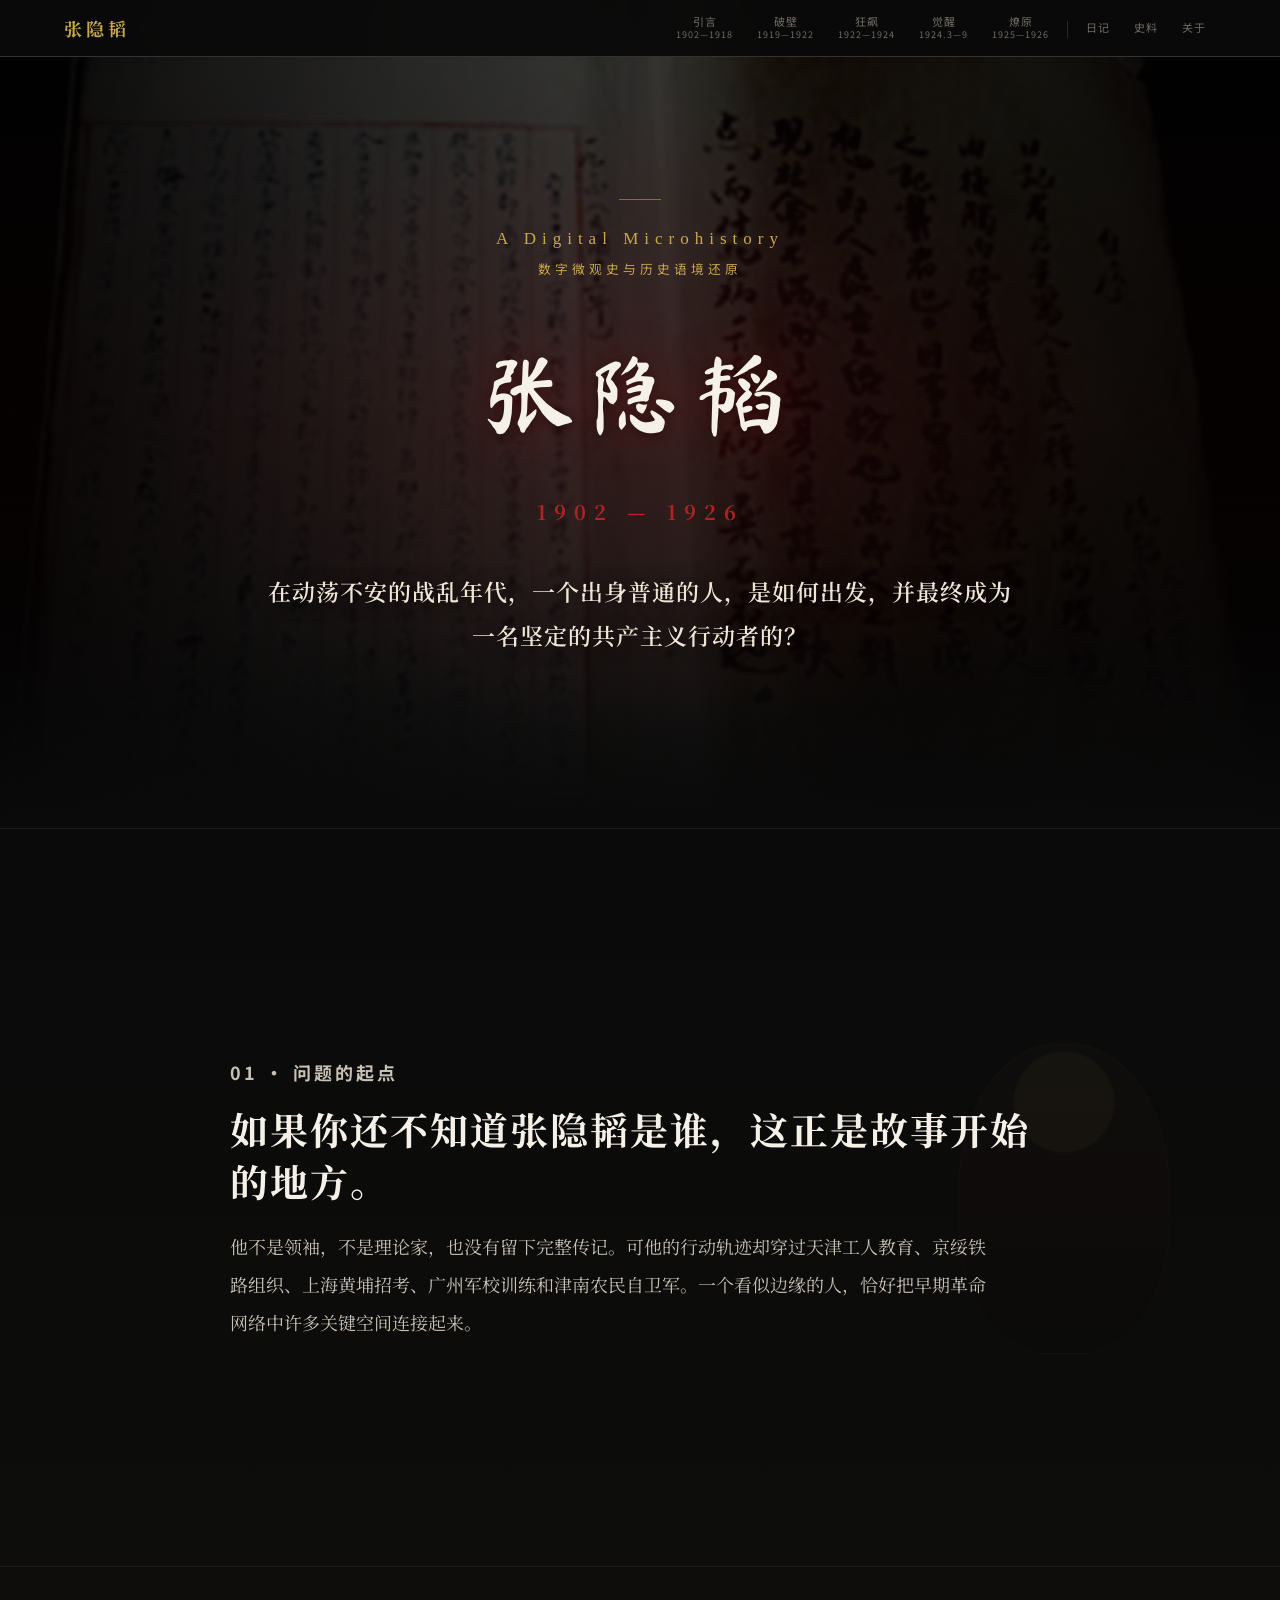
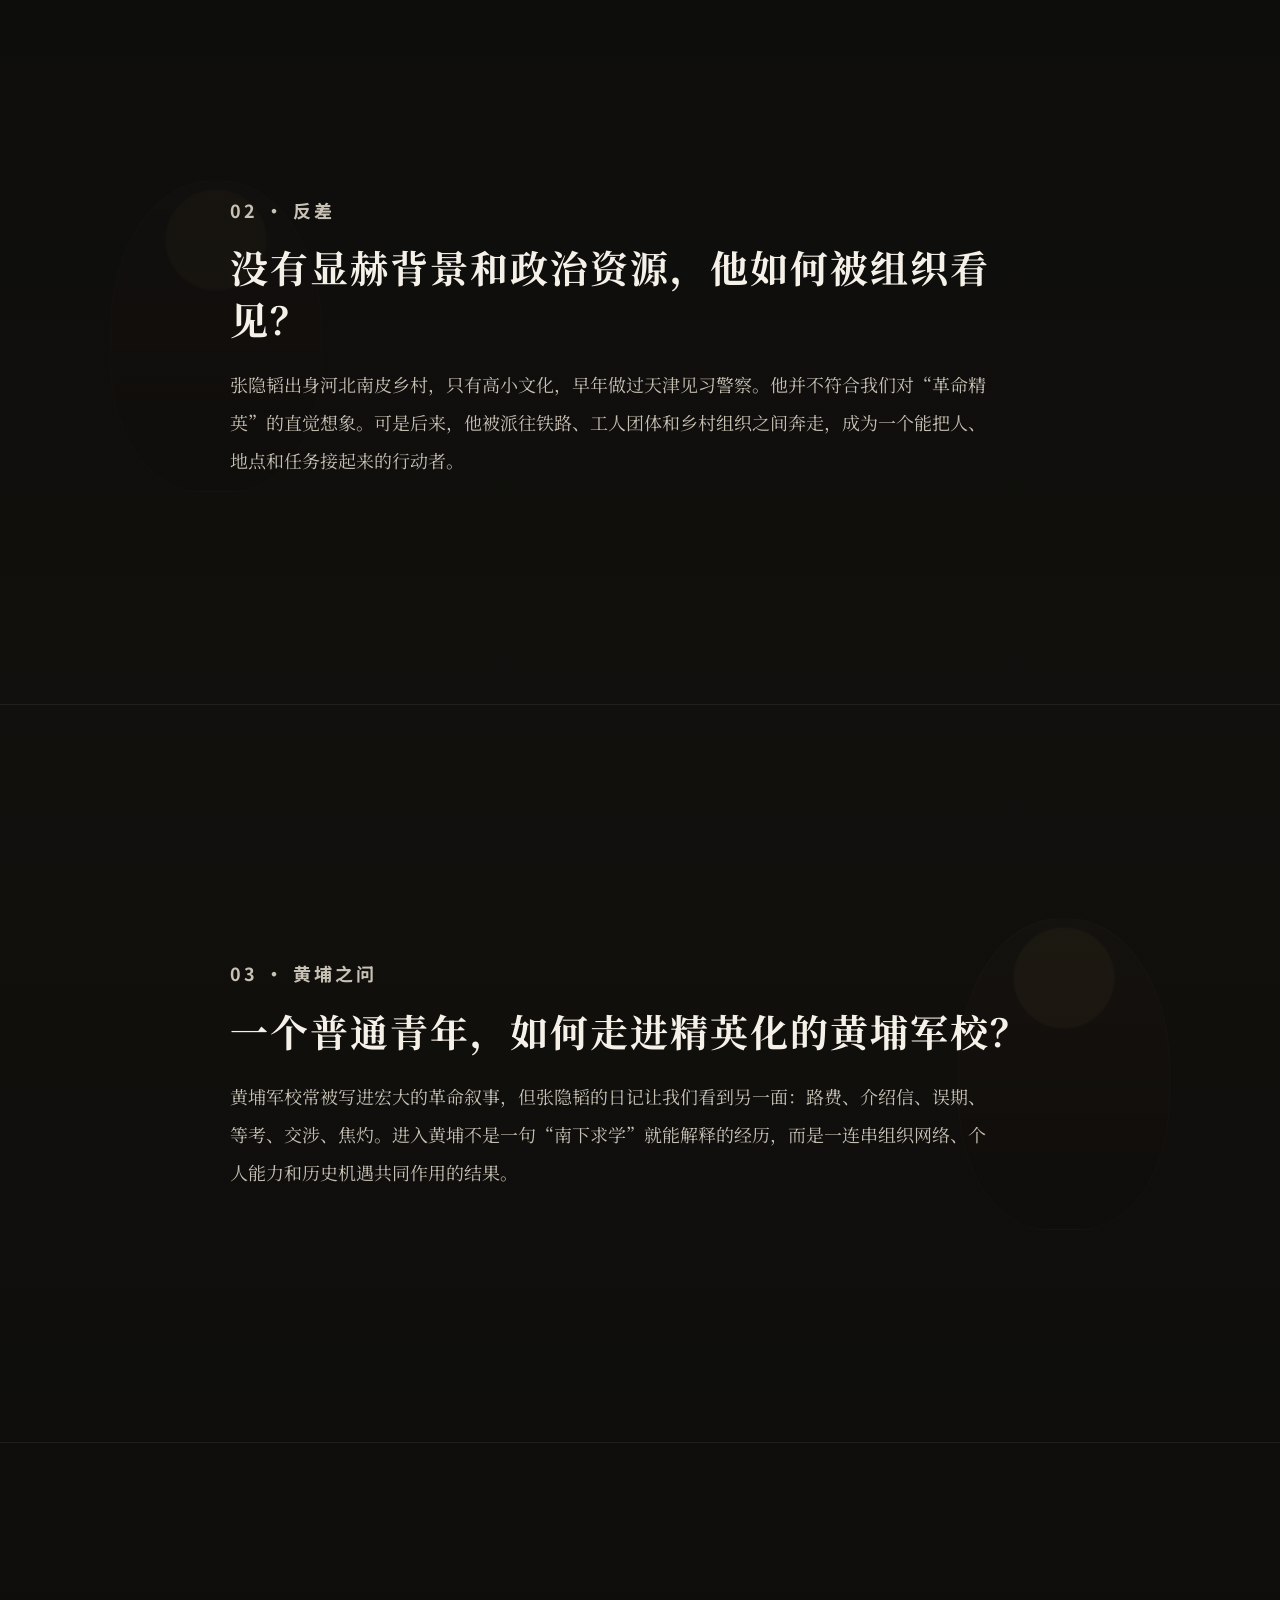
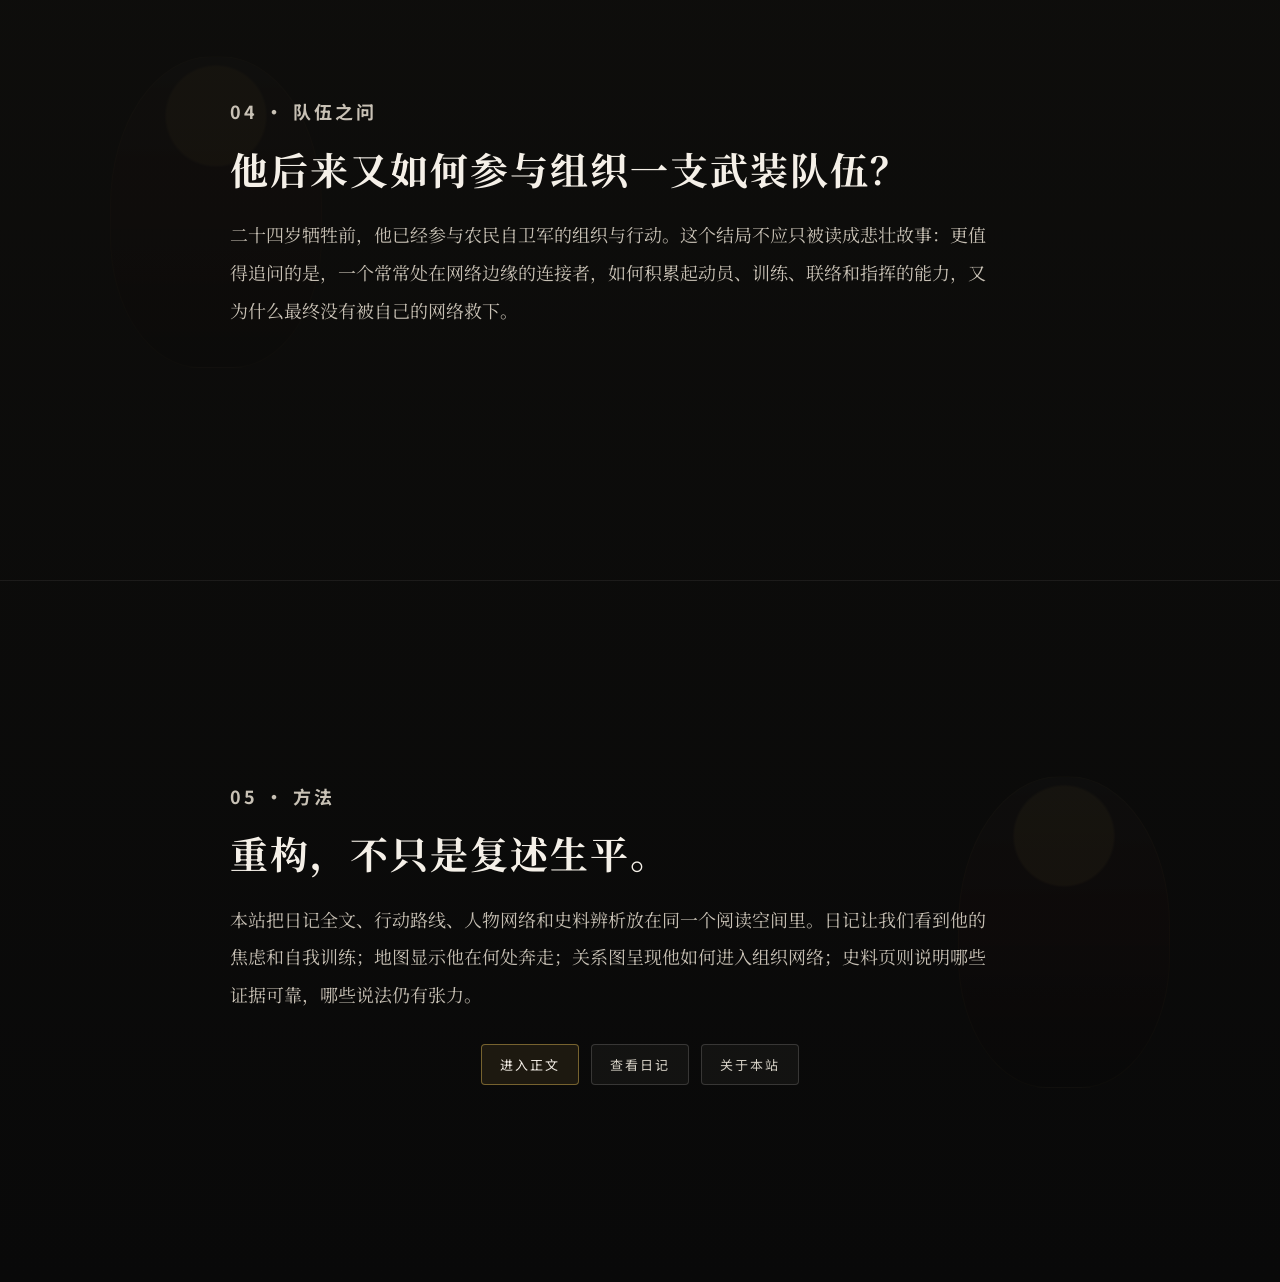
==== index.html @ e2d4584e "Unify letter paper styling" ====
<!DOCTYPE html>
<html lang="zh-CN">
<head>
<meta charset="UTF-8">
<meta name="viewport" content="width=device-width, initial-scale=1.0">
<title>张隐韬数字历史</title>
<link rel="preload" href="assets/fonts/MaShanZheng-Subset.ttf" as="font" type="font/ttf" crossorigin>
<link rel="stylesheet" href="css/style.css?v=20260520b">
</head>
<body class="home-page">

<nav>
  <div class="inner">
    <a href="index.html" class="logo">张隐韬</a>
    <div class="links">
      <a href="introduction.html">引言<br><small style="font-size:9px;color:var(--text-light);">1902—1918</small></a>
      <a href="chapter1.html">破壁<br><small style="font-size:9px;color:var(--text-light);">1919—1922</small></a>
      <a href="chapter2.html">狂飙<br><small style="font-size:9px;color:var(--text-light);">1922—1924</small></a>
      <a href="chapter3.html">觉醒<br><small style="font-size:9px;color:var(--text-light);">1924.3—9</small></a>
      <a href="chapter4.html">燎原<br><small style="font-size:9px;color:var(--text-light);">1925—1926</small></a>
      <span class="sep">|</span>
      <a href="appendix-diary.html">日记</a>
      <a href="appendix-sources.html">史料</a>
      <a href="about.html">关于</a>
    </div>
  </div>
</nav>

<section class="hero">
  <div class="hero-content">
    <div class="subtitle">A Digital Microhistory<br><span>数字微观史与历史语境还原</span></div>
    <h1>张隐韬</h1>
    <div class="years">1902 — 1926</div>
    <p class="hero-question">在动荡不安的战乱年代，一个出身普通的人，是如何出发，并最终成为一名坚定的共产主义行动者的？</p>
  </div>
</section>

<main class="home-intro" id="home-intro">
  <section class="home-panel home-panel-question" id="home-question">
    <div class="home-panel-inner">
      <p class="home-kicker">01 · 问题的起点</p>
      <h2>如果你还不知道张隐韬是谁，这正是故事开始的地方。</h2>
      <p>
        他不是领袖，不是理论家，也没有留下完整传记。可他的行动轨迹却穿过天津工人教育、京绥铁路组织、上海黄埔招考、广州军校训练和津南农民自卫军。一个看似边缘的人，恰好把早期革命网络中许多关键空间连接起来。
      </p>
    </div>
  </section>

  <section class="home-panel">
    <div class="home-panel-inner">
      <p class="home-kicker">02 · 反差</p>
      <h2>没有显赫背景和政治资源，他如何被组织看见？</h2>
      <p>
        张隐韬出身河北南皮乡村，只有高小文化，早年做过天津见习警察。他并不符合我们对“革命精英”的直觉想象。可是后来，他被派往铁路、工人团体和乡村组织之间奔走，成为一个能把人、地点和任务接起来的行动者。
      </p>
    </div>
  </section>

  <section class="home-panel">
    <div class="home-panel-inner">
      <p class="home-kicker">03 · 黄埔之问</p>
      <h2>一个普通青年，如何走进精英化的黄埔军校？</h2>
      <p>
        黄埔军校常被写进宏大的革命叙事，但张隐韬的日记让我们看到另一面：路费、介绍信、误期、等考、交涉、焦灼。进入黄埔不是一句“南下求学”就能解释的经历，而是一连串组织网络、个人能力和历史机遇共同作用的结果。
      </p>
    </div>
  </section>

  <section class="home-panel">
    <div class="home-panel-inner">
      <p class="home-kicker">04 · 队伍之问</p>
      <h2>他后来又如何参与组织一支武装队伍？</h2>
      <p>
        二十四岁牺牲前，他已经参与农民自卫军的组织与行动。这个结局不应只被读成悲壮故事：更值得追问的是，一个常常处在网络边缘的连接者，如何积累起动员、训练、联络和指挥的能力，又为什么最终没有被自己的网络救下。
      </p>
    </div>
  </section>

  <section class="home-panel home-panel-method">
    <div class="home-panel-inner">
      <p class="home-kicker">05 · 方法</p>
      <h2>重构，不只是复述生平。</h2>
      <p>
        本站把日记全文、行动路线、人物网络和史料辨析放在同一个阅读空间里。日记让我们看到他的焦虑和自我训练；地图显示他在何处奔走；关系图呈现他如何进入组织网络；史料页则说明哪些证据可靠，哪些说法仍有张力。
      </p>
      <div class="home-action-row">
        <a class="home-action" href="introduction.html">进入正文</a>
        <a class="home-action secondary" href="appendix-diary.html">查看日记</a>
        <a class="home-action secondary" href="about.html">关于本站</a>
      </div>
    </div>
  </section>
</main>

<script src="js/main.js?v=20260520b"></script>
</body>
</html>
---- css/style.css ----
@import url('https://fonts.googleapis.com/css2?family=Noto+Serif+SC:wght@400;600;700&family=Noto+Sans+SC:wght@400;500;700&display=swap');

@font-face {
  font-family: 'LetterXingkai';
  src: url('../assets/fonts/MaShanZheng-Subset.ttf') format('truetype');
  font-weight: 400;
  font-style: normal;
  font-display: swap;
}

:root {
  --red: #b22222;
  --dark-red: #8b0000;
  --gold: #c9a84c;
  --cream: #f5f0e8;
  --dark: #1a1a1a;
  --darker: #111;
  --text: #d4cfc4;
  --text-light: #a09a8c;
  --border: #333;
  --bg-body: #0a0a0a;
  --bg-card: #1e1e1e;
  --bg-card-alt: #222;
  --serif: 'Noto Serif SC', 'Source Han Serif CN', 'Songti SC', 'SimSun', serif;
  --sans: 'Noto Sans SC', 'Source Han Sans CN', 'PingFang SC', 'Microsoft YaHei', sans-serif;
  --letter: 'LetterXingkai', 'STXingkai', '华文行楷', 'Xingkai SC', 'Kaiti SC', 'KaiTi', cursive;
}

* { margin: 0; padding: 0; box-sizing: border-box; }
html { scroll-behavior: smooth; }
body {
  font-family: var(--serif);
  background: var(--bg-body);
  color: var(--text);
  line-height: 1.8;
  animation: page-enter .18s ease-out both;
  transition: opacity .16s ease, filter .16s ease;
}
body.is-page-leaving {
  opacity: .68;
  filter: blur(.7px);
}
@keyframes page-enter {
  from { opacity: .88; }
  to { opacity: 1; }
}
@media (prefers-reduced-motion: reduce) {
  html { scroll-behavior: auto; }
  body {
    animation: none;
    transition: none;
  }
  body.is-page-leaving {
    opacity: 1;
    filter: none;
  }
  body.home-page .hero,
  body.home-page nav {
    transition: none;
  }
  .scroll-cue {
    animation: none;
  }
}
body::before {
  content: '';
  position: fixed;
  inset: 0;
  z-index: -1;
  pointer-events: none;
  background:
    repeating-linear-gradient(90deg, rgba(245,240,232,.018) 0 1px, transparent 1px 72px),
    repeating-linear-gradient(0deg, rgba(201,168,76,.018) 0 1px, transparent 1px 96px),
    linear-gradient(180deg, rgba(201,168,76,.025), transparent 34%, rgba(178,34,34,.025));
  opacity: .72;
}
a { color: var(--gold); text-decoration: none; transition: color .3s; }
a:hover { color: var(--red); }

/* NAV */
nav {
  position: fixed; top: 0; left: 0; right: 0; z-index: 1000;
  background: rgba(10,10,10,.95); backdrop-filter: blur(10px);
  border-bottom: 1px solid var(--border);
}
nav .inner {
  max-width: 1200px; margin: 0 auto;
  display: flex; align-items: center; justify-content: space-between;
  padding: 0 24px; height: 56px;
}
nav .logo { font-size: 18px; font-weight: 700; color: var(--gold); letter-spacing: 4px; }
nav .links { display: flex; gap: 4px; flex-wrap: wrap; align-items: center; }
nav .links a {
  font-size: 11px; color: var(--text-light); letter-spacing: 1px;
  padding: 4px 10px; border-radius: 3px; transition: all .3s;
  font-family: var(--sans); text-align: center; line-height: 1.4;
  opacity: .68;
}
nav .links a:hover, nav .links a.active {
  color: var(--gold); background: rgba(178,34,34,.15);
  opacity: 1;
}
nav .links a small { display: block; }
nav .links a:hover, nav .links a.active {
  color: var(--gold); background: rgba(178,34,34,.15);
}
nav .links a .nav-years {
  display: block; font-size: 9px; color: var(--text-light);
  letter-spacing: 0; opacity: .5; margin-top: 1px;
}
nav .links a:hover .nav-years, nav .links a.active .nav-years {
  opacity: 1; color: var(--gold);
}
nav .links .sep { color: var(--border); padding: 0 2px; user-select: none; }

.side-rail {
  display: none;
}
@media (min-width: 1220px) {
  .side-rail {
    position: fixed;
    left: 20px;
    top: calc(56px + (100vh - 56px) / 2);
    transform: translateY(-50%);
    z-index: 900;
    display: flex;
    flex-direction: column;
    gap: 5px;
    width: 136px;
    max-height: calc(100vh - 88px);
    overflow: visible;
    padding: 8px;
    border: 1px solid rgba(245,240,232,.08);
    border-radius: 6px;
    background: rgba(10,10,10,.72);
    backdrop-filter: blur(10px);
  }
  .side-rail-item {
    position: relative;
  }
  .side-rail-main {
    display: block;
    width: 100%;
    padding: 7px 8px;
    border-radius: 4px;
    color: var(--text-light);
    font-family: var(--sans);
    text-align: center;
    border: 1px solid transparent;
  }
  .side-rail-main:hover,
  .side-rail-main.active {
    color: var(--cream);
    border-color: rgba(201,168,76,.32);
    background: rgba(201,168,76,.075);
  }
  .side-rail-main.active {
    border-color: rgba(201,168,76,.62);
    background:
      linear-gradient(90deg, rgba(178,34,34,.18), rgba(201,168,76,.095)),
      rgba(201,168,76,.07);
    box-shadow: inset 3px 0 0 rgba(201,168,76,.72);
  }
  .side-rail-title {
    display: block;
    font-size: 14px;
    font-weight: 700;
    line-height: 1.2;
    letter-spacing: 2px;
  }
  .side-rail-meta {
    display: block;
    margin-top: 3px;
    font-size: 10px;
    font-weight: 500;
    line-height: 1.2;
    letter-spacing: 0;
    opacity: .7;
  }
  .side-rail-meta:empty {
    display: none;
  }
  .side-rail-main.active .side-rail-meta {
    color: var(--gold);
    opacity: 1;
  }
  .side-rail-appendix {
    margin-top: 8px;
    padding-top: 8px;
    border-top: 1px solid rgba(245,240,232,.12);
  }
  .side-rail-appendix + .side-rail-appendix {
    margin-top: 0;
    padding-top: 0;
    border-top: 0;
  }
  .side-rail-submenu {
    position: absolute;
    left: calc(100% + 4px);
    top: 50%;
    transform: translateY(-50%);
    display: none;
    min-width: 138px;
    padding: 6px;
    border: 1px solid rgba(201,168,76,.28);
    border-radius: 6px;
    background: rgba(10,10,10,.92);
    backdrop-filter: blur(10px);
    box-shadow: 0 12px 28px rgba(0,0,0,.32);
  }
  .side-rail-submenu::before {
    content: '';
    position: absolute;
    left: -8px;
    top: 0;
    width: 8px;
    height: 100%;
  }
  .side-rail-item:hover .side-rail-submenu,
  .side-rail-item:focus-within .side-rail-submenu {
    display: block;
  }
  .side-rail-submenu a {
    display: block;
    padding: 6px 7px;
    border-radius: 4px;
    color: var(--text-light);
    font-family: var(--sans);
    font-size: 11px;
    font-weight: 500;
    line-height: 1.35;
    letter-spacing: 0;
    text-align: left;
    text-decoration: none;
  }
  .side-rail-submenu a:hover {
    color: var(--gold);
    background: rgba(201,168,76,.08);
  }
}

/* HERO */
.hero {
  min-height: 100vh; display: flex; align-items: center; justify-content: center;
  text-align: center; position: relative; overflow: hidden;
  background: #070707;
}
body.home-page .hero {
  min-height: 92vh;
  align-items: center;
  padding: 92px 16px 52px;
  transition: opacity .42s ease, transform .42s ease;
}
.hero::before {
  content: ''; position: absolute; inset: 0;
  background:
    linear-gradient(180deg, rgba(5,5,5,.68), rgba(12,4,4,.82) 52%, rgba(5,5,5,.92)),
    linear-gradient(90deg, rgba(0,0,0,.92), rgba(0,0,0,.28) 45%, rgba(0,0,0,.9)),
    url('../assets/images/zhang-diary-facsimile.png') center 47% / cover no-repeat;
  filter: sepia(.22) saturate(.82) contrast(1.02);
  transform: scale(1.03);
}
.hero::after {
  content: '';
  position: absolute;
  inset: 0;
  background:
    radial-gradient(ellipse at center, rgba(178,34,34,.12) 0%, transparent 55%),
    linear-gradient(180deg, transparent 74%, var(--bg-body) 100%);
}
.hero-content { position: relative; z-index: 1; padding: 24px; max-width: 800px; }
body.home-page .hero-content {
  padding-bottom: 0;
}
.hero-content::before {
  content: '';
  display: block;
  width: 42px;
  height: 1px;
  margin: 0 auto 24px;
  background: var(--gold);
  opacity: .55;
}
.hero h1 {
  font-size: 48px; font-weight: 700; color: var(--cream);
  letter-spacing: 10px; margin-bottom: 16px;
  text-shadow: 0 0 40px rgba(178,34,34,.42), 0 2px 16px rgba(0,0,0,.7);
}
body.home-page .hero h1 {
  font-family: var(--letter);
  font-size: 94px;
  font-weight: 400;
  letter-spacing: 11px;
}
.hero .subtitle {
  font-size: 16px; color: var(--gold); letter-spacing: 6px; margin-bottom: 24px;
  font-family: var(--sans);
}
body.home-page .hero .subtitle {
  font-family: "Times New Roman", Times, serif;
  font-size: 17px;
  font-weight: 400;
}
.hero .subtitle span {
  font-size: .75em;
  letter-spacing: 4px;
  font-family: var(--sans);
}
.hero .years {
  font-size: 20px; color: var(--red); font-weight: 700; letter-spacing: 8px; margin-bottom: 40px;
}
.hero-summary {
  font-size: 15px;
  color: var(--text-light);
  line-height: 2.2;
  max-width: 600px;
  margin: 0 auto 40px;
  text-align: center;
}
body.home-page .hero-summary {
  margin-bottom: 26px;
}
.hero-question {
  max-width: 760px;
  margin: 0 auto 36px;
  color: #eee5d7;
  font-size: 23px;
  font-weight: 600;
  line-height: 1.9;
  letter-spacing: 1px;
  text-shadow: 0 2px 18px rgba(0,0,0,.72);
}
.scroll-cue {
  appearance: none;
  border: 0;
  background: transparent;
  display: inline-flex;
  flex-direction: column;
  align-items: center;
  gap: 4px;
  margin-top: 4px;
  padding: 0;
  font-size: 12px;
  color: var(--text-light);
  letter-spacing: 2px;
  font-family: var(--sans);
  cursor: pointer;
  animation: scroll-cue-float 2.1s ease-in-out infinite;
}
.scroll-cue-arrow {
  font-size: 18px;
  line-height: 1;
  color: var(--gold);
}
.scroll-cue-text {
  line-height: 1.7;
  text-align: center;
}
.scroll-cue:hover,
.scroll-cue:focus-visible {
  color: var(--cream);
}
body.home-page nav {
  transition: opacity .42s ease, transform .42s ease;
}
body.home-page.is-home-leaving nav {
  opacity: .32;
  transform: translateY(-8px);
}
body.home-page.is-home-leaving .hero {
  opacity: .18;
  transform: translateY(-12px);
}
@keyframes scroll-cue-float {
  0%, 100% { transform: translateY(0); opacity: .84; }
  50% { transform: translateY(5px); opacity: 1; }
}

.home-intro {
  background:
    linear-gradient(180deg, var(--bg-body), #11100d 42%, #090909);
}
.home-panel {
  min-height: 82vh;
  display: flex;
  align-items: center;
  padding: 82px 24px;
  border-top: 1px solid rgba(245,240,232,.07);
  position: relative;
  overflow: hidden;
}
.home-panel::before {
  content: '';
  position: absolute;
  top: 50%;
  right: max(24px, calc((100vw - 1060px) / 2));
  width: 210px;
  height: 310px;
  border-radius: 48% 48% 42% 42%;
  background:
    radial-gradient(circle at 50% 19%, rgba(201,168,76,.26) 0 18%, transparent 19%),
    linear-gradient(180deg, rgba(245,240,232,.08), rgba(178,34,34,.12) 44%, rgba(0,0,0,.38));
  border: 1px solid rgba(201,168,76,.12);
  opacity: .18;
  transform: translateY(-50%);
  pointer-events: none;
}
.home-panel:nth-child(even)::before {
  right: auto;
  left: max(24px, calc((100vw - 1060px) / 2));
  opacity: .13;
}
.home-panel-question {
  scroll-margin-top: 56px;
}
.home-panel-inner {
  position: relative;
  z-index: 1;
  width: min(820px, 100%);
  margin: 0 auto;
}
.home-kicker {
  margin-bottom: 12px;
  color: var(--gold);
  font-family: var(--sans);
  font-size: 13px;
  font-weight: 700;
  letter-spacing: 3px;
}
.home-panel h2 {
  margin-bottom: 22px;
  color: var(--cream);
  font-size: 38px;
  line-height: 1.35;
  letter-spacing: 2px;
}
.home-panel p {
  max-width: 760px;
  color: #c8c1b5;
  font-size: 18px;
  line-height: 2.1;
}
.home-panel-method {
  min-height: 78vh;
}
.home-action-row {
  display: flex;
  flex-wrap: wrap;
  justify-content: center;
  gap: 12px;
  margin-top: 30px;
}
.home-action {
  display: inline-flex;
  align-items: center;
  justify-content: center;
  min-height: 40px;
  padding: 8px 18px;
  border: 1px solid rgba(201,168,76,.52);
  border-radius: 4px;
  background: rgba(201,168,76,.1);
  color: var(--cream);
  font-family: var(--sans);
  font-size: 13px;
  letter-spacing: 2px;
}
.home-action.secondary {
  border-color: rgba(245,240,232,.16);
  background: rgba(245,240,232,.04);
  color: var(--text);
}
.home-action:hover,
.home-action:focus-visible {
  border-color: rgba(201,168,76,.8);
  color: var(--gold);
}

.about-page-main {
  max-width: 980px;
  margin: 0 auto;
  padding: 70px 20px 48px;
}
.about-hero {
  max-width: 800px;
  margin: 0 auto 36px;
  text-align: center;
}
.about-eyebrow {
  margin-bottom: 10px;
  color: var(--gold);
  font-family: "Times New Roman", Times, serif;
  font-size: 14px;
  letter-spacing: 4px;
}
.about-hero h1 {
  margin-bottom: 18px;
  color: var(--cream);
  font-size: 34px;
  letter-spacing: 6px;
}
.about-hero p {
  max-width: 820px;
  margin: 0 auto;
  color: #d0c8bc;
  font-size: 17px;
  line-height: 2.08;
  text-align: center;
}
.about-overview {
  display: grid;
  gap: 0;
  margin-bottom: 54px;
  border-top: 1px solid rgba(201,168,76,.32);
}
.about-credit,
.about-citation {
  display: grid;
  grid-template-columns: 250px minmax(0, 1fr);
  column-gap: 42px;
  padding: 24px 0;
  border-bottom: 1px solid rgba(245,240,232,.1);
  align-items: start;
}
.about-credit span,
.about-citation span {
  display: block;
  color: #e0c46a;
  font-family: var(--sans);
  font-size: 17px;
  font-weight: 700;
  letter-spacing: 2px;
  line-height: 1.7;
}
.about-item-body {
  grid-column: 2;
}
.about-credit strong {
  display: block;
  margin-bottom: 10px;
  color: var(--cream);
  font-size: 22px;
  letter-spacing: 2px;
}
.about-credit p,
.about-citation p {
  color: #c7c0b4;
  font-size: 14px;
  line-height: 1.95;
  text-indent: 2em;
}
.about-credit p.advisor-credit,
.about-credit p.project-credit {
  margin-bottom: 8px;
  padding-left: 0;
  text-indent: 0 !important;
}
.advisor-line {
  color: var(--cream);
  font-size: 20px;
  font-weight: 700;
  font-family: var(--serif);
  letter-spacing: 0;
}
.advisor-line a {
  color: inherit;
}
.about-credit a,
.about-citation a,
.about-essay a {
  border-bottom: 1px solid rgba(201,168,76,.5);
  padding: 0 2px 1px;
  border-radius: 2px;
  letter-spacing: 0;
  transition: color .18s ease, background .18s ease, border-color .18s ease;
}
.about-credit a:hover,
.about-credit a:focus-visible,
.about-citation a:hover,
.about-citation a:focus-visible,
.about-essay a:hover,
.about-essay a:focus-visible {
  color: #fff3bf;
  background: rgba(201,168,76,.14);
  border-bottom-color: #fff3bf;
  outline: none;
}
.about-essay {
  display: grid;
  gap: 0;
  border-top: 1px solid rgba(245,240,232,.1);
}
.about-essay article {
  display: grid;
  grid-template-columns: 250px minmax(0, 1fr);
  column-gap: 42px;
  padding: 32px 0;
  border-bottom: 1px solid rgba(245,240,232,.1);
}
.about-essay h2 {
  color: #e0c46a;
  font-family: var(--sans);
  font-size: 17px;
  letter-spacing: 2px;
  line-height: 1.7;
}
.about-essay p {
  grid-column: 2;
  margin-bottom: 12px;
  color: #c7c0b4;
  font-size: 15px;
  line-height: 2.06;
  text-indent: 2em;
}
.about-essay p:last-child {
  margin-bottom: 0;
}
.about-download {
  display: inline-flex;
  margin-top: 14px;
  padding: 7px 13px;
  border: 1px solid rgba(201,168,76,.42);
  border-radius: 4px;
  background: rgba(201,168,76,.08);
  font-family: var(--sans);
  font-size: 13px;
  letter-spacing: 1px;
  text-indent: 0;
}

body.sources-page .section > div {
  max-width: 880px !important;
}
body.sources-page .section h2 {
  font-size: 22px !important;
  color: var(--gold) !important;
}
body.sources-page .section h3 {
  font-size: 17px !important;
  color: #e0c46a !important;
}
body.sources-page .section p {
  font-size: 15px !important;
  color: #c8c1b5 !important;
  line-height: 2 !important;
}
body.sources-page .project-brief p {
  color: #d3ccc0 !important;
}
/* CHAPTER NAV TIMELINE (for index.html) */
.chapter-timeline {
  display: flex; justify-content: center; gap: 0; max-width: 900px; margin: 0 auto 60px;
  flex-wrap: wrap;
}
.chapter-timeline.home-timeline {
  flex-wrap: nowrap;
  gap: 8px;
  max-width: 960px;
  position: relative;
  padding-top: 20px;
}
.chapter-timeline.home-timeline::before {
  content: '';
  position: absolute;
  left: 18px;
  right: 18px;
  top: 0;
  height: 1px;
  background: linear-gradient(90deg, transparent, rgba(201,168,76,.45), transparent);
}
.chapter-node {
  flex: 1; min-width: 180px; padding: 24px 16px;
  text-align: center; cursor: pointer; transition: all .3s;
  border: 1px solid var(--border); border-radius: 6px;
  background:
    linear-gradient(180deg, rgba(245,240,232,.025), transparent 38%),
    var(--bg-card);
  margin: 4px;
  font-family: var(--sans);
  text-decoration: none;
  min-width: 0;
  position: relative;
  overflow: hidden;
}
.chapter-node::before {
  content: '';
  position: absolute;
  left: 14px;
  right: 14px;
  top: 0;
  height: 2px;
  background: linear-gradient(90deg, transparent, rgba(201,168,76,.7), transparent);
  opacity: .42;
}
.chapter-node:hover {
  border-color: rgba(201,168,76,.5); transform: translateY(-2px);
  box-shadow: 0 10px 26px rgba(0,0,0,.28);
  background:
    linear-gradient(180deg, rgba(201,168,76,.05), transparent 42%),
    var(--bg-card);
}
.chapter-node .ch-years {
  font-size: 13px; color: var(--red); font-weight: 700; letter-spacing: 2px; margin-bottom: 8px;
}
.chapter-node .ch-title {
  font-size: 15px; color: var(--cream); letter-spacing: 2px; margin-bottom: 6px;
}
.chapter-node .ch-question {
  font-size: 11px; color: var(--text-light); line-height: 1.6;
}

.project-brief {
  max-width: 740px;
  margin: 40px auto;
  padding: 30px 34px;
  background:
    linear-gradient(90deg, rgba(201,168,76,.055), transparent 28%),
    var(--bg-card);
  border: 1px solid var(--border);
  border-left: 3px solid rgba(201,168,76,.58);
  border-radius: 6px;
}
.project-brief h3 {
  font-size: 16px;
  color: var(--gold);
  letter-spacing: 3px;
  margin-bottom: 16px;
  font-family: var(--sans);
}
.project-brief p {
  font-size: 14px;
  line-height: 2;
  color: var(--text-light);
  margin-bottom: 12px;
  text-indent: 2em;
}
.project-brief p:last-child { margin-bottom: 0; }

/* CHAPTER PAGE */
.chapter-hero {
  padding: 80px 24px 40px; text-align: center;
  background: linear-gradient(180deg, #1a0a0a, var(--bg-body));
}
.chapter-hero .ch-number {
  font-size: 14px; color: var(--red); letter-spacing: 4px;
  font-family: var(--sans); margin-bottom: 8px;
}
.chapter-hero h1 {
  font-size: 32px; color: var(--cream); letter-spacing: 6px; margin-bottom: 8px;
}
.chapter-hero .ch-years {
  font-size: 18px; color: var(--gold); letter-spacing: 4px; margin-bottom: 20px;
}
.chapter-hero .core-question {
  font-size: 16px; color: var(--red); font-weight: 600;
  max-width: 600px; margin: 0 auto;
  padding: 12px 24px; border-bottom: 2px solid var(--red);
  font-family: var(--sans);
}

/* SECTIONS */
.section {
  max-width: 1100px; margin: 0 auto; padding: 56px 16px 40px;
}
body.home-page .section {
  padding-top: 26px;
}
.subsection {
  margin-bottom: 60px;
  scroll-margin-top: 88px;
}
.subsection-title {
  font-size: 22px; color: var(--cream); letter-spacing: 4px;
  max-width: 760px; margin: 0 auto 20px; padding-bottom: 8px;
  border-bottom: 1px solid rgba(178,34,34,.3);
  font-family: var(--sans);
  scroll-margin-top: 88px;
}
.subsection-title .sec-num {
  color: var(--red); font-weight: 700;
}

/* NARRATIVE TEXT */
.narrative {
  max-width: 760px;
  margin: 0 auto;
}
.narrative p {
  font-size: 16px; line-height: 2.22; color: var(--text);
  margin-bottom: 16px; text-indent: 2em;
}
.narrative p.no-indent { text-indent: 0; }
.note-anchor {
  --anchor-accent: var(--gold);
  --anchor-soft: rgba(201,168,76,.08);
  color: var(--text);
  font-weight: 600;
  background: var(--anchor-soft);
  border-bottom: 1px solid color-mix(in srgb, var(--anchor-accent) 34%, transparent);
  padding: 1px 3px;
  border-radius: 2px;
  -webkit-box-decoration-break: clone;
  box-decoration-break: clone;
  transition: background .18s ease, border-color .18s ease, color .18s ease;
}
.note-anchor[data-note-type="background"] {
  --anchor-accent: #8fb8c1;
  --anchor-soft: rgba(143,184,193,.11);
}
.note-anchor[data-note-type="source"] {
  --anchor-accent: #d08a63;
  --anchor-soft: rgba(208,138,99,.12);
}
.note-anchor[data-note-type="space"] {
  --anchor-accent: #8fbf8a;
  --anchor-soft: rgba(143,191,138,.12);
}
.note-anchor[data-note-type="deep"] {
  --anchor-accent: var(--gold);
  --anchor-soft: rgba(201,168,76,.13);
}
.note-anchor.is-linked-active {
  color: var(--cream);
  background: color-mix(in srgb, var(--anchor-accent) 25%, transparent);
  border-bottom-color: color-mix(in srgb, var(--anchor-accent) 72%, transparent);
  box-shadow: 0 0 0 2px color-mix(in srgb, var(--anchor-accent) 12%, transparent);
}

/* MICRO HISTORY NOTES */
.micro-note {
  margin: 28px 0;
  padding: 18px 20px;
  background: #151510;
  border: 1px solid rgba(201,168,76,.38);
  border-left: 4px solid var(--gold);
  border-radius: 6px;
  overflow: visible;
}
.micro-note.marginal-note {
  width: 230px;
  margin: 4px 0 20px;
  padding: 14px 16px;
  background: #141414;
  border-color: rgba(201,168,76,.28);
  border-left-width: 3px;
}
.micro-note.context-card {
  width: 240px;
  margin: 6px 0 22px;
  padding: 15px 16px;
  background:
    linear-gradient(135deg, rgba(50,76,89,.22), rgba(10,10,10,.08)),
    #141716;
  border-color: rgba(114,154,164,.36);
  border-left-color: #729aa4;
}
.micro-note.context-card .micro-label {
  color: #9dc0c8;
}
.micro-note.context-card h3 {
  font-size: 16px;
}
.micro-note.inline-note {
  position: relative;
  width: auto;
  max-width: 680px;
  margin: 18px auto 22px;
}
.micro-note.deep-dive {
  position: relative;
  width: 250px;
  margin: 8px 0 24px;
  padding: 20px 20px 22px;
  background:
    linear-gradient(135deg, rgba(201,168,76,.14), rgba(178,34,34,.06) 42%, rgba(10,10,10,.16)),
    #151510;
  border-color: rgba(201,168,76,.55);
  box-shadow: 0 10px 30px rgba(0,0,0,.32), inset 0 0 0 1px rgba(245,240,232,.03);
}
.micro-note.deep-dive::before {
  content: '微观史 · DEEP DIVE';
  display: inline-block;
  margin-bottom: 10px;
  padding: 3px 9px;
  background: rgba(201,168,76,.12);
  border: 1px solid rgba(201,168,76,.45);
  border-radius: 3px;
  color: var(--gold);
  font-family: var(--sans);
  font-size: 10px;
  line-height: 1.4;
  letter-spacing: 1.5px;
}
.micro-note.deep-dive .micro-label {
  display: none;
}
.micro-note .micro-label {
  font-size: 12px;
  color: var(--gold);
  font-family: var(--sans);
  letter-spacing: 2px;
  margin-bottom: 6px;
}
.micro-note h3 {
  font-size: 17px;
  color: var(--cream);
  font-family: var(--sans);
  letter-spacing: 1px;
  margin-bottom: 8px;
}
.micro-note p {
  font-size: 13px;
  line-height: 2;
  color: var(--text-light);
  margin-bottom: 8px;
  text-indent: 0;
}
.micro-note p:last-child { margin-bottom: 0; }
.micro-note.is-collapsible {
  --note-accent: var(--gold);
  --note-accent-soft: rgba(201,168,76,.12);
  --note-border: rgba(201,168,76,.38);
  padding: 0;
  border-left-color: var(--note-accent);
  border-color: var(--note-border);
  background:
    linear-gradient(135deg, var(--note-accent-soft), rgba(10,10,10,.08)),
    #141414;
  overflow: hidden;
}
.micro-note.is-collapsible.is-collapsed {
  background: rgba(13,13,13,.72);
  border-color: rgba(245,240,232,.09);
  border-left-color: var(--note-accent);
  box-shadow: none;
}
.micro-note.is-collapsible {
  width: auto;
  max-width: 680px;
  margin: 16px auto 20px;
}
.micro-note.is-collapsible.is-collapsed {
  display: block;
}
.micro-note.is-collapsible.is-expanded {
  display: block;
  width: auto;
  max-width: 680px;
  margin: 18px auto 24px;
}
.micro-note.is-collapsible.deep-dive::before {
  display: none;
}
.micro-note-toggle {
  width: 100%;
  appearance: none;
  border: 0;
  background: transparent;
  color: inherit;
  text-align: left;
  cursor: pointer;
  padding: 14px 16px;
  display: grid;
  grid-template-columns: 1fr auto;
  gap: 8px 10px;
  align-items: center;
  font-family: var(--sans);
}
.micro-note.is-collapsed .micro-note-toggle {
  padding: 10px 12px;
}
.micro-note-toggle:hover {
  background: rgba(245,240,232,.035);
}
.micro-note.is-collapsed .micro-note-toggle:hover {
  background: var(--note-accent-soft);
}
.micro-note-type {
  display: inline-flex;
  width: fit-content;
  padding: 2px 8px;
  border: 1px solid var(--note-border);
  border-radius: 3px;
  color: var(--note-accent);
  background: var(--note-accent-soft);
  font-size: 10px;
  line-height: 1.45;
  letter-spacing: 1.5px;
  margin-bottom: 6px;
}
.micro-note.is-collapsed .micro-note-type {
  padding: 1px 6px;
  font-size: 9px;
  opacity: .86;
  margin-bottom: 4px;
}
.micro-note-title {
  display: block;
  color: var(--cream);
  font-size: 15px;
  line-height: 1.45;
  letter-spacing: 1px;
}
.micro-note.is-collapsed .micro-note-title {
  color: var(--text);
  font-size: 13px;
  line-height: 1.35;
  letter-spacing: .5px;
}
.micro-note-chevron {
  grid-row: 1 / span 2;
  grid-column: 2;
  align-self: center;
  color: var(--note-accent);
  font-size: 15px;
  line-height: 1;
  transform: rotate(0deg);
  transition: transform .18s ease;
}
.micro-note.is-collapsed .micro-note-chevron {
  opacity: .75;
  font-size: 13px;
}
.micro-note.is-expanded .micro-note-chevron {
  transform: rotate(90deg);
}
.micro-note.is-expanded {
  box-shadow: 0 10px 30px rgba(0,0,0,.24), inset 0 0 0 1px rgba(245,240,232,.025);
}
.micro-note-content {
  padding: 0 16px 16px;
  border-top: 1px solid rgba(245,240,232,.055);
}
.micro-note.is-expanded .micro-note-content {
  overflow: auto;
}
.micro-note-content[hidden] {
  display: none;
}
.micro-note[data-note-type="background"] {
  --note-accent: #8fb8c1;
  --note-accent-soft: rgba(114,154,164,.14);
  --note-border: rgba(114,154,164,.38);
}
.micro-note[data-note-type="source"] {
  --note-accent: #d08a63;
  --note-accent-soft: rgba(208,138,99,.13);
  --note-border: rgba(208,138,99,.36);
}
.micro-note[data-note-type="space"] {
  --note-accent: #8fbf8a;
  --note-accent-soft: rgba(143,191,138,.13);
  --note-border: rgba(143,191,138,.36);
}
.micro-note[data-note-type="deep"] {
  --note-accent: var(--gold);
  --note-accent-soft: rgba(201,168,76,.14);
  --note-border: rgba(201,168,76,.48);
}
.micro-note[data-note-type="analysis"] {
  --note-accent: #c79bd5;
  --note-accent-soft: rgba(199,155,213,.12);
  --note-border: rgba(199,155,213,.34);
}
.cost-list {
  margin: 10px 0 10px;
  padding-left: 18px;
  color: var(--text-light);
  font-family: var(--sans);
}
.cost-list li {
  font-size: 12px;
  line-height: 1.8;
  margin-bottom: 6px;
}
.cost-list b {
  color: var(--cream);
  font-weight: 700;
}
.narrative::after {
  content: '';
  display: block;
  clear: both;
}

@media (min-width: 769px) and (max-width: 1399px) {
  .micro-note.marginal-note,
  .micro-note.context-card,
  .micro-note.deep-dive {
    width: auto;
    max-width: 760px;
    margin: 24px auto;
  }
}

@media (min-width: 1400px) {
  .narrative {
    position: relative;
  }

  .micro-note.note-left,
  .micro-note.note-right {
    position: absolute;
    z-index: 2;
    float: none;
    clear: none;
    margin-top: 0;
    margin-bottom: 0;
  }

  .micro-note.note-left {
    left: -326px;
    margin-left: 0;
    margin-right: 0;
  }

  .micro-note.note-right {
    right: -326px;
    margin-left: 0;
    margin-right: 0;
  }
}

@media (min-width: 1000px) {
  .narrative {
    position: relative;
    max-width: 700px;
  }

  .subsection-title {
    max-width: 700px;
  }

  .component-container,
  .footnotes {
    max-width: 700px;
  }

  .micro-note.is-collapsible,
  .micro-note.is-collapsible.note-left,
  .micro-note.is-collapsible.note-right,
  .micro-note.is-collapsible.inline-note {
    position: absolute !important;
    left: auto !important;
    right: -296px !important;
    top: 0;
    z-index: 2;
    width: 260px;
    max-width: 260px;
    margin: 0;
    float: none;
    clear: none;
  }

  .micro-note.is-collapsible.is-expanded {
    width: 280px;
    max-width: 280px;
    overflow: hidden;
    margin: 0;
  }

  .micro-note.is-collapsible.is-expanded .micro-note-content {
    overflow-y: auto;
  }
}

.gloss-term {
  color: var(--cream);
  border-bottom: 1px dotted var(--gold);
  cursor: help;
  position: relative;
}
.gloss-term:hover::after,
.gloss-term:focus::after {
  content: attr(data-tip);
  position: absolute;
  left: 50%;
  bottom: calc(100% + 8px);
  transform: translateX(-50%);
  z-index: 120;
  width: max-content;
  max-width: 280px;
  padding: 10px 12px;
  background: #151510;
  border: 1px solid var(--gold);
  border-radius: 4px;
  color: var(--text);
  font-family: var(--sans);
  font-size: 12px;
  line-height: 1.7;
  box-shadow: 0 8px 18px rgba(0,0,0,.45);
  text-indent: 0;
}

/* DIARY QUOTE */
blockquote.diary-quote {
  margin: 24px 0; padding: 16px 20px;
  background:
    linear-gradient(90deg, rgba(178,34,34,.08), rgba(178,34,34,.025) 44%, transparent),
    #111;
  border-left: 3px solid var(--red);
  border-top: 1px solid rgba(201,168,76,.12);
  border-bottom: 1px solid rgba(201,168,76,.08);
  font-size: 14px; line-height: 2; color: var(--text);
  font-style: normal;
}
blockquote.diary-quote p {
  text-indent: 0;
}
blockquote.diary-quote cite {
  display: block; margin-top: 8px; font-size: 12px;
  color: var(--text-light); text-align: right; font-style: normal;
  letter-spacing: 1px;
}

/* COMPONENT CONTAINERS */
.component-container {
  max-width: 860px; margin: 40px auto; padding: 24px;
  background:
    linear-gradient(180deg, rgba(245,240,232,.025), transparent 30%),
    var(--bg-card);
  border: 1px solid var(--border);
  border-top-color: rgba(201,168,76,.38);
  border-radius: 6px;
}
.component-title {
  font-size: 14px; color: var(--gold); letter-spacing: 2px;
  margin-bottom: 16px; font-family: var(--sans);
}
.component-title::before {
  content: ''; display: inline-block; width: 8px; height: 8px;
  background: var(--red); border-radius: 50%; margin-right: 8px;
  vertical-align: middle;
}
.component-note {
  font-size: 12px; color: var(--text-light); line-height: 1.8;
  margin: -4px 0 14px; font-family: var(--sans);
}
.component-note-centered {
  text-align: center;
}

/* ARCHIVAL IMAGES */
.archive-figure {
  max-width: 860px;
  margin: 0 auto 32px;
  padding: 16px;
  background: var(--bg-card);
  border: 1px solid var(--border);
  border-radius: 8px;
  overflow: hidden;
}
.archive-figure img {
  display: block;
  width: 100%;
  height: auto;
  border-radius: 4px;
}
.archive-figure.diary-facsimile img {
  width: calc(100% + 8px);
  max-width: none;
  transform: translateY(-5px);
  transform-origin: top right;
}
.archive-figure figcaption {
  margin-top: 12px;
  color: var(--text-light);
  font-family: var(--serif);
  font-size: 13px;
  line-height: 1.9;
  text-align: left;
}

/* MAP */
#map,
#map-2,
#map-3,
#map-gz {
  height: 400px;
  border-radius: 6px;
  z-index: 1;
}
.route-map-expanded {
  height: 460px !important;
  min-height: 460px !important;
}
.leaflet-popup-content { font-family: var(--sans); font-size: 13px; }
.origin-map-pin {
  position: relative;
  width: 22px;
  height: 22px;
  border-radius: 999px;
  border: 2px solid rgba(245,240,232,.94);
  background: var(--red);
  box-shadow:
    0 0 0 7px rgba(178,34,34,.18),
    0 0 0 1px rgba(0,0,0,.5),
    0 10px 24px rgba(0,0,0,.4);
}
.origin-map-pin.start {
  background: var(--gold);
  box-shadow:
    0 0 0 7px rgba(201,168,76,.2),
    0 0 0 1px rgba(0,0,0,.5),
    0 10px 24px rgba(0,0,0,.4);
}
.origin-map-label {
  margin-top: -4px;
  padding: 8px 11px 9px;
  border-radius: 5px;
  border: 1px solid rgba(245,240,232,.18);
  background: rgba(10,10,10,.92);
  color: #fffaf2;
  font-family: var(--sans);
  font-size: 14px;
  font-weight: 700;
  line-height: 1.25;
  letter-spacing: 1px;
  box-shadow: 0 12px 28px rgba(0,0,0,.34);
  white-space: nowrap;
}
.origin-map-label span {
  color: #111 !important;
  font-size: 14px;
  font-weight: 700;
  line-height: 1.2;
}
.leaflet-tooltip.origin-map-label {
  background: rgba(255,255,255,.96);
  color: #111 !important;
  border-color: rgba(17,17,17,.24);
}
.route-map-pin {
  position: relative;
  width: 20px;
  height: 20px;
  border-radius: 999px;
  border: 2px solid rgba(255,250,242,.98);
  background: var(--red);
  box-shadow:
    0 0 0 7px rgba(178,34,34,.2),
    0 0 0 1px rgba(0,0,0,.5),
    0 10px 24px rgba(0,0,0,.4);
}
.route-map-pin.hub {
  background: var(--gold);
  box-shadow:
    0 0 0 7px rgba(201,168,76,.22),
    0 0 0 1px rgba(0,0,0,.5),
    0 10px 24px rgba(0,0,0,.4);
}
.route-map-label {
  padding: 7px 10px 8px;
  border-radius: 5px;
  border: 1px solid rgba(178,34,34,.68);
  background: rgba(10,10,10,.94);
  color: #fffdf8;
  font-family: var(--sans);
  font-size: 13px;
  font-weight: 700;
  line-height: 1.2;
  letter-spacing: 1px;
  box-shadow: 0 12px 28px rgba(0,0,0,.34);
}
.route-map-label.hub {
  border-color: rgba(201,168,76,.72);
}
.origin-map-label.start {
  border-color: rgba(201,168,76,.62);
}
.origin-map-label.end {
  border-color: rgba(178,34,34,.62);
}

/* NETWORK */
#network-graph {
  height: 580px;
  border-radius: 6px;
  background: #0d0d0d;
  border: 1px solid rgba(201,168,76,.16);
  transition: border-color .18s ease, box-shadow .18s ease;
}
#network-graph.is-network-hovering {
  border-color: rgba(201,168,76,.48);
  box-shadow: 0 0 0 1px rgba(201,168,76,.14), 0 16px 36px rgba(0,0,0,.34);
}
.vis-tooltip {
  position: absolute;
  visibility: hidden;
  padding: 8px 11px !important;
  max-width: 260px;
  white-space: normal !important;
  font-family: var(--sans) !important;
  font-size: 12px !important;
  line-height: 1.7 !important;
  color: var(--cream) !important;
  background: rgba(18,17,15,.96) !important;
  border: 1px solid rgba(201,168,76,.58) !important;
  border-radius: 6px !important;
  box-shadow: 0 12px 28px rgba(0,0,0,.45) !important;
  z-index: 1000 !important;
  pointer-events: none !important;
}

/* LETTERS */
.chat-container {
  max-width: 500px; margin: 0 auto;
  padding: 20px; background: #12100b; border: 1px solid #403624;
  border-radius: 4px; box-shadow: inset 0 0 0 1px rgba(201,168,76,.08);
}
.chat-bubble {
  margin-bottom: 14px; max-width: 100%; padding: 16px 18px;
  border-radius: 2px; font-size: 14px; line-height: 2;
  position: relative;
  color: #2c2116;
  background:
    linear-gradient(90deg, rgba(112,79,35,.08) 1px, transparent 1px) 0 0 / 2.15em 100%,
    linear-gradient(0deg, rgba(255,255,255,.1), rgba(112,79,35,.04)),
    #e7d6b5;
  border: 1px solid #b99658;
  box-shadow: 0 3px 10px rgba(0,0,0,.25);
}
.chat-bubble.from-other {
  margin-right: 24px;
}
.chat-bubble.from-self {
  margin-left: 24px;
}
.chat-bubble .chat-name {
  font-size: 12px; color: #6a1f16; margin-bottom: 6px;
  font-family: var(--sans); letter-spacing: 1px; font-weight: 700;
}
.chat-bubble .letter-text {
  font-family: var(--letter);
  font-size: 21px;
  line-height: 2;
  letter-spacing: 1px;
  font-weight: 400;
  text-align: left;
}
.chat-bubble.letter-vertical {
  min-height: 290px;
}
.chat-bubble.letter-vertical .letter-text {
  writing-mode: vertical-rl;
  text-orientation: mixed;
  width: 100%;
  height: min(360px, 52vh);
  overflow-x: auto;
  overflow-y: hidden;
  padding: 6px 2px;
  line-height: 2.15;
  letter-spacing: .12em;
  text-align: start;
}
.chat-bubble .chat-date {
  font-size: 11px; color: #6f624f; text-align: right; margin-top: 8px;
  font-family: var(--sans);
}
.secondary-component {
  max-width: 680px;
  margin: 18px auto 24px;
  border: 1px solid rgba(245,240,232,.12);
  border-left: 3px solid rgba(201,168,76,.55);
  border-radius: 6px;
  background: rgba(16,16,16,.84);
  overflow: hidden;
}
.secondary-component summary {
  list-style: none;
  cursor: pointer;
  display: flex;
  flex-wrap: wrap;
  align-items: baseline;
  gap: 8px 12px;
  padding: 14px 16px;
  font-family: var(--sans);
}
.secondary-component summary::-webkit-details-marker {
  display: none;
}
.secondary-component summary::after {
  content: '›';
  margin-left: auto;
  color: var(--gold);
  font-size: 18px;
  transition: transform .18s ease;
}
.secondary-component[open] summary::after {
  transform: rotate(90deg);
}
.secondary-kicker {
  display: inline-flex;
  width: fit-content;
  padding: 2px 8px;
  border: 1px solid rgba(201,168,76,.34);
  border-radius: 3px;
  color: var(--gold);
  background: rgba(201,168,76,.1);
  font-size: 10px;
  line-height: 1.45;
  letter-spacing: 1.5px;
}
.secondary-title {
  color: var(--text);
  font-size: 14px;
  line-height: 1.45;
  letter-spacing: .5px;
}
.secondary-body {
  padding: 0 16px 16px;
  border-top: 1px solid rgba(245,240,232,.055);
}
.letter-secondary .chat-container {
  margin-top: 16px;
}
.secondary-note {
  margin-top: 12px;
  color: var(--text-light);
  font-size: 12px;
  line-height: 1.8;
}
.route-map-secondary {
  max-width: 760px;
}
.route-map-compact {
  opacity: .94;
}

/* TIMELINE (for 商团事变) */
.event-timeline {
  position: relative; padding-left: 20px;
  border-left: 1px solid var(--border);
}
.event-item {
  position: relative; margin-bottom: 32px; padding-left: 20px;
}
.event-item.highlight {
  border-left: 2px solid var(--red); padding-left: 18px; margin-left: -1px;
}
.event-item.secondary {
  margin-bottom: 20px;
  opacity: .78;
}
.event-item.secondary .event-date {
  color: rgba(201,168,76,.78);
  font-size: 12px;
}
.event-item.secondary .event-desc {
  font-size: 13px;
  color: var(--text-light);
}
.event-collapsible {
  cursor: pointer;
}
.event-collapsible summary {
  list-style: none;
  display: flex;
  align-items: center;
  gap: 8px;
}
.event-collapsible summary::-webkit-details-marker {
  display: none;
}
.event-collapsible summary::after {
  content: '›';
  color: rgba(201,168,76,.72);
  font-size: 15px;
  line-height: 1;
  transition: transform .18s ease;
}
.event-collapsible[open] summary::after {
  transform: rotate(90deg);
}
.event-collapsible .event-desc {
  margin-top: 8px;
}
.event-item .event-date {
  font-size: 13px; color: var(--gold); font-weight: 700;
  letter-spacing: 2px; font-family: var(--sans);
}
.event-item .event-desc {
  font-size: 14px; color: var(--text); margin-top: 4px; line-height: 1.8;
}
.event-item blockquote {
  margin: 8px 0 0; padding: 8px 12px;
  background: rgba(178,34,34,.06); border-left: 2px solid var(--gold);
  font-size: 12px; color: var(--text-light); line-height: 1.8;
}

/* KEYWORD SEARCH */
.search-box {
  display: flex; gap: 8px; margin-bottom: 14px;
}
.search-input-wrap {
  position: relative;
  flex: 1;
}
.keyword-presets {
  display: flex; flex-wrap: wrap; align-items: center; gap: 10px 12px;
  margin: 0 0 18px; padding: 14px;
  background: #0d0d0d; border: 1px solid var(--border); border-radius: 6px;
}
.keyword-presets:empty {
  display: none;
}
.keyword-chip {
  padding: 7px 10px; border: 1px solid rgba(201,166,74,.18); border-radius: 4px;
  background: rgba(255,255,255,.025); color: var(--text-light); cursor: pointer;
  font-family: var(--sans); transition: all .2s;
  font-size: 14px;
  letter-spacing: 1px;
}
.keyword-chip:hover, .keyword-chip.active {
  color: var(--cream); background: rgba(201,168,76,.12);
  border-color: rgba(201,166,74,.65);
  box-shadow: inset 0 -1px 0 var(--gold);
}
.search-box input {
  width: 100%; padding: 8px 38px 8px 12px; border: 1px solid var(--border);
  background: #0d0d0d; color: var(--text); border-radius: 4px;
  font-family: var(--sans); font-size: 14px;
}
.search-box input::placeholder { color: var(--text-light); }
.search-box #search-clear {
  position: absolute;
  top: 50%;
  right: 8px;
  transform: translateY(-50%);
  display: inline-flex;
  align-items: center;
  justify-content: center;
  width: 22px;
  height: 22px;
  padding: 0;
  border: 1px solid rgba(201,166,74,.28);
  border-radius: 50%;
  background: rgba(255,255,255,.04);
  color: var(--text-light);
  font-size: 16px;
  line-height: 1;
  letter-spacing: 0;
  opacity: .58;
  cursor: default;
}
.search-box #search-clear.has-value {
  opacity: 1;
  cursor: pointer;
}
.search-box #search-clear.has-value:hover {
  color: var(--cream);
  border-color: rgba(201,166,74,.6);
}
.search-box button {
  padding: 8px 16px; background: var(--dark-red); color: var(--cream);
  border: none; border-radius: 4px; cursor: pointer;
  font-family: var(--sans); font-size: 13px; letter-spacing: 1px;
  transition: background .3s;
}
.search-box button:hover { background: var(--red); }

.inline-diary-link {
  max-width: 860px;
  margin: 18px auto 30px;
  padding: 12px 16px;
  border-left: 3px solid rgba(201, 166, 74, .65);
  background: rgba(201, 166, 74, .08);
  color: var(--text-light);
  font-size: 14px;
  line-height: 1.9;
}

.inline-diary-link a {
  color: var(--gold);
  margin: 0 4px;
  text-decoration: none;
  border-bottom: 1px solid rgba(201, 166, 74, .45);
}

.diary-search-panel,
.diary-fulltext {
  max-width: 920px;
  margin-left: auto;
  margin-right: auto;
}

.diary-search-panel {
  margin-bottom: 34px;
}

.diary-fulltext {
  color: var(--text);
}

.diary-source-note {
  margin: 0 0 22px;
  color: var(--text-light);
  font-size: 13px;
  line-height: 2;
}

.diary-volume {
  margin-bottom: 44px;
}

.diary-volume-title {
  margin: 0 0 8px;
  padding-bottom: 10px;
  border-bottom: 1px solid var(--border);
  color: var(--gold);
  font-size: 19px;
  letter-spacing: 3px;
}

.diary-volume-fold {
  margin-bottom: 16px;
  border: 1px solid rgba(201,166,74,.28);
  border-radius: 8px;
  background: rgba(255,255,255,.025);
}

.diary-volume-summary,
.diary-month-summary,
.diary-day-summary {
  list-style: none;
  cursor: pointer;
}

.diary-volume-summary::-webkit-details-marker,
.diary-month-summary::-webkit-details-marker,
.diary-day-summary::-webkit-details-marker {
  display: none;
}

.diary-volume-summary {
  display: flex;
  flex-direction: column;
  gap: 6px;
  padding: 16px 18px;
  position: relative;
}

.diary-volume-summary::after,
.diary-month-summary::after,
.diary-day-summary::after {
  content: '›';
  position: absolute;
  right: 18px;
  top: 50%;
  transform: translateY(-50%);
  color: var(--gold);
  transition: transform .18s ease;
}

.diary-volume-fold[open] > .diary-volume-summary::after,
.diary-month-fold[open] > .diary-month-summary::after,
.diary-day-fold[open] > .diary-day-summary::after {
  transform: translateY(-50%) rotate(90deg);
}

.diary-volume-summary-title {
  color: var(--gold);
  font-size: 19px;
  letter-spacing: 3px;
}

.diary-volume-summary-note {
  color: var(--text-light);
  font-size: 13px;
  line-height: 1.8;
}

.diary-volume-body {
  padding: 0 18px 18px;
}

.diary-preface {
  margin-top: 12px;
}

.diary-month-fold {
  margin-top: 12px;
  border: 1px solid var(--border);
  border-radius: 8px;
  background: rgba(0,0,0,.18);
}

.diary-month-summary {
  position: relative;
  padding: 14px 18px;
  color: var(--cream);
  font-size: 15px;
  letter-spacing: 2px;
}

.diary-month-body {
  padding: 0 12px 12px;
}

.diary-day-fold {
  margin-top: 10px;
  border: 1px solid rgba(255,255,255,.08);
  border-radius: 8px;
  background: rgba(255,255,255,.02);
}

.diary-day-summary {
  position: relative;
  display: flex;
  align-items: center;
  gap: 10px;
  flex-wrap: wrap;
  padding: 12px 42px 12px 14px;
  color: var(--gold);
  font-size: 13px;
  line-height: 1.8;
}

.diary-day-label {
  display: inline-block;
}

.diary-day-hint {
  display: inline-block;
  border: 1px solid rgba(201, 166, 74, .24);
  border-radius: 999px;
  padding: 1px 8px;
  background: rgba(201, 166, 74, .06);
  color: var(--text-light);
  font-size: 11px;
  line-height: 1.7;
  letter-spacing: 1px;
}

.diary-day-body {
  padding: 0 12px 12px;
}

.diary-return-row {
  display: flex;
  justify-content: flex-end;
  margin-top: 10px;
}

.diary-return-button {
  border: 1px solid rgba(201, 166, 74, .28);
  border-radius: 999px;
  padding: 5px 11px;
  background: rgba(201, 166, 74, .06);
  color: var(--text-light);
  font-size: 12px;
  line-height: 1.4;
  cursor: pointer;
  transition: border-color .18s ease, color .18s ease, background .18s ease;
}

.diary-return-button:hover,
.diary-return-button:focus-visible {
  border-color: rgba(201, 166, 74, .56);
  background: rgba(201, 166, 74, .12);
  color: var(--cream);
}

.diary-return-volume {
  margin-top: 12px;
  padding-top: 2px;
}

.diary-back-top {
  position: fixed;
  right: 28px;
  bottom: 26px;
  z-index: 40;
  border: 1px solid rgba(201, 166, 74, .42);
  border-radius: 999px;
  padding: 10px 14px;
  background: rgba(10, 10, 10, .88);
  color: var(--cream);
  font-size: 13px;
  letter-spacing: 1px;
  opacity: 0;
  pointer-events: none;
  transform: translateY(8px);
  cursor: pointer;
  box-shadow: 0 12px 28px rgba(0, 0, 0, .26);
  transition: opacity .18s ease, transform .18s ease, border-color .18s ease, background .18s ease;
}

.diary-back-top.is-visible {
  opacity: 1;
  pointer-events: auto;
  transform: translateY(0);
}

.diary-back-top:hover,
.diary-back-top:focus-visible {
  border-color: rgba(201, 166, 74, .72);
  background: rgba(28, 23, 15, .94);
}

.diary-day-fold .diary-entry {
  margin-bottom: 0;
}

.diary-day-fold .diary-entry-date {
  display: block;
}

.diary-entry {
  margin-bottom: 14px;
  padding: 14px 16px;
  background: rgba(255, 255, 255, .035);
  border: 1px solid var(--border);
  border-radius: 8px;
}

.diary-entry-date {
  margin-bottom: 8px;
  color: var(--gold);
  font-size: 13px;
  letter-spacing: 1px;
}

.diary-entry p {
  margin: 0 0 8px;
  color: var(--text);
  font-size: 13px;
  line-height: 2.05;
  text-indent: 2em;
}

.diary-entry p:last-child {
  margin-bottom: 0;
}

.diary-note {
  color: var(--text-light) !important;
  font-size: 12px !important;
}

.diary-align-right {
  text-align: right;
  text-indent: 0 !important;
}

.diary-mark {
  border-bottom: 1px solid rgba(201, 166, 74, .45);
}

.diary-end-note {
  padding: 22px;
  background: rgba(178, 34, 34, .06);
  border: 1px solid rgba(178, 34, 34, .2);
  border-radius: 8px;
  color: var(--cream);
  font-size: 14px;
  line-height: 2;
  text-align: center;
}
.search-results { margin-top: 16px; }
.search-result-item {
  display: block;
  width: 100%;
  text-align: left;
  padding: 12px; margin-bottom: 8px; background: #0d0d0d;
  border: 1px solid var(--border); border-radius: 4px;
  cursor: pointer;
  font-family: inherit;
}
.search-result-item:hover { border-color: rgba(201,166,74,.55); }
.search-result-item .sr-date {
  font-size: 12px; color: var(--gold); font-family: var(--sans);
}
.search-result-item .sr-context {
  font-size: 13px; color: var(--text); margin-top: 4px; line-height: 1.8;
}
.search-result-item .sr-context mark {
  background: rgba(201,166,74,.28);
  color: #fffaf0;
  padding: 1px 4px;
  border-radius: 3px;
  box-shadow: inset 0 -1px 0 rgba(201,166,74,.85);
}
.diary-entry-focus {
  border-color: rgba(201,166,74,.8);
  box-shadow: 0 0 0 2px rgba(201,166,74,.12);
}

/* CHAPTER NAV (bottom prev/next) */
.chapter-nav {
  display: flex; justify-content: space-between; align-items: center;
  max-width: 900px; margin: 40px auto; padding: 0 24px;
}
.chapter-nav a {
  font-size: 14px; color: var(--text-light); letter-spacing: 2px;
  padding: 8px 16px; border: 1px solid var(--border); border-radius: 4px;
  transition: all .3s; font-family: var(--sans);
}
.chapter-nav-label {
  font-size: 16px;
  font-weight: 700;
  color: var(--cream);
}
.chapter-nav-years {
  margin-left: 8px;
  font-size: 12px;
  font-weight: 500;
  letter-spacing: 1px;
}
.chapter-nav a:hover { border-color: var(--red); color: var(--gold); }
.chapter-nav a:hover .chapter-nav-label {
  color: var(--gold);
}

/* FOOTER */
footer {
  background: var(--darker); border-top: 1px solid var(--border);
  text-align: center; padding: 40px 24px;
}

footer .footer-text {
  font-size: 12px; color: var(--text-light); letter-spacing: 2px; line-height: 2;
}
.source-footer {
  max-width: 900px;
  margin: 0 auto;
}
.source-footer .source-heading {
  text-align: left;
  margin-bottom: 8px;
}
.source-footer .source-list {
  text-align: center;
  letter-spacing: 1px;
}
.source-footer .source-list div {
  line-height: 2;
}
.source-footer .project-note {
  margin-top: 12px;
  text-align: center;
}
footer .dedication {
  color: var(--red); font-size: 14px; margin-top: 12px; letter-spacing: 4px;
}

/* EVENT COMPARISON TABLE */
.event-table { width: 100%; border-collapse: collapse; font-family: var(--sans); }
.event-table th {
  font-size: 12px; color: var(--gold); letter-spacing: 1px;
  padding: 8px 10px; text-align: left;
  border-bottom: 1px solid var(--border);
}
.event-table td {
  font-size: 13px; color: var(--text); line-height: 1.8;
  padding: 10px; border-bottom: 1px solid rgba(51,51,51,.4);
  vertical-align: top;
}
.event-table tr:hover td { background: rgba(178,34,34,.04); }
.event-table .td-year { color: var(--gold); font-weight: 600; white-space: nowrap; width: 70px; }
.event-table .td-event { color: var(--text-light); width: 45%; }
.event-table .td-self { color: var(--cream); font-weight: 500; width: 45%; }

/* THOUGHT ANALYSIS */
.thought-analysis { margin: 40px 0; }
.thought-item {
  margin-bottom: 20px; padding: 16px 20px;
  background: var(--bg-card); border-left: 3px solid var(--gold);
  border-radius: 0 6px 6px 0;
}
.thought-item .thought-label {
  font-size: 13px; color: var(--gold); font-weight: 600;
  margin-bottom: 6px; font-family: var(--sans); letter-spacing: 1px;
}
.thought-item .thought-text {
  font-size: 14px; line-height: 2; color: var(--text);
}

/* SECTION DIVIDER */
.section-divider {
  text-align: center; margin: 48px 0 36px; position: relative;
}
.section-divider::before {
  content: ''; position: absolute; top: 50%; left: 0; right: 0;
  height: 1px; background: var(--border);
}
.section-divider span {
  position: relative; background: var(--bg-body); padding: 0 16px;
  font-size: 14px; color: var(--gold); letter-spacing: 3px;
  font-family: var(--sans);
}

/* RESPONSIVE */
@media (max-width: 768px) {
  .hero h1 { font-size: 28px; letter-spacing: 6px; }
  .chapter-hero h1 { font-size: 24px; }
  .chapter-timeline { flex-direction: column; align-items: center; }
  .chapter-node { min-width: 260px; }
  .subsection-title { font-size: 18px; }
  nav .links a { font-size: 11px; padding: 3px 6px; }
  nav .links a small,
  nav .links a .nav-years {
    display: none !important;
  }
  #map,
  #map-2,
  #map-3,
  #map-gz {
    height: 300px;
  }
  #network-graph { height: 350px; }
  .section { padding: 40px 16px 30px; }
  .narrative { max-width: none; }
  .narrative p { font-size: 15px; }
  .chapter-timeline.home-timeline {
    flex-wrap: wrap;
  }
  .project-brief {
    padding: 24px 22px;
  }
  body.home-page .hero {
    min-height: 86vh;
    padding-bottom: 42px;
  }
  body.home-page .hero h1 {
    font-size: 58px;
    letter-spacing: 7px;
  }
  .hero-summary {
    font-size: 14px;
    line-height: 2;
  }
  .hero-question {
    font-size: 18px;
    line-height: 1.85;
    letter-spacing: 0;
  }
  .home-panel {
    min-height: auto;
    padding: 64px 18px;
  }
  .home-panel::before {
    width: 132px;
    height: 190px;
    right: -18px;
    opacity: .1;
  }
  .home-panel:nth-child(even)::before {
    left: -22px;
  }
  .home-panel h2 {
    font-size: 25px;
    letter-spacing: 2px;
  }
  .home-panel p {
    font-size: 15px;
    line-height: 2;
  }
  .about-page-main {
    padding: 54px 18px 36px;
  }
  .about-hero {
    margin-bottom: 34px;
    text-align: center;
  }
  .about-hero h1 {
    font-size: 28px;
    letter-spacing: 4px;
  }
  .about-hero p {
    font-size: 15px;
    line-height: 2;
  }
  .about-overview {
    margin-bottom: 34px;
  }
  .about-credit,
  .about-citation {
    display: block;
    padding: 20px 0;
  }
  .about-item-body {
    margin-top: 10px;
  }
  .about-essay article {
    display: block;
    padding: 26px 0;
  }
  .about-essay h2 {
    margin-bottom: 12px;
  }
  .about-essay p {
    font-size: 14px;
    line-height: 2;
  }
  .micro-note.marginal-note,
  .micro-note.context-card,
  .micro-note.deep-dive {
    float: none;
    width: auto;
    margin: 24px 0;
    padding: 16px 18px;
    background: #151510;
    border-color: rgba(201,168,76,.4);
  }
  .micro-note.deep-dive {
    margin: 30px 0;
    padding: 20px 18px 22px;
  }
  .micro-note.is-collapsible {
    padding: 0;
    border-left-color: var(--note-accent);
    border-color: var(--note-border);
    background:
      linear-gradient(135deg, var(--note-accent-soft), rgba(10,10,10,.08)),
      #141414;
  }
  .micro-note.is-collapsible.is-collapsed {
    background: rgba(13,13,13,.72);
    border-color: rgba(245,240,232,.09);
    border-left-color: var(--note-accent);
  }
  .diary-back-top {
    right: 16px;
    bottom: 16px;
  }
}
@media (max-width: 480px) {
  nav .links a { font-size: 10px; padding: 2px 4px; }
  .hero h1 { font-size: 22px; }
  body.home-page .hero h1 { font-size: 48px; }
  .chat-bubble { max-width: 90%; }
}
.fn { font-size: 0.7em; vertical-align: super; color: var(--gold); text-decoration: none; cursor: pointer; margin: 0 1px; }
.footnotes { max-width: 800px; margin: 48px auto 0; padding: 24px 0 0; border-top: 1px solid var(--border); }
.footnotes h3 { font-size: 14px; color: var(--gold); letter-spacing: 2px; margin-bottom: 16px; font-family: var(--sans); }
.footnotes ol { padding-left: 20px; }
.footnotes li { font-size: 12px; color: var(--text-light); line-height: 1.8; margin-bottom: 6px; }
.footnotes li::marker { color: var(--gold); }
.src-warn { font-size: 0.75em; vertical-align: super; color: var(--red); cursor: help; margin: 0 2px; font-family: var(--sans); font-weight: 600; position: relative; }
.src-warn { font-size: 0.75em; vertical-align: super; color: var(--red); cursor: help; margin: 0 2px; font-family: var(--sans); font-weight: 600; position: relative; }
.src-warn:hover::after, .src-warn:focus::after { content: attr(data-tip); position: absolute; bottom: calc(100% + 6px); left: 50%; transform: translateX(-50%); background: #1a1a1a; color: var(--cream); font-size: 12px; font-weight: 400; line-height: 1.6; padding: 8px 12px; border-radius: 4px; border: 1px solid var(--red); white-space: normal; width: max-content; max-width: 280px; z-index: 100; pointer-events: none; box-shadow: 0 4px 12px rgba(0,0,0,.6); }
.src-warn.show-tip::after { content: attr(data-tip); position: absolute; bottom: calc(100% + 6px); left: 50%; transform: translateX(-50%); background: #1a1a1a; color: var(--cream); font-size: 12px; font-weight: 400; line-height: 1.6; padding: 8px 12px; border-radius: 4px; border: 1px solid var(--red); white-space: normal; width: max-content; max-width: 280px; z-index: 100; box-shadow: 0 4px 12px rgba(0,0,0,.6); }
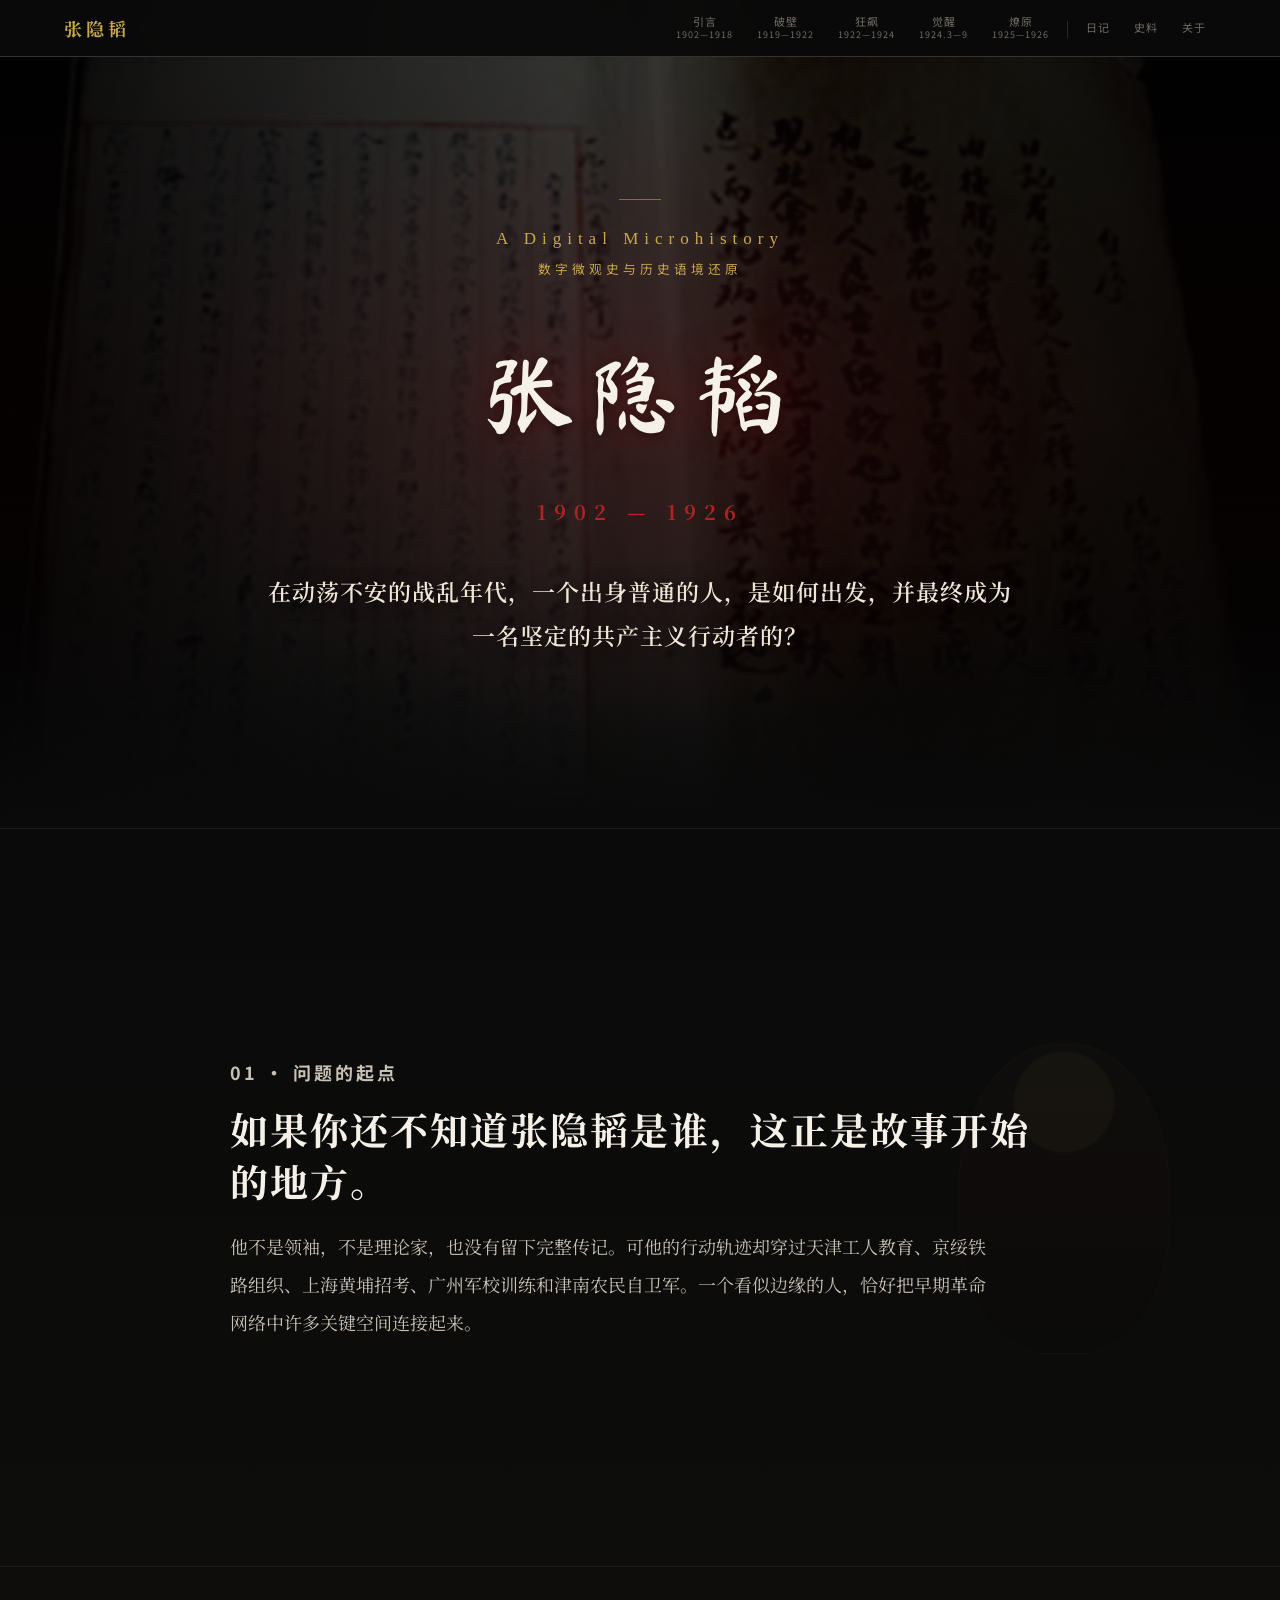
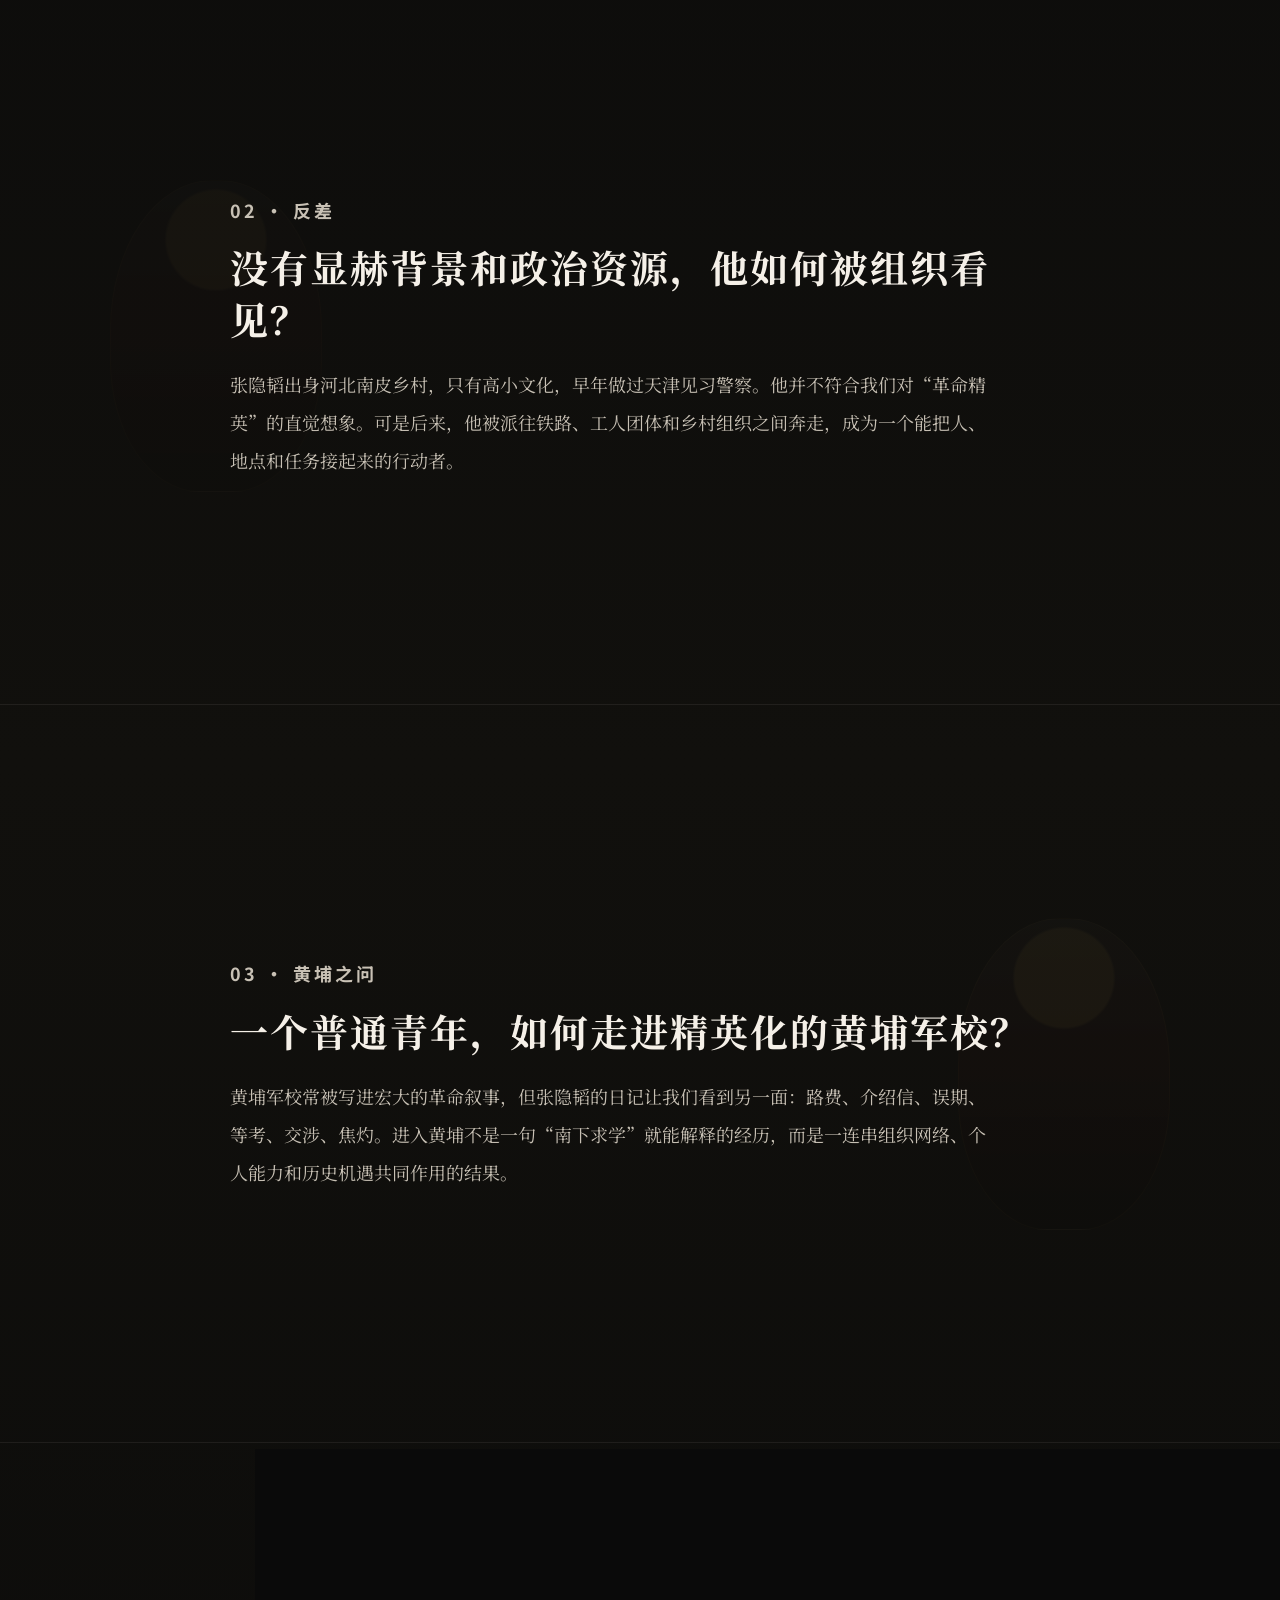
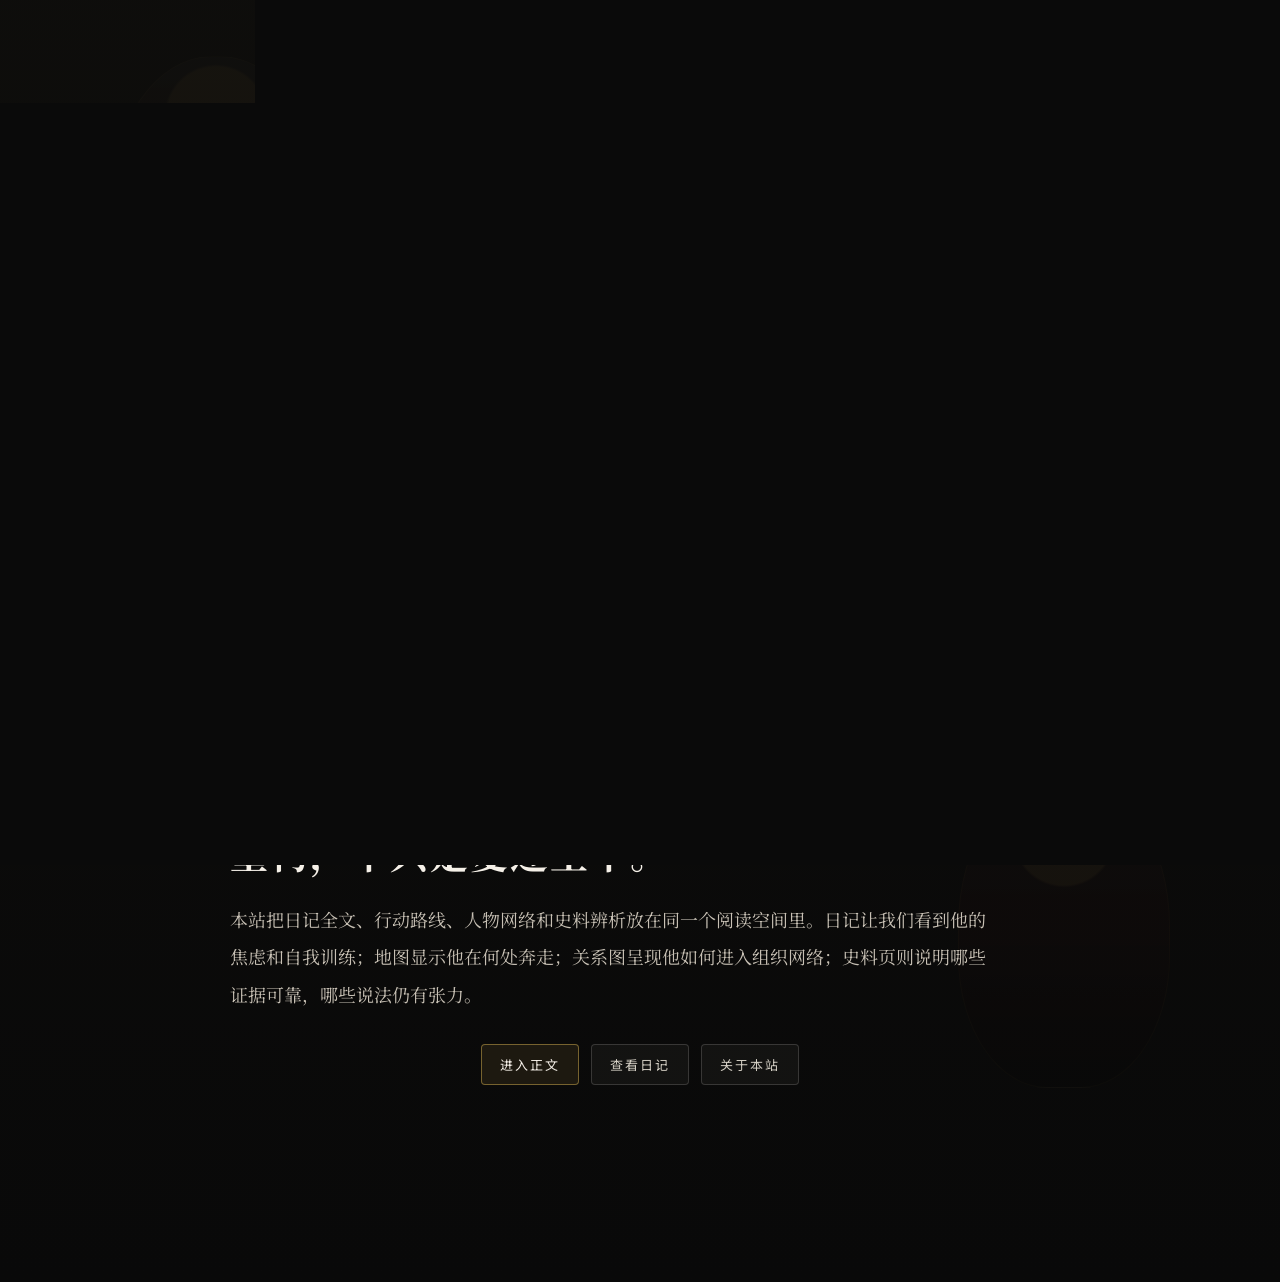
==== commit d72a0792: "Link diary source note" ====
--- a/index.html
+++ b/index.html
@@ -5,7 +5,7 @@
 <meta name="viewport" content="width=device-width, initial-scale=1.0">
 <title>张隐韬数字历史</title>
 <link rel="preload" href="assets/fonts/MaShanZheng-Subset.ttf" as="font" type="font/ttf" crossorigin>
-<link rel="stylesheet" href="css/style.css?v=20260520b">
+<link rel="stylesheet" href="css/style.css?v=20260520d">
 </head>
 <body class="home-page">
 
@@ -92,6 +92,6 @@
   </section>
 </main>
 
-<script src="js/main.js?v=20260520b"></script>
+<script src="js/main.js?v=20260520d"></script>
 </body>
 </html>
--- a/css/style.css
+++ b/css/style.css
@@ -625,6 +625,21 @@
   font-size: 13px;
   letter-spacing: 1px;
   text-indent: 0;
+}
+.source-inline-link {
+  color: var(--gold);
+  border-bottom: 1px solid rgba(201,168,76,.55);
+  padding: 0 2px 1px;
+  border-radius: 2px;
+  text-decoration: none;
+  transition: color .18s ease, background .18s ease, border-color .18s ease;
+}
+.source-inline-link:hover,
+.source-inline-link:focus-visible {
+  color: #fff3bf;
+  background: rgba(201,168,76,.16);
+  border-bottom-color: #fff3bf;
+  outline: none;
 }
 
 body.sources-page .section > div {
@@ -1275,13 +1290,29 @@
 #map-2,
 #map-3,
 #map-gz {
+  width: 100%;
   height: 400px;
+  min-height: 400px;
   border-radius: 6px;
   z-index: 1;
+  background: #151510;
+  overflow: hidden;
+}
+.route-map-compact {
+  height: 280px !important;
+  min-height: 280px !important;
 }
 .route-map-expanded {
   height: 460px !important;
   min-height: 460px !important;
+}
+.leaflet-container,
+.leaflet-pane,
+.leaflet-map-pane {
+  width: 100%;
+}
+.leaflet-tile {
+  max-width: none !important;
 }
 .leaflet-popup-content { font-family: var(--sans); font-size: 13px; }
 .origin-map-pin {
@@ -1427,7 +1458,7 @@
 }
 .chat-bubble .chat-name {
   font-size: 12px; color: #6a1f16; margin-bottom: 6px;
-  font-family: var(--sans); letter-spacing: 1px; font-weight: 700;
+  font-family: var(--letter); letter-spacing: 1px; font-weight: 400;
 }
 .chat-bubble .letter-text {
   font-family: var(--letter);
@@ -1454,7 +1485,8 @@
 }
 .chat-bubble .chat-date {
   font-size: 11px; color: #6f624f; text-align: right; margin-top: 8px;
-  font-family: var(--sans);
+  font-family: var(--letter);
+  letter-spacing: .08em;
 }
 .secondary-component {
   max-width: 680px;
@@ -2106,6 +2138,11 @@
   #map-3,
   #map-gz {
     height: 300px;
+    min-height: 300px;
+  }
+  .route-map-compact {
+    height: 300px !important;
+    min-height: 300px !important;
   }
   #network-graph { height: 350px; }
   .section { padding: 40px 16px 30px; }
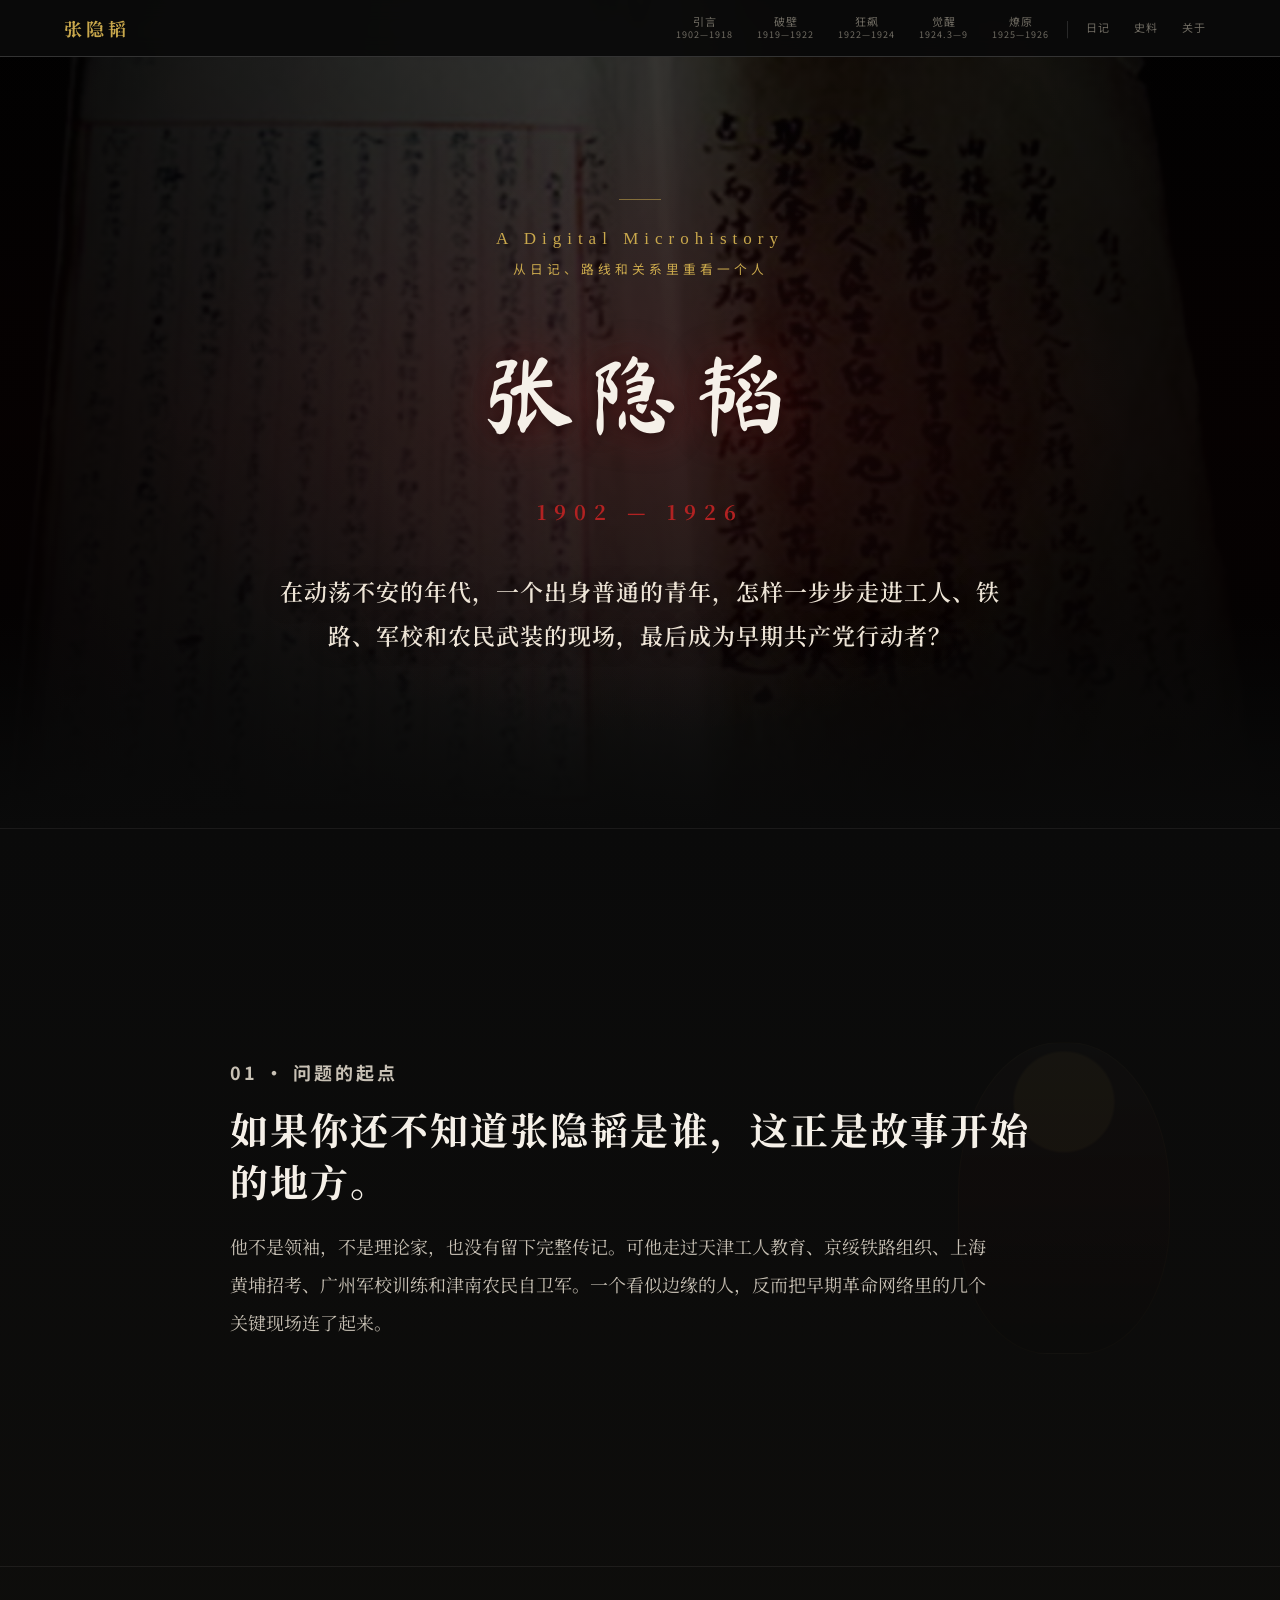
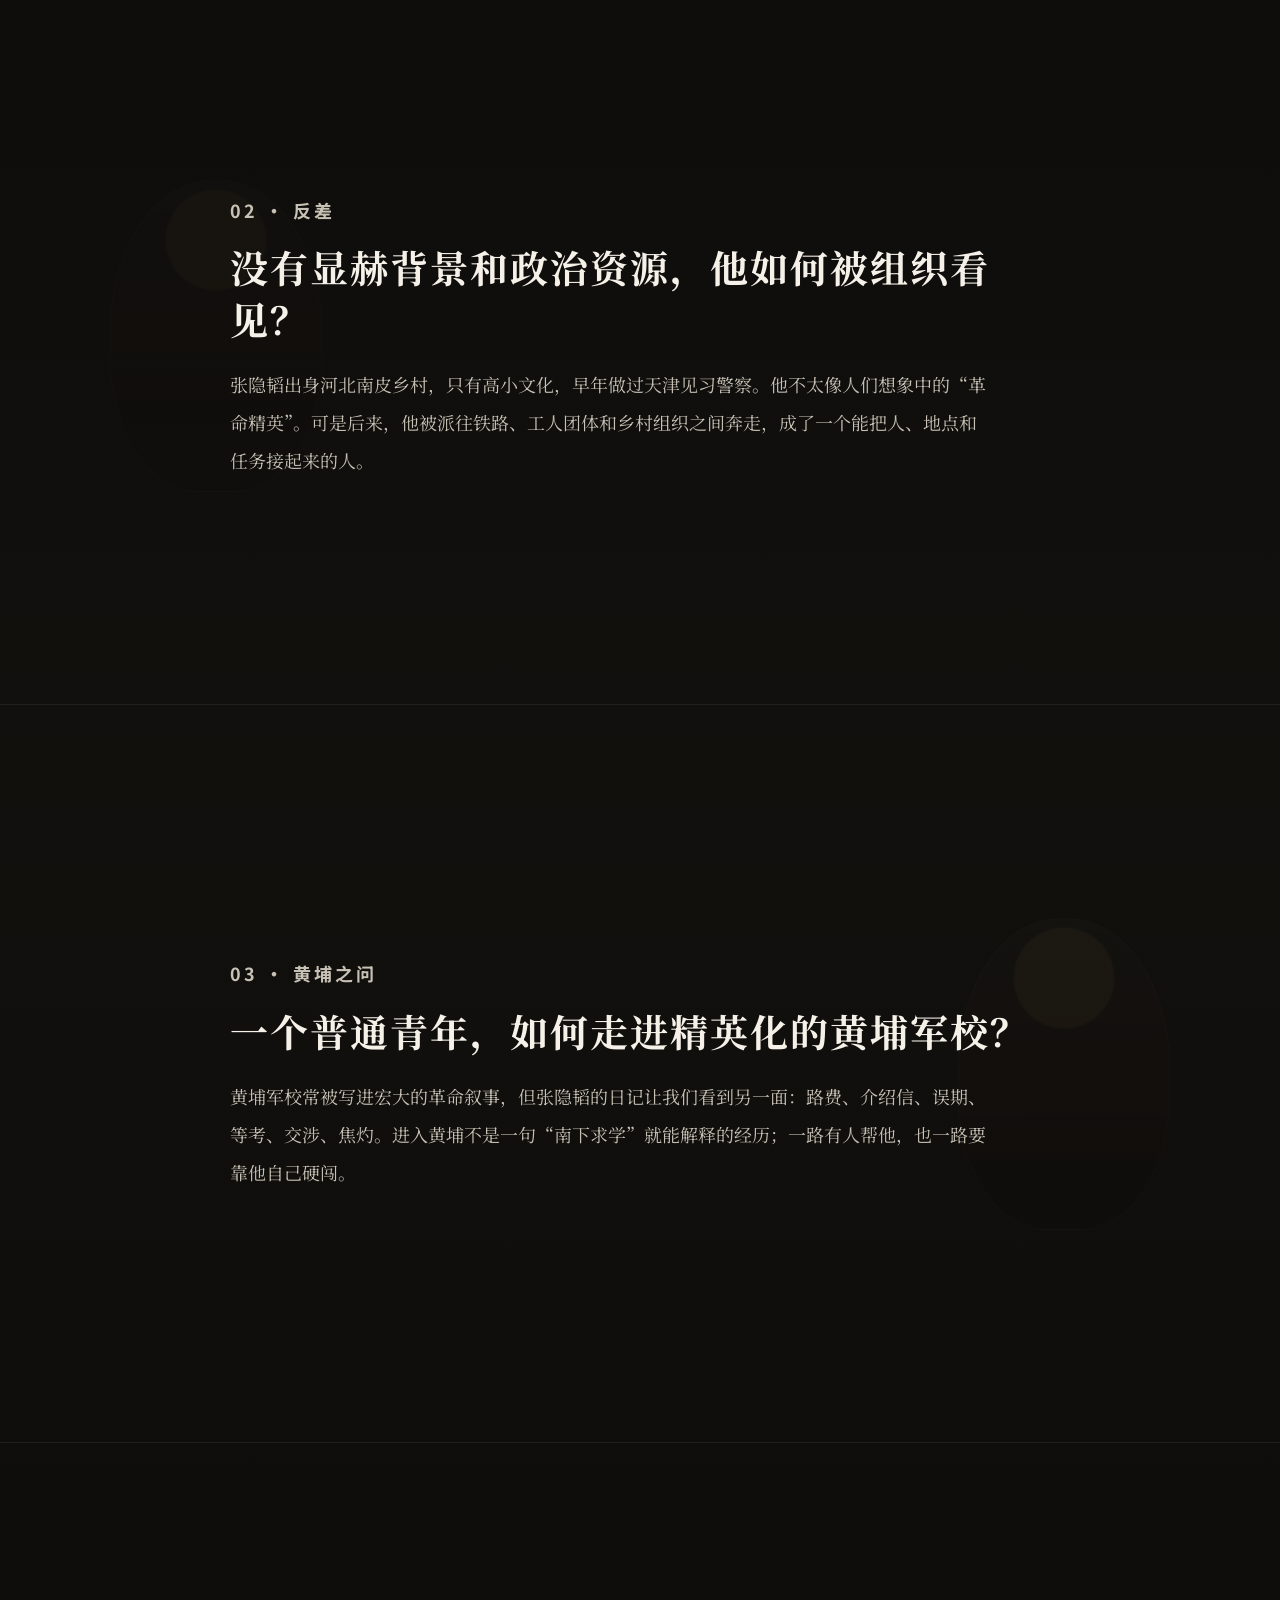
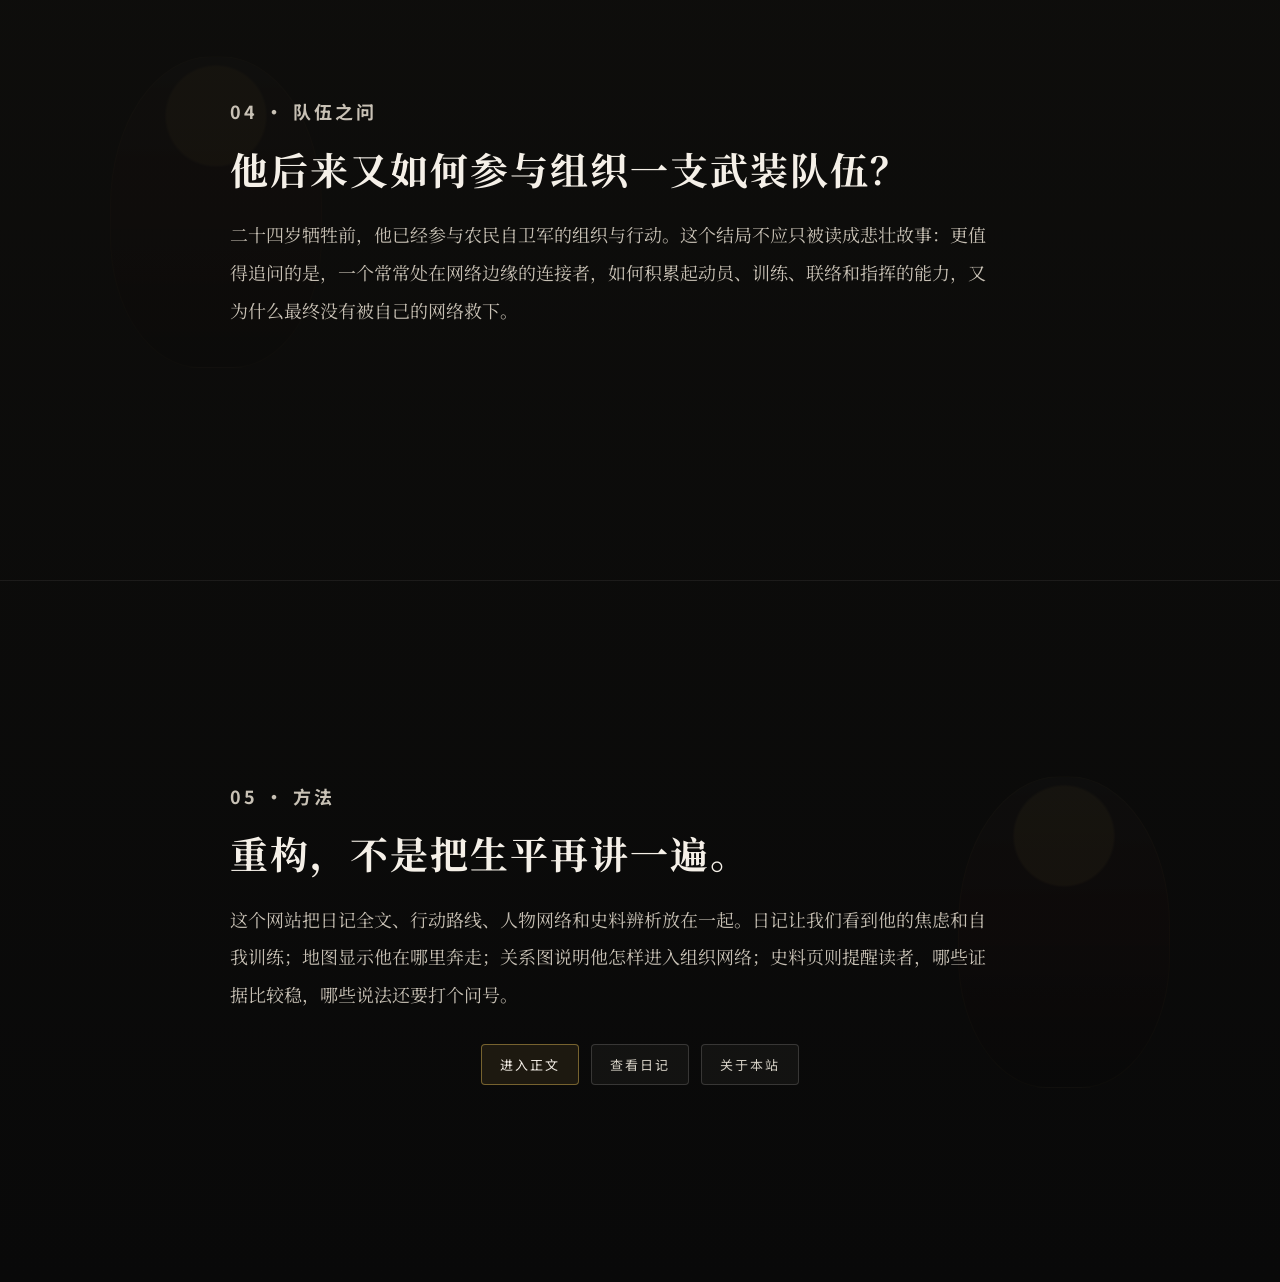
==== commit f21916d1: "Revise submission text" ====
--- a/index.html
+++ b/index.html
@@ -28,10 +28,10 @@
 
 <section class="hero">
   <div class="hero-content">
-    <div class="subtitle">A Digital Microhistory<br><span>数字微观史与历史语境还原</span></div>
+    <div class="subtitle">A Digital Microhistory<br><span>从日记、路线和关系里重看一个人</span></div>
     <h1>张隐韬</h1>
     <div class="years">1902 — 1926</div>
-    <p class="hero-question">在动荡不安的战乱年代，一个出身普通的人，是如何出发，并最终成为一名坚定的共产主义行动者的？</p>
+    <p class="hero-question">在动荡不安的年代，一个出身普通的青年，怎样一步步走进工人、铁路、军校和农民武装的现场，最后成为早期共产党行动者？</p>
   </div>
 </section>
 
@@ -41,7 +41,7 @@
       <p class="home-kicker">01 · 问题的起点</p>
       <h2>如果你还不知道张隐韬是谁，这正是故事开始的地方。</h2>
       <p>
-        他不是领袖，不是理论家，也没有留下完整传记。可他的行动轨迹却穿过天津工人教育、京绥铁路组织、上海黄埔招考、广州军校训练和津南农民自卫军。一个看似边缘的人，恰好把早期革命网络中许多关键空间连接起来。
+        他不是领袖，不是理论家，也没有留下完整传记。可他走过天津工人教育、京绥铁路组织、上海黄埔招考、广州军校训练和津南农民自卫军。一个看似边缘的人，反而把早期革命网络里的几个关键现场连了起来。
       </p>
     </div>
   </section>
@@ -51,7 +51,7 @@
       <p class="home-kicker">02 · 反差</p>
       <h2>没有显赫背景和政治资源，他如何被组织看见？</h2>
       <p>
-        张隐韬出身河北南皮乡村，只有高小文化，早年做过天津见习警察。他并不符合我们对“革命精英”的直觉想象。可是后来，他被派往铁路、工人团体和乡村组织之间奔走，成为一个能把人、地点和任务接起来的行动者。
+        张隐韬出身河北南皮乡村，只有高小文化，早年做过天津见习警察。他不太像人们想象中的“革命精英”。可是后来，他被派往铁路、工人团体和乡村组织之间奔走，成了一个能把人、地点和任务接起来的人。
       </p>
     </div>
   </section>
@@ -61,7 +61,7 @@
       <p class="home-kicker">03 · 黄埔之问</p>
       <h2>一个普通青年，如何走进精英化的黄埔军校？</h2>
       <p>
-        黄埔军校常被写进宏大的革命叙事，但张隐韬的日记让我们看到另一面：路费、介绍信、误期、等考、交涉、焦灼。进入黄埔不是一句“南下求学”就能解释的经历，而是一连串组织网络、个人能力和历史机遇共同作用的结果。
+        黄埔军校常被写进宏大的革命叙事，但张隐韬的日记让我们看到另一面：路费、介绍信、误期、等考、交涉、焦灼。进入黄埔不是一句“南下求学”就能解释的经历；一路有人帮他，也一路要靠他自己硬闯。
       </p>
     </div>
   </section>
@@ -79,9 +79,9 @@
   <section class="home-panel home-panel-method">
     <div class="home-panel-inner">
       <p class="home-kicker">05 · 方法</p>
-      <h2>重构，不只是复述生平。</h2>
+      <h2>重构，不是把生平再讲一遍。</h2>
       <p>
-        本站把日记全文、行动路线、人物网络和史料辨析放在同一个阅读空间里。日记让我们看到他的焦虑和自我训练；地图显示他在何处奔走；关系图呈现他如何进入组织网络；史料页则说明哪些证据可靠，哪些说法仍有张力。
+        这个网站把日记全文、行动路线、人物网络和史料辨析放在一起。日记让我们看到他的焦虑和自我训练；地图显示他在哪里奔走；关系图说明他怎样进入组织网络；史料页则提醒读者，哪些证据比较稳，哪些说法还要打个问号。
       </p>
       <div class="home-action-row">
         <a class="home-action" href="introduction.html">进入正文</a>
--- a/css/style.css
+++ b/css/style.css
@@ -1559,9 +1559,63 @@
 }
 
 /* TIMELINE (for 商团事变) */
+.event-intro {
+  margin-bottom: 26px;
+  padding: 18px 20px;
+  border: 1px solid rgba(201,168,76,.28);
+  border-left: 3px solid var(--gold);
+  border-radius: 6px;
+  background:
+    linear-gradient(180deg, rgba(201,168,76,.07), transparent 70%),
+    rgba(18,17,15,.96);
+}
+.event-intro h3 {
+  margin-bottom: 8px;
+  color: var(--cream);
+  font-size: 17px;
+  letter-spacing: 2px;
+  font-family: var(--sans);
+}
+.event-intro p {
+  color: var(--text);
+  font-size: 14px;
+  line-height: 2;
+  text-indent: 2em;
+}
 .event-timeline {
   position: relative; padding-left: 20px;
   border-left: 1px solid var(--border);
+}
+.event-timeline.event-staged {
+  padding-left: 0;
+  border-left: 0;
+}
+.event-stage {
+  margin-bottom: 30px;
+  padding: 22px 22px 4px;
+  border: 1px solid rgba(245,240,232,.1);
+  border-top-color: rgba(201,168,76,.35);
+  border-radius: 6px;
+  background: rgba(13,13,13,.72);
+}
+.event-stage-label {
+  display: inline-flex;
+  margin-bottom: 8px;
+  padding: 2px 8px;
+  border: 1px solid rgba(201,168,76,.32);
+  border-radius: 3px;
+  color: var(--gold);
+  background: rgba(201,168,76,.08);
+  font-family: var(--sans);
+  font-size: 11px;
+  letter-spacing: 2px;
+}
+.event-stage h3 {
+  margin-bottom: 16px;
+  color: var(--cream);
+  font-family: var(--sans);
+  font-size: 16px;
+  letter-spacing: 1.5px;
 }
 .event-item {
   position: relative; margin-bottom: 32px; padding-left: 20px;
@@ -1617,6 +1671,55 @@
   margin: 8px 0 0; padding: 8px 12px;
   background: rgba(178,34,34,.06); border-left: 2px solid var(--gold);
   font-size: 12px; color: var(--text-light); line-height: 1.8;
+}
+.event-source {
+  margin-top: 10px;
+}
+.event-source summary {
+  display: inline-flex;
+  cursor: pointer;
+  color: var(--gold);
+  font-family: var(--sans);
+  font-size: 12px;
+  letter-spacing: 1px;
+  border-bottom: 1px solid rgba(201,168,76,.38);
+}
+.event-source summary::-webkit-details-marker {
+  display: none;
+}
+.event-source summary::after {
+  content: '›';
+  margin-left: 6px;
+  transition: transform .18s ease;
+}
+.event-source[open] summary::after {
+  transform: rotate(90deg);
+}
+.event-why {
+  padding: 18px 20px;
+  border: 1px solid rgba(178,34,34,.28);
+  border-left: 3px solid var(--red);
+  border-radius: 6px;
+  background: rgba(178,34,34,.06);
+}
+.event-why h3 {
+  margin-bottom: 10px;
+  color: var(--cream);
+  font-family: var(--sans);
+  font-size: 16px;
+  letter-spacing: 2px;
+}
+.event-why p {
+  margin: 0 0 6px;
+  color: var(--text);
+  font-size: 14px;
+  line-height: 1.9;
+  text-indent: 0;
+}
+.event-why p::before {
+  content: '•';
+  margin-right: 8px;
+  color: var(--gold);
 }
 
 /* KEYWORD SEARCH */
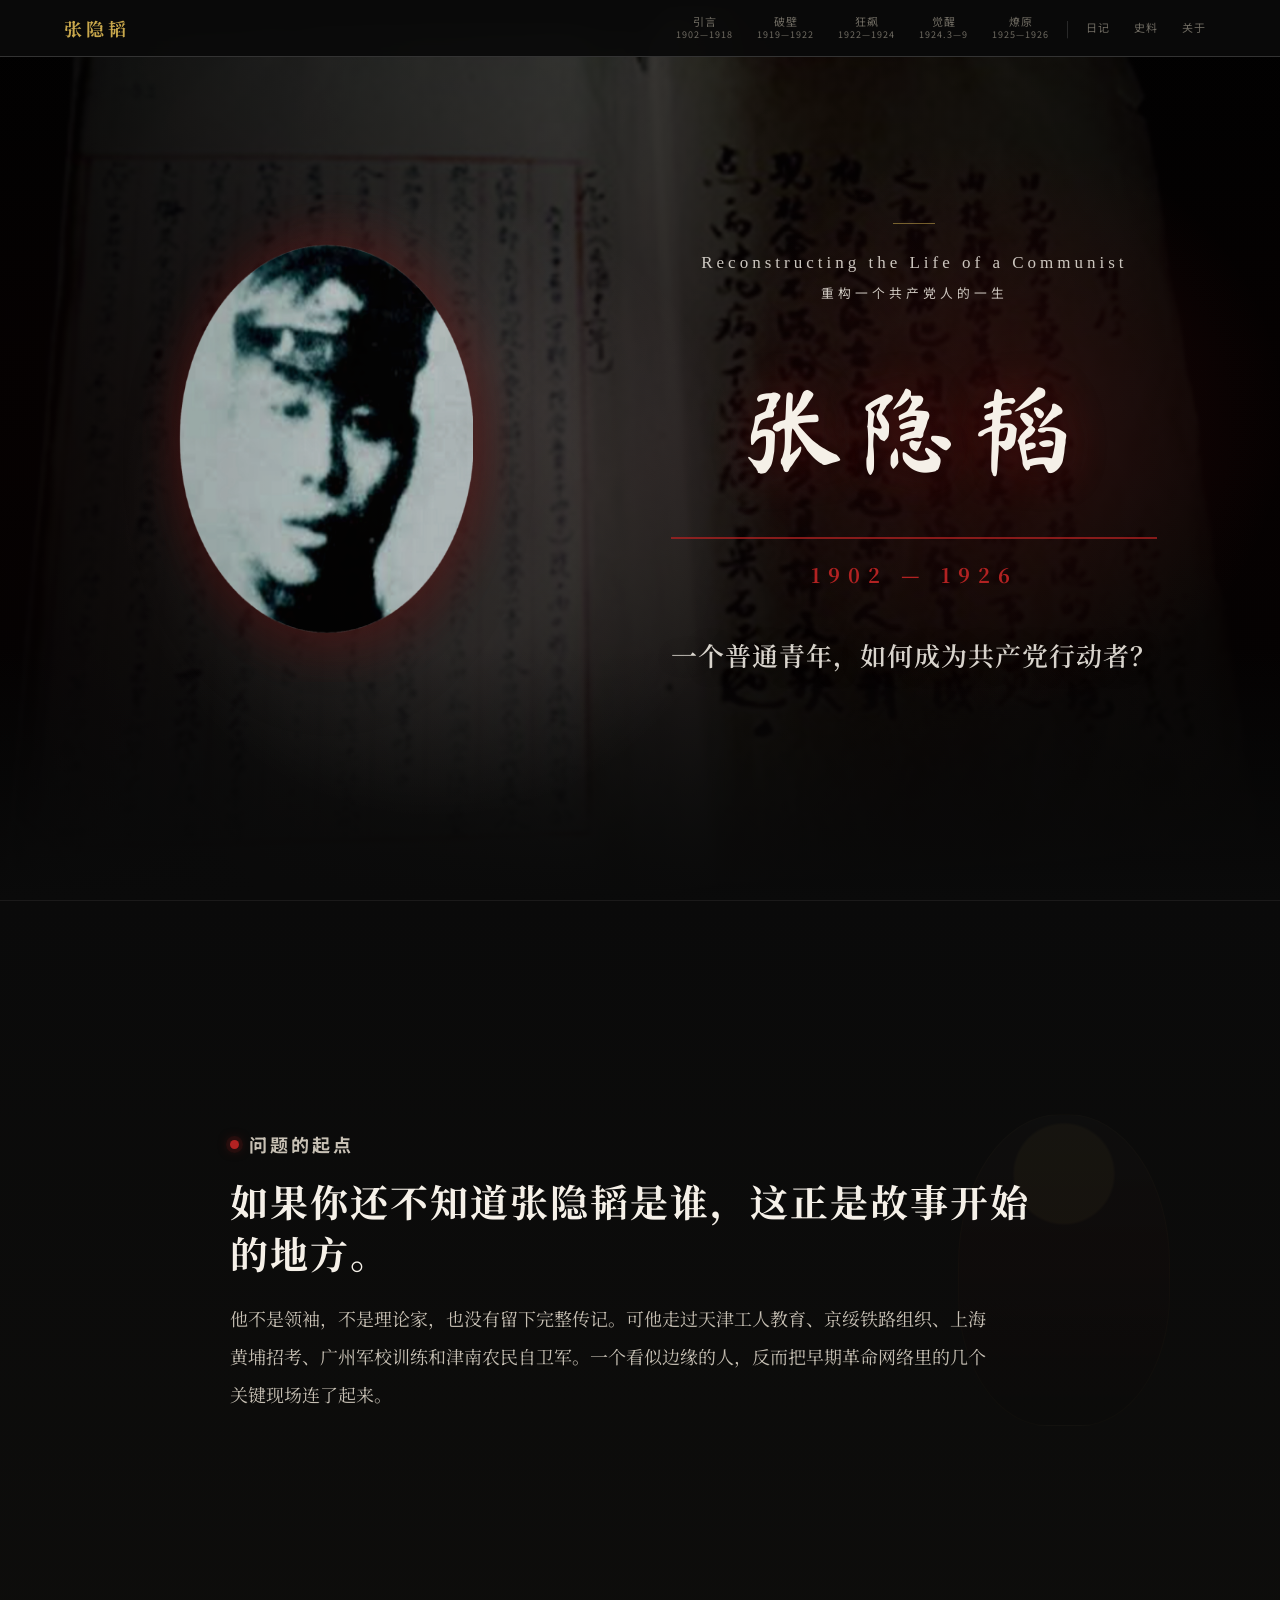
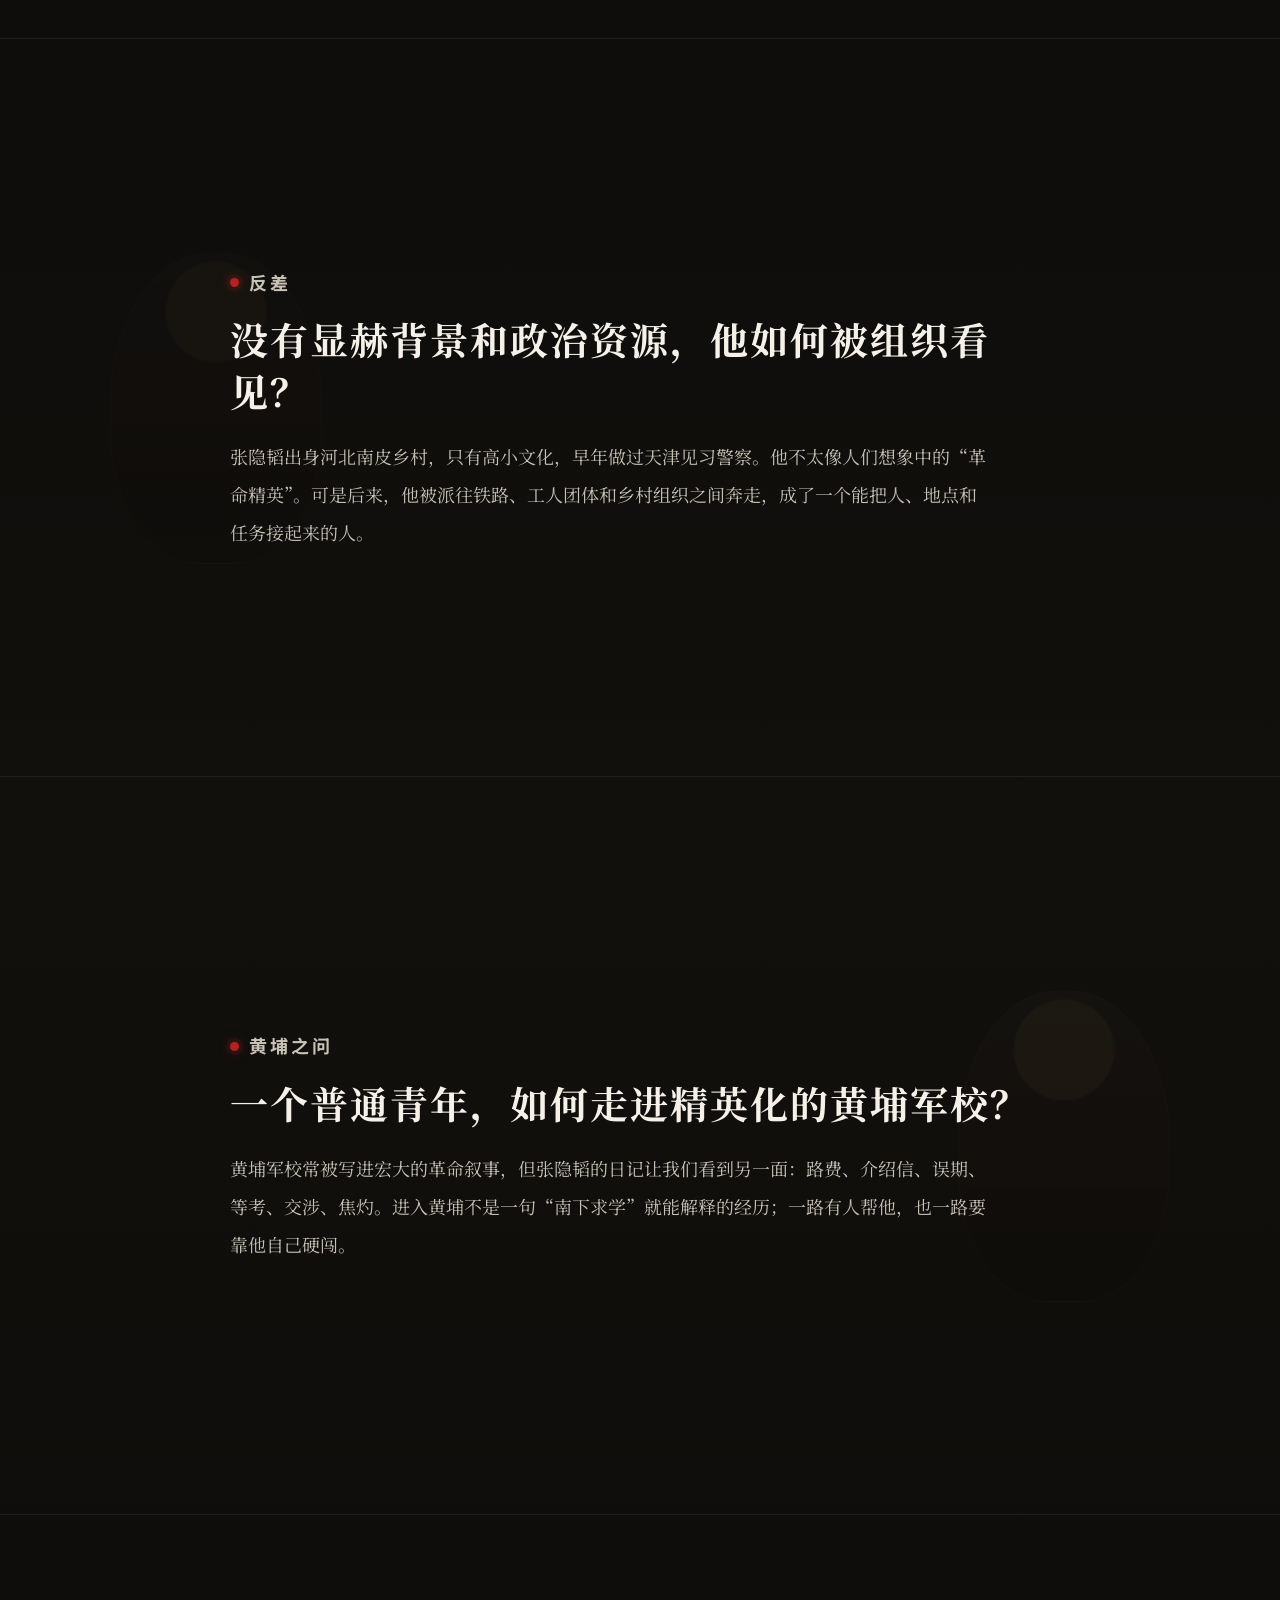
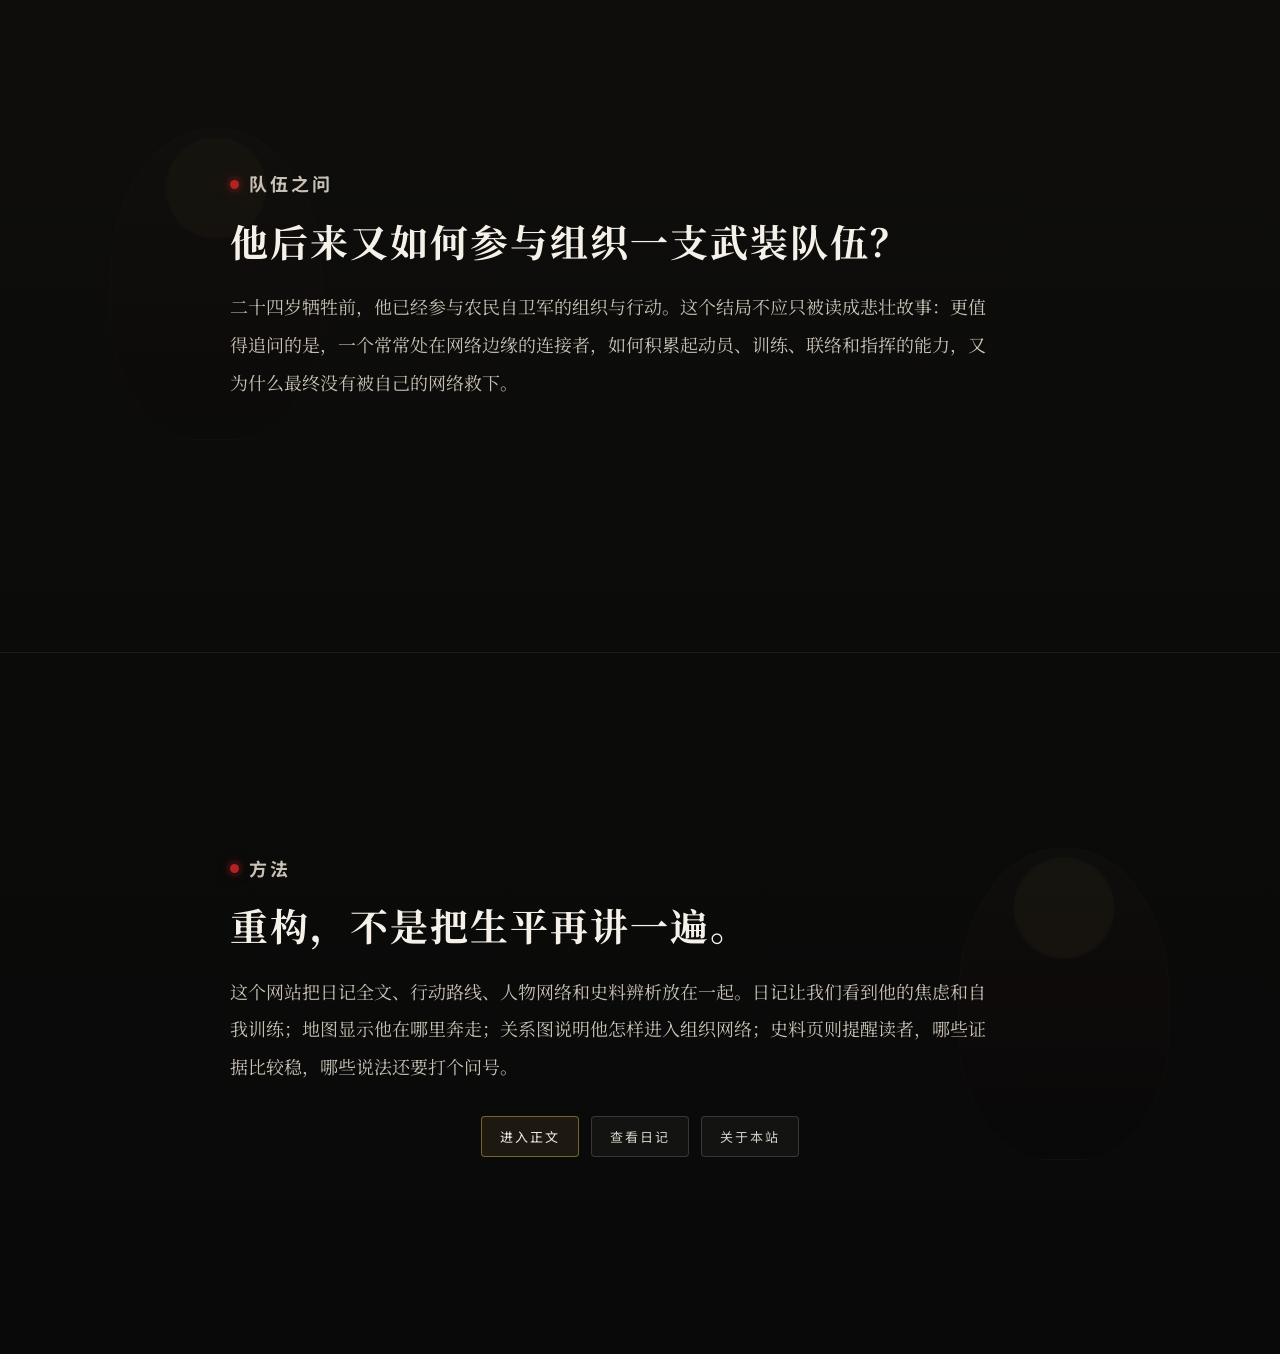
==== commit 028982e1: "Update homepage visual framing" ====
--- a/index.html
+++ b/index.html
@@ -5,7 +5,7 @@
 <meta name="viewport" content="width=device-width, initial-scale=1.0">
 <title>张隐韬数字历史</title>
 <link rel="preload" href="assets/fonts/MaShanZheng-Subset.ttf" as="font" type="font/ttf" crossorigin>
-<link rel="stylesheet" href="css/style.css?v=20260520d">
+<link rel="stylesheet" href="css/style.css?v=20260520e">
 </head>
 <body class="home-page">
 
@@ -27,18 +27,21 @@
 </nav>
 
 <section class="hero">
+  <div class="hero-portrait" aria-hidden="true">
+    <img src="assets/images/zhang-yintao-circle-glow.png" alt="">
+  </div>
   <div class="hero-content">
-    <div class="subtitle">A Digital Microhistory<br><span>从日记、路线和关系里重看一个人</span></div>
+    <div class="subtitle">Reconstructing the Life of a Communist<br><span>重构一个共产党人的一生</span></div>
     <h1>张隐韬</h1>
     <div class="years">1902 — 1926</div>
-    <p class="hero-question">在动荡不安的年代，一个出身普通的青年，怎样一步步走进工人、铁路、军校和农民武装的现场，最后成为早期共产党行动者？</p>
+    <p class="hero-question">一个普通青年，如何成为共产党行动者？</p>
   </div>
 </section>
 
 <main class="home-intro" id="home-intro">
   <section class="home-panel home-panel-question" id="home-question">
     <div class="home-panel-inner">
-      <p class="home-kicker">01 · 问题的起点</p>
+      <p class="home-kicker">问题的起点</p>
       <h2>如果你还不知道张隐韬是谁，这正是故事开始的地方。</h2>
       <p>
         他不是领袖，不是理论家，也没有留下完整传记。可他走过天津工人教育、京绥铁路组织、上海黄埔招考、广州军校训练和津南农民自卫军。一个看似边缘的人，反而把早期革命网络里的几个关键现场连了起来。
@@ -48,7 +51,7 @@
 
   <section class="home-panel">
     <div class="home-panel-inner">
-      <p class="home-kicker">02 · 反差</p>
+      <p class="home-kicker">反差</p>
       <h2>没有显赫背景和政治资源，他如何被组织看见？</h2>
       <p>
         张隐韬出身河北南皮乡村，只有高小文化，早年做过天津见习警察。他不太像人们想象中的“革命精英”。可是后来，他被派往铁路、工人团体和乡村组织之间奔走，成了一个能把人、地点和任务接起来的人。
@@ -58,7 +61,7 @@
 
   <section class="home-panel">
     <div class="home-panel-inner">
-      <p class="home-kicker">03 · 黄埔之问</p>
+      <p class="home-kicker">黄埔之问</p>
       <h2>一个普通青年，如何走进精英化的黄埔军校？</h2>
       <p>
         黄埔军校常被写进宏大的革命叙事，但张隐韬的日记让我们看到另一面：路费、介绍信、误期、等考、交涉、焦灼。进入黄埔不是一句“南下求学”就能解释的经历；一路有人帮他，也一路要靠他自己硬闯。
@@ -68,7 +71,7 @@
 
   <section class="home-panel">
     <div class="home-panel-inner">
-      <p class="home-kicker">04 · 队伍之问</p>
+      <p class="home-kicker">队伍之问</p>
       <h2>他后来又如何参与组织一支武装队伍？</h2>
       <p>
         二十四岁牺牲前，他已经参与农民自卫军的组织与行动。这个结局不应只被读成悲壮故事：更值得追问的是，一个常常处在网络边缘的连接者，如何积累起动员、训练、联络和指挥的能力，又为什么最终没有被自己的网络救下。
@@ -78,7 +81,7 @@
 
   <section class="home-panel home-panel-method">
     <div class="home-panel-inner">
-      <p class="home-kicker">05 · 方法</p>
+      <p class="home-kicker">方法</p>
       <h2>重构，不是把生平再讲一遍。</h2>
       <p>
         这个网站把日记全文、行动路线、人物网络和史料辨析放在一起。日记让我们看到他的焦虑和自我训练；地图显示他在哪里奔走；关系图说明他怎样进入组织网络；史料页则提醒读者，哪些证据比较稳，哪些说法还要打个问号。
--- a/css/style.css
+++ b/css/style.css
@@ -246,9 +246,14 @@
   background: #070707;
 }
 body.home-page .hero {
-  min-height: 92vh;
+  min-height: 100svh;
+  display: grid;
+  grid-template-columns: minmax(280px, 520px) minmax(360px, 620px);
+  gap: clamp(24px, 6vw, 90px);
   align-items: center;
-  padding: 92px 16px 52px;
+  justify-content: center;
+  padding: 64px clamp(28px, 7vw, 110px) 34px;
+  text-align: left;
   transition: opacity .42s ease, transform .42s ease;
 }
 .hero::before {
@@ -260,6 +265,13 @@
   filter: sepia(.22) saturate(.82) contrast(1.02);
   transform: scale(1.03);
 }
+body.home-page .hero::before {
+  background:
+    linear-gradient(180deg, rgba(5,5,5,.68), rgba(12,4,4,.82) 52%, rgba(5,5,5,.92)),
+    linear-gradient(90deg, rgba(0,0,0,.92), rgba(0,0,0,.28) 45%, rgba(0,0,0,.9)),
+    url('../assets/images/zhang-diary-facsimile.png') center 47% / cover no-repeat;
+  filter: sepia(.22) saturate(.82) contrast(1.02);
+}
 .hero::after {
   content: '';
   position: absolute;
@@ -268,9 +280,19 @@
     radial-gradient(ellipse at center, rgba(178,34,34,.12) 0%, transparent 55%),
     linear-gradient(180deg, transparent 74%, var(--bg-body) 100%);
 }
+body.home-page .hero::after {
+  background:
+    radial-gradient(circle at 34% 56%, rgba(245,240,232,.08) 0 15%, transparent 32%),
+    radial-gradient(circle at 78% 47%, rgba(178,34,34,.15), transparent 26%),
+    linear-gradient(180deg, transparent 72%, var(--bg-body) 100%);
+}
 .hero-content { position: relative; z-index: 1; padding: 24px; max-width: 800px; }
 body.home-page .hero-content {
   padding-bottom: 0;
+  max-width: 620px;
+  justify-self: center;
+  text-align: center;
+  transform: translateY(-3vh);
 }
 .hero-content::before {
   content: '';
@@ -288,9 +310,12 @@
 }
 body.home-page .hero h1 {
   font-family: var(--letter);
-  font-size: 94px;
+  font-size: clamp(72px, 8vw, 128px);
   font-weight: 400;
-  letter-spacing: 11px;
+  letter-spacing: 12px;
+  margin-bottom: 18px;
+  padding-bottom: 16px;
+  border-bottom: 2px solid rgba(178,34,34,.72);
 }
 .hero .subtitle {
   font-size: 16px; color: var(--gold); letter-spacing: 6px; margin-bottom: 24px;
@@ -300,6 +325,9 @@
   font-family: "Times New Roman", Times, serif;
   font-size: 17px;
   font-weight: 400;
+  color: rgba(245,240,232,.82);
+  letter-spacing: 4px;
+  margin-bottom: 28px;
 }
 .hero .subtitle span {
   font-size: .75em;
@@ -329,6 +357,38 @@
   line-height: 1.9;
   letter-spacing: 1px;
   text-shadow: 0 2px 18px rgba(0,0,0,.72);
+}
+body.home-page .hero-question {
+  margin: 0 auto;
+  max-width: 620px;
+  color: rgba(245,240,232,.88);
+  font-size: 26px;
+  line-height: 1.7;
+  text-align: center;
+}
+.hero-portrait {
+  position: relative;
+  z-index: 1;
+  width: min(35vw, 470px);
+  min-width: 260px;
+  aspect-ratio: .62 / 1;
+  align-self: center;
+  justify-self: center;
+  display: grid;
+  place-items: center;
+  transform: translateY(-3vh);
+}
+.hero-portrait img {
+  position: relative;
+  z-index: 1;
+  width: 100%;
+  max-height: 100%;
+  object-fit: contain;
+  object-position: center;
+  opacity: .92;
+  filter: saturate(.9) contrast(1.02) brightness(.9) drop-shadow(0 22px 34px rgba(0,0,0,.26));
+  border-radius: 0;
+  transform: scaleX(.82) scaleY(1.08);
 }
 .scroll-cue {
   appearance: none;
@@ -420,12 +480,27 @@
   margin: 0 auto;
 }
 .home-kicker {
+  display: inline-flex;
+  align-items: center;
+  gap: 10px;
   margin-bottom: 12px;
   color: var(--gold);
   font-family: var(--sans);
   font-size: 13px;
   font-weight: 700;
   letter-spacing: 3px;
+}
+.home-kicker::before {
+  content: '';
+  width: 9px;
+  height: 9px;
+  flex: 0 0 9px;
+  border-radius: 50%;
+  background: var(--red);
+  box-shadow:
+    0 0 0 4px rgba(178,34,34,.1),
+    0 0 12px rgba(178,34,34,.5);
+  filter: blur(.15px);
 }
 .home-panel h2 {
   margin-bottom: 22px;
@@ -661,6 +736,7 @@
 body.sources-page .project-brief p {
   color: #d3ccc0 !important;
 }
+
 /* CHAPTER NAV TIMELINE (for index.html) */
 .chapter-timeline {
   display: flex; justify-content: center; gap: 0; max-width: 900px; margin: 0 auto 60px;
@@ -2258,12 +2334,47 @@
     padding: 24px 22px;
   }
   body.home-page .hero {
-    min-height: 86vh;
-    padding-bottom: 42px;
+    min-height: 100svh;
+    display: flex;
+    flex-direction: column;
+    align-items: center;
+    justify-content: center;
+    text-align: center;
+    gap: 10px;
+    padding: 76px 18px 34px;
+  }
+  .hero-portrait {
+    width: min(60vw, 300px);
+    min-width: 0;
+    justify-self: auto;
+    align-self: center;
+    margin: 4px auto 0;
+    transform: none;
+  }
+  .hero-portrait::before,
+  .hero-portrait::after {
+    display: none;
+  }
+  body.home-page .hero-content {
+    padding: 6px 0 0;
+    transform: none;
+  }
+  body.home-page .hero-content::before {
+    display: none;
+  }
+  body.home-page .hero .subtitle {
+    font-size: 14px;
+    letter-spacing: 2px;
+    margin-bottom: 14px;
+  }
+  body.home-page .hero .subtitle span {
+    letter-spacing: 2px;
   }
   body.home-page .hero h1 {
     font-size: 58px;
     letter-spacing: 7px;
+    margin-bottom: 12px;
+    padding-bottom: 12px;
   }
   .hero-summary {
     font-size: 14px;
@@ -2273,6 +2384,11 @@
     font-size: 18px;
     line-height: 1.85;
     letter-spacing: 0;
+  }
+  body.home-page .hero-question {
+    font-size: 18px;
+    line-height: 1.8;
+    max-width: 520px;
   }
   .home-panel {
     min-height: auto;
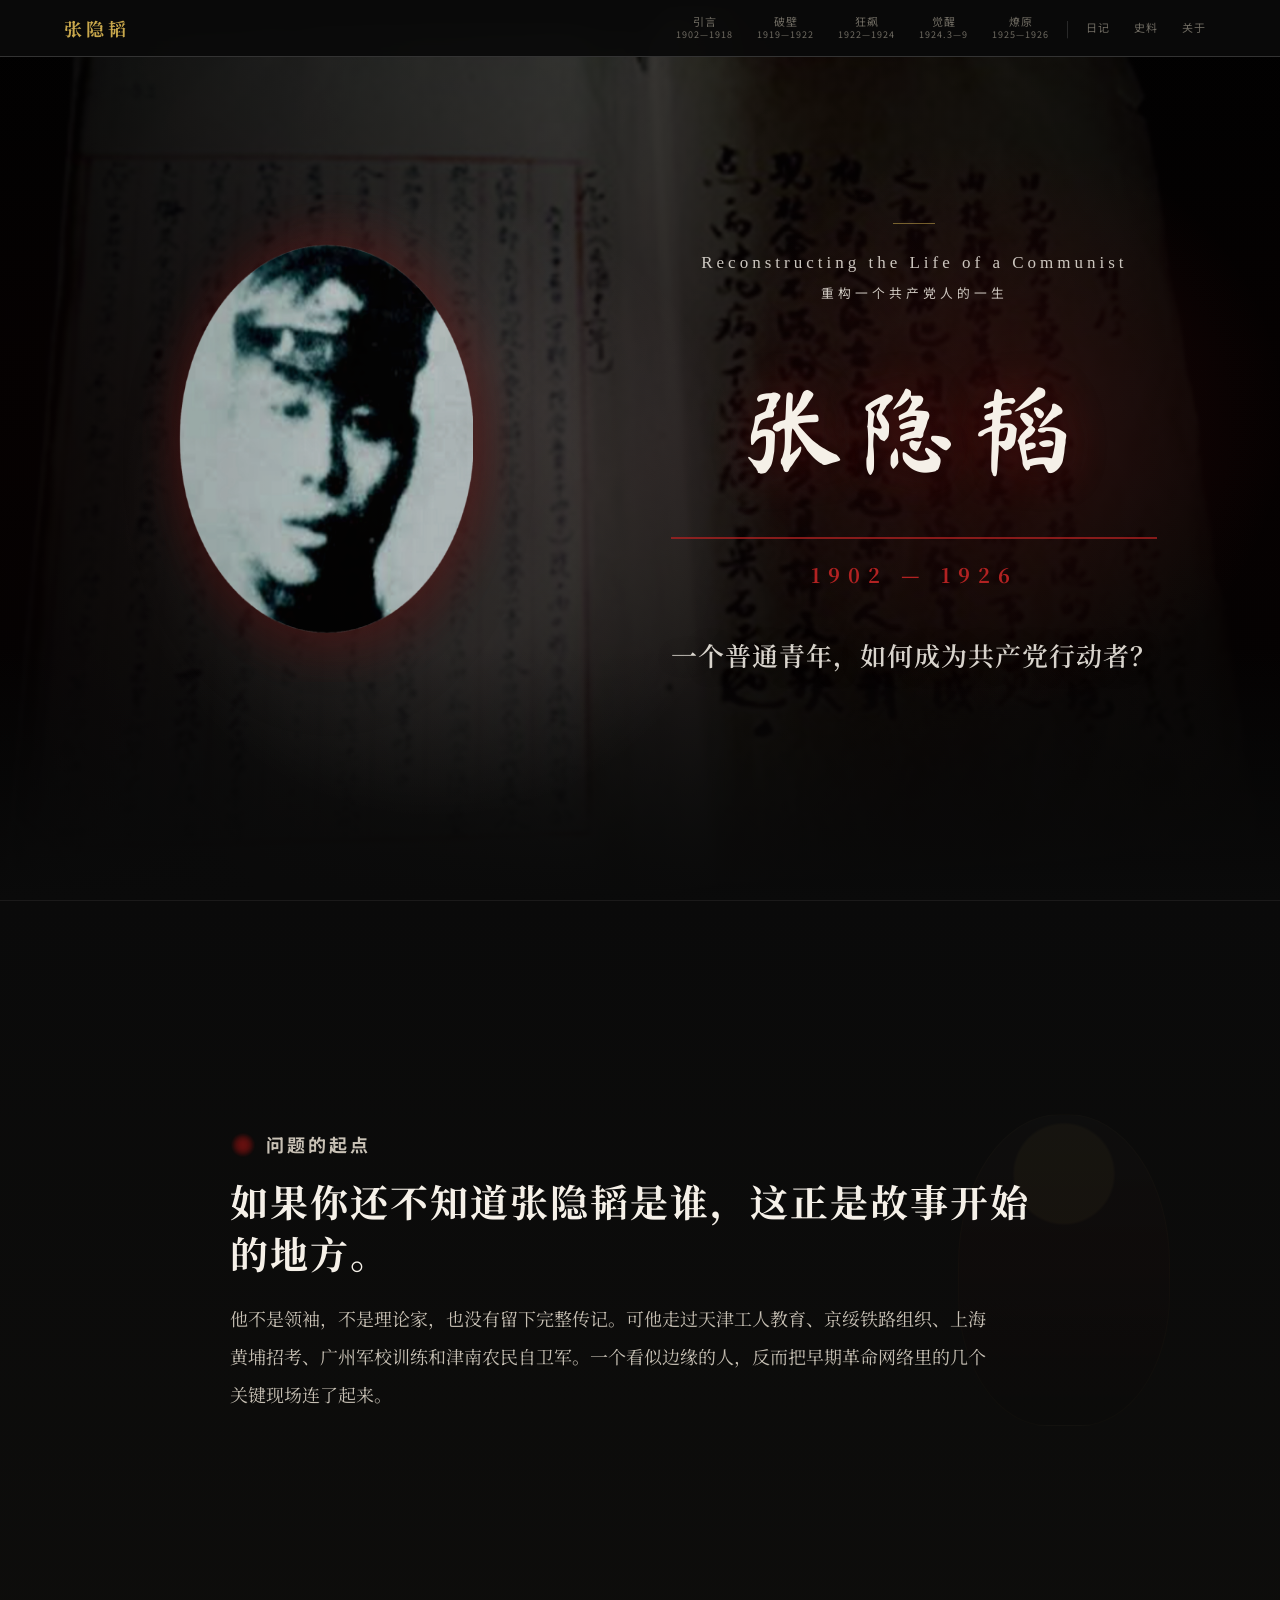
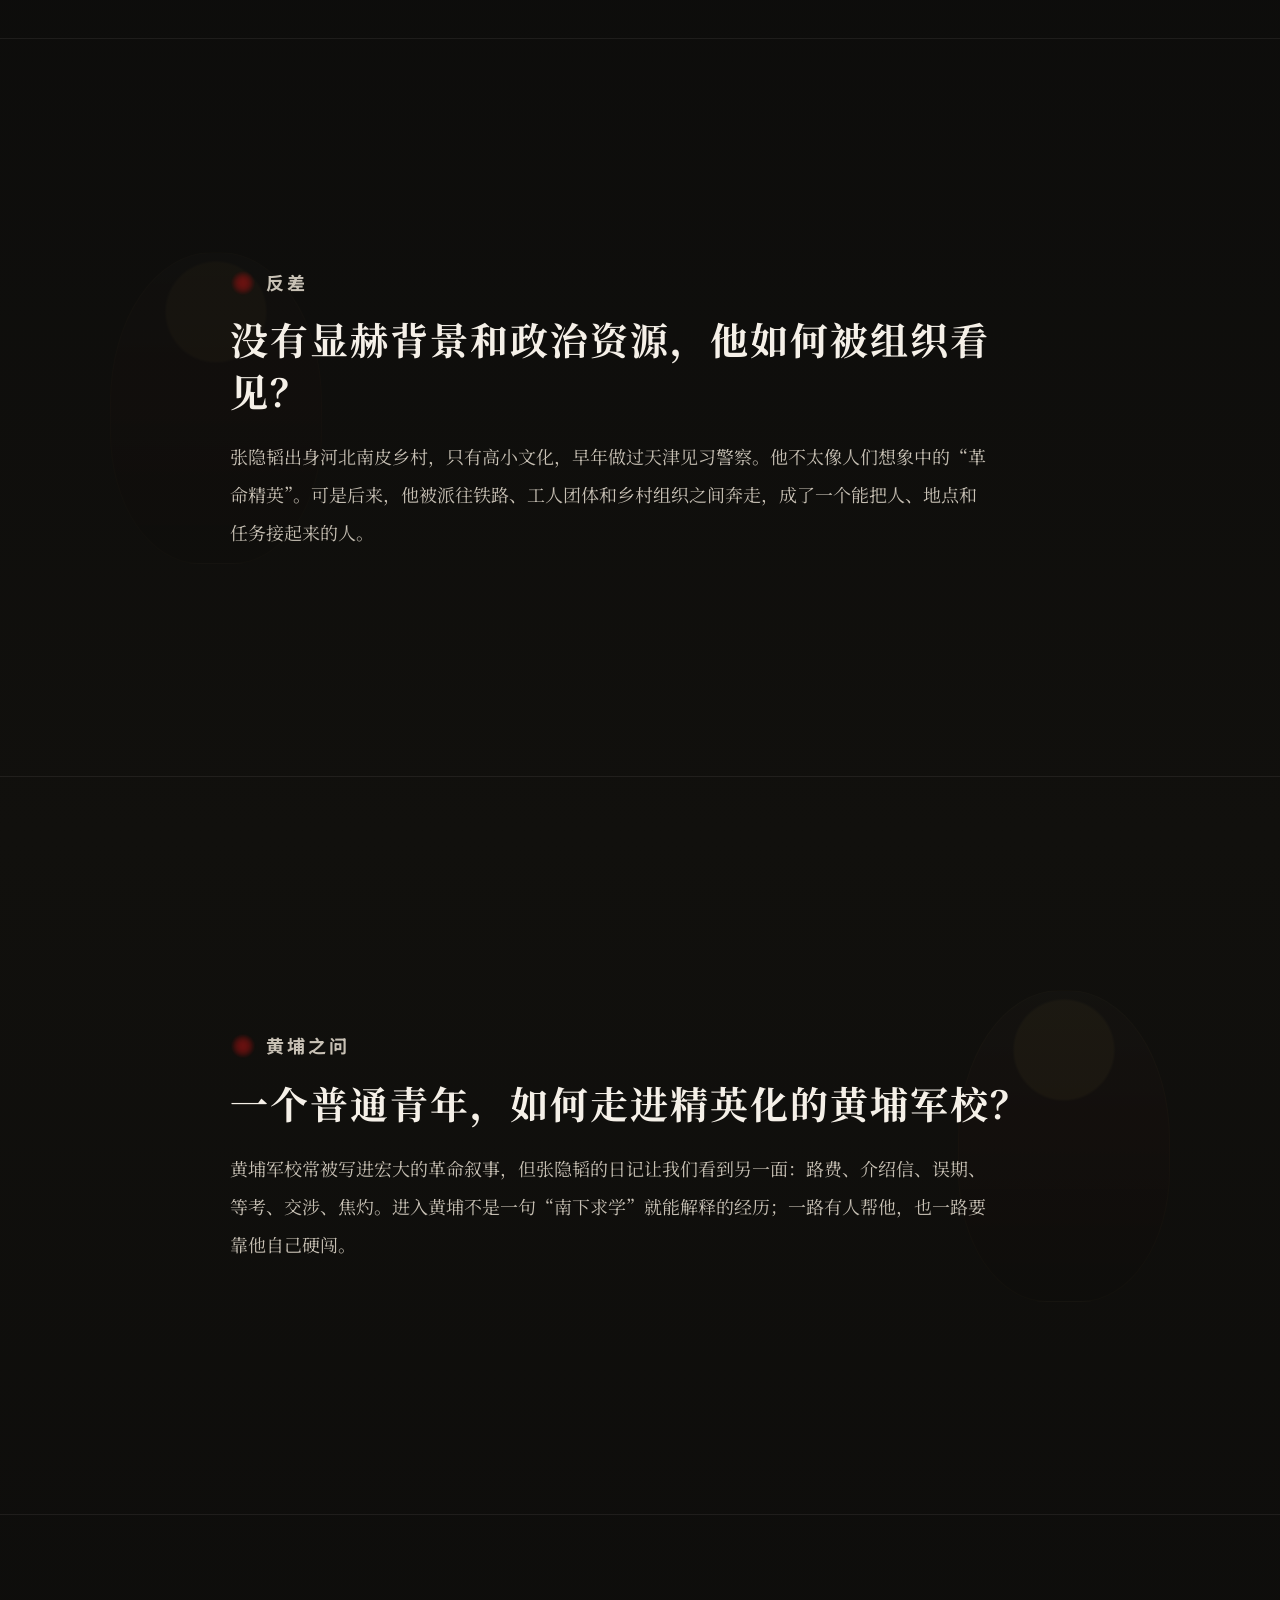
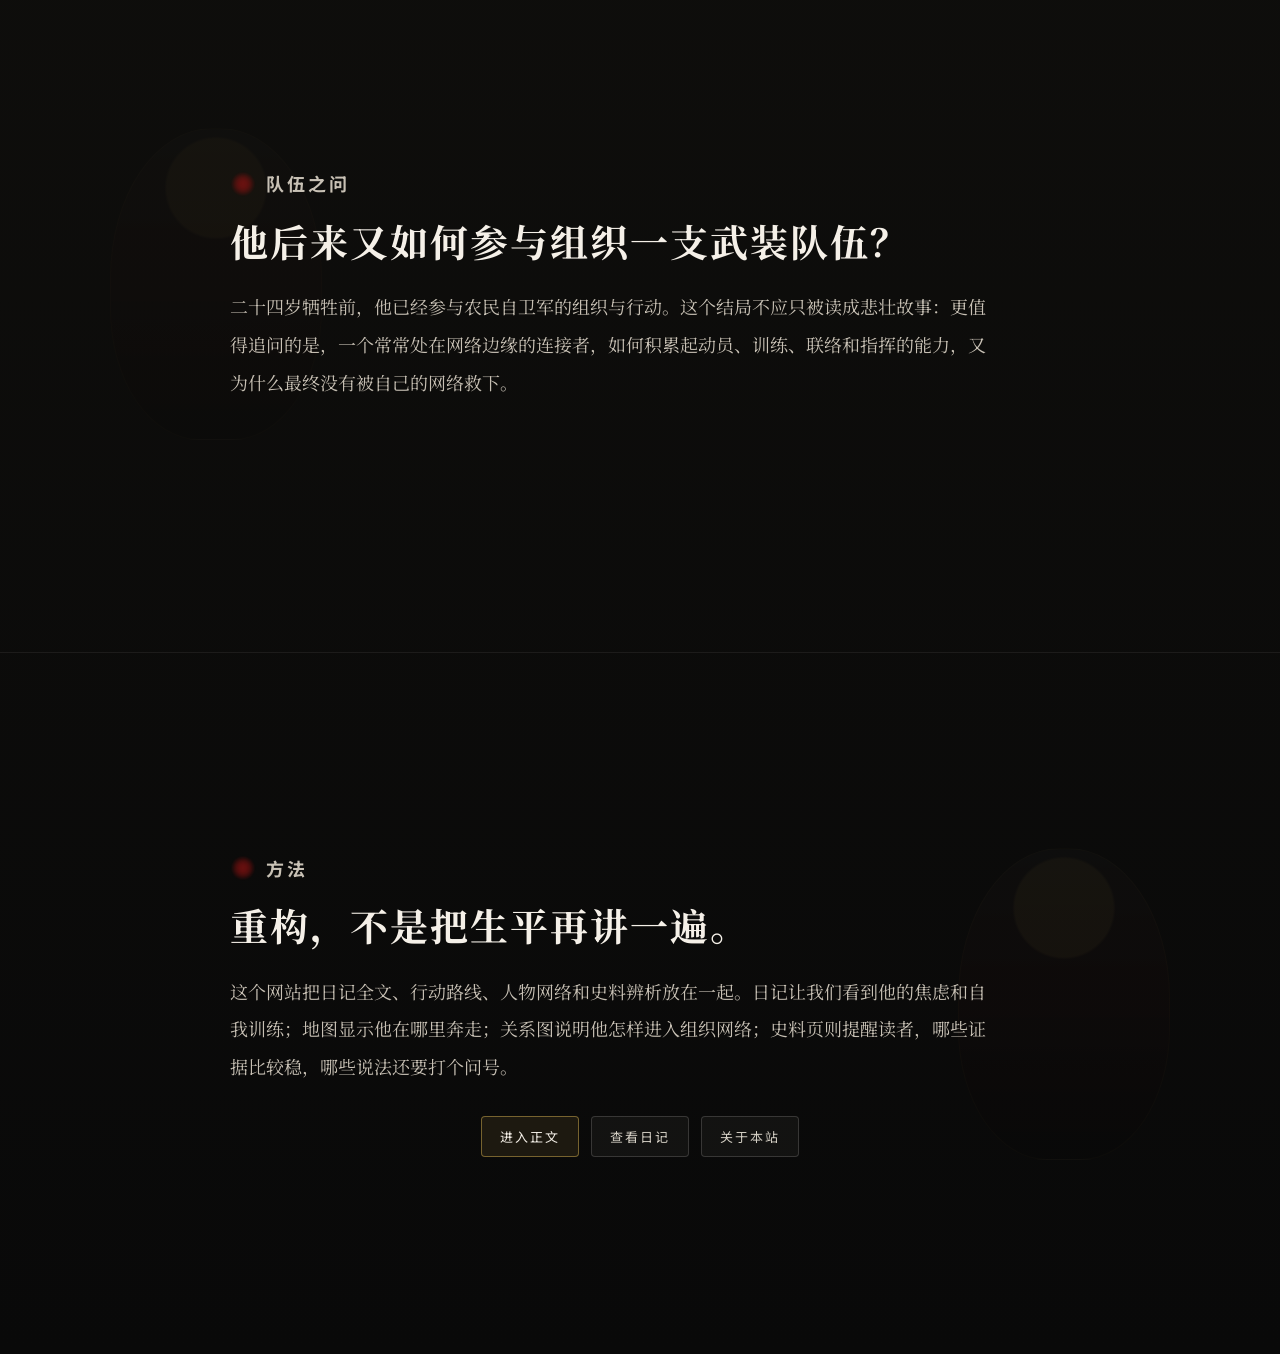
==== commit 3629dccb: "Use image marker on homepage sections" ====
--- a/index.html
+++ b/index.html
@@ -5,7 +5,7 @@
 <meta name="viewport" content="width=device-width, initial-scale=1.0">
 <title>张隐韬数字历史</title>
 <link rel="preload" href="assets/fonts/MaShanZheng-Subset.ttf" as="font" type="font/ttf" crossorigin>
-<link rel="stylesheet" href="css/style.css?v=20260520e">
+<link rel="stylesheet" href="css/style.css?v=20260521c">
 </head>
 <body class="home-page">
 
--- a/css/style.css
+++ b/css/style.css
@@ -492,15 +492,13 @@
 }
 .home-kicker::before {
   content: '';
-  width: 9px;
-  height: 9px;
-  flex: 0 0 9px;
+  width: 26px;
+  height: 26px;
+  flex: 0 0 26px;
   border-radius: 50%;
-  background: var(--red);
-  box-shadow:
-    0 0 0 4px rgba(178,34,34,.1),
-    0 0 12px rgba(178,34,34,.5);
-  filter: blur(.15px);
+  background: url('../assets/images/home-section-dot.png') center / contain no-repeat;
+  filter: saturate(.82) brightness(.92);
+  opacity: .88;
 }
 .home-panel h2 {
   margin-bottom: 22px;
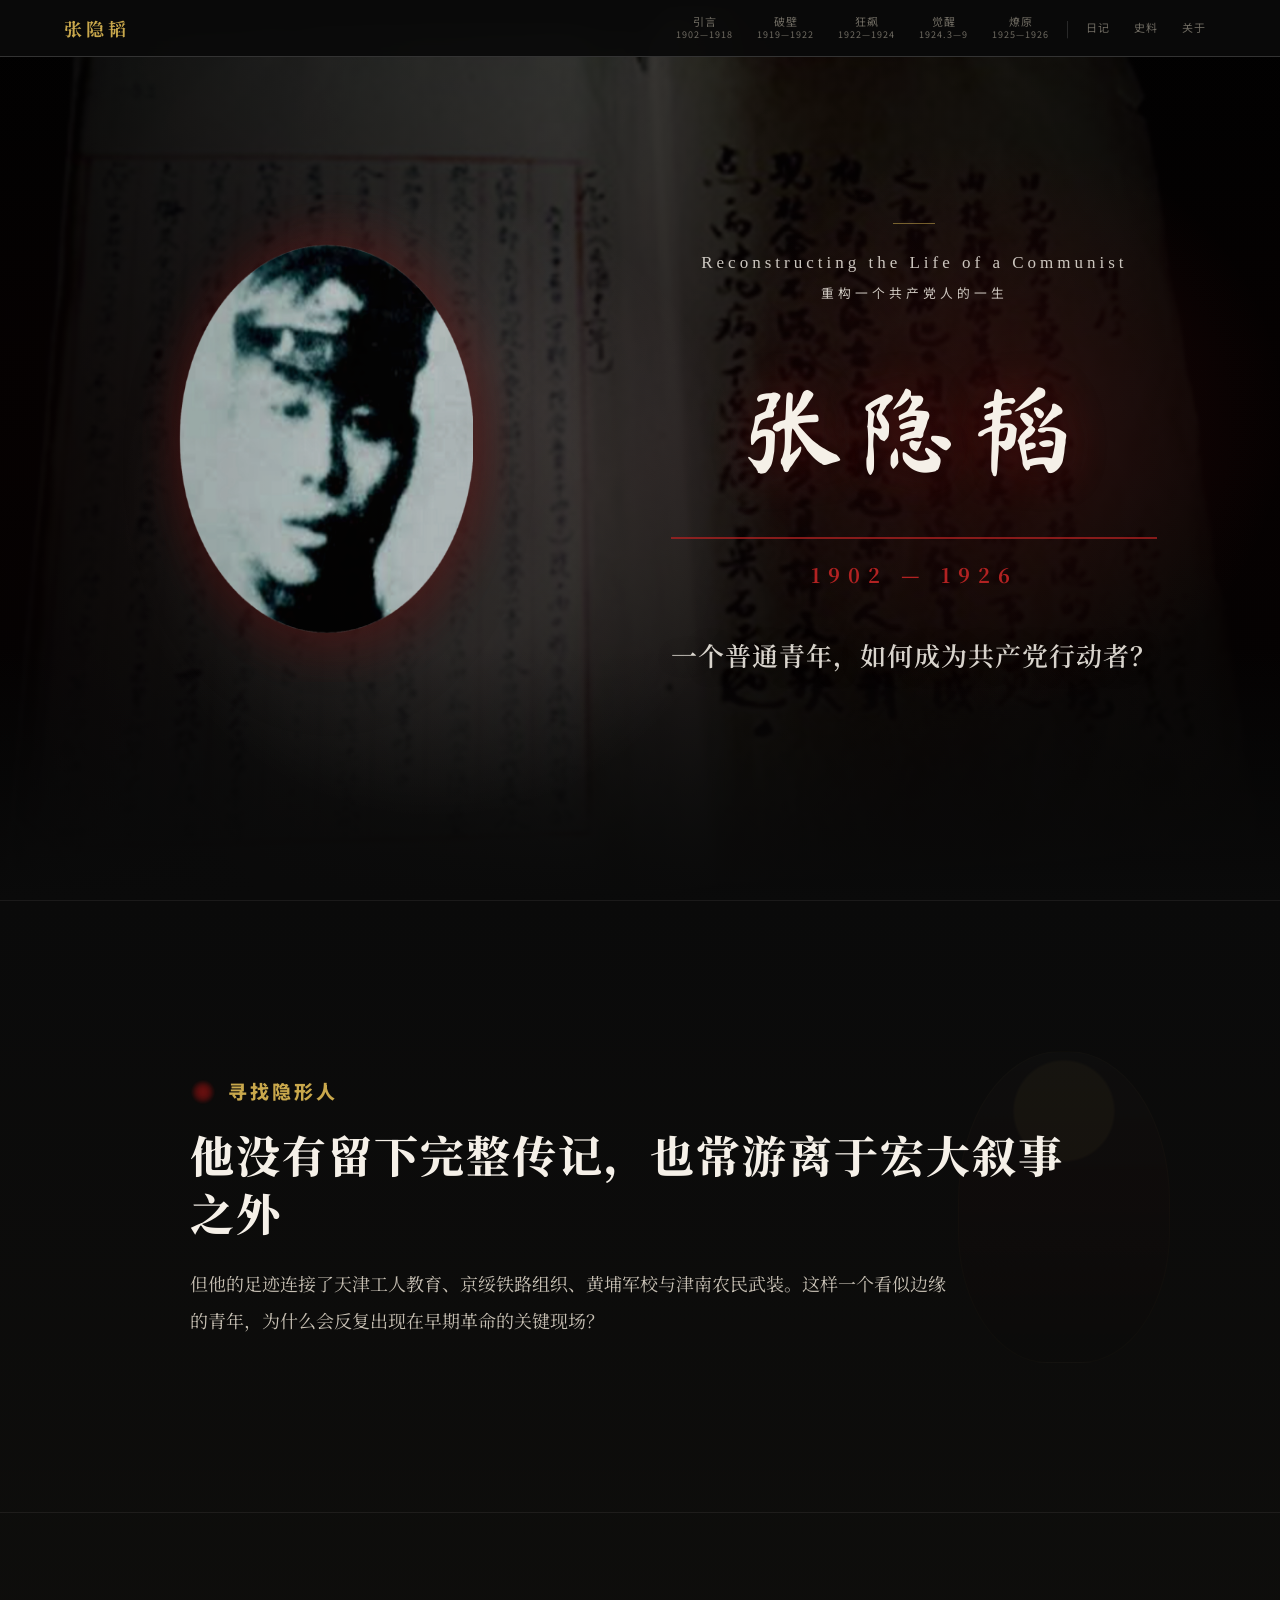
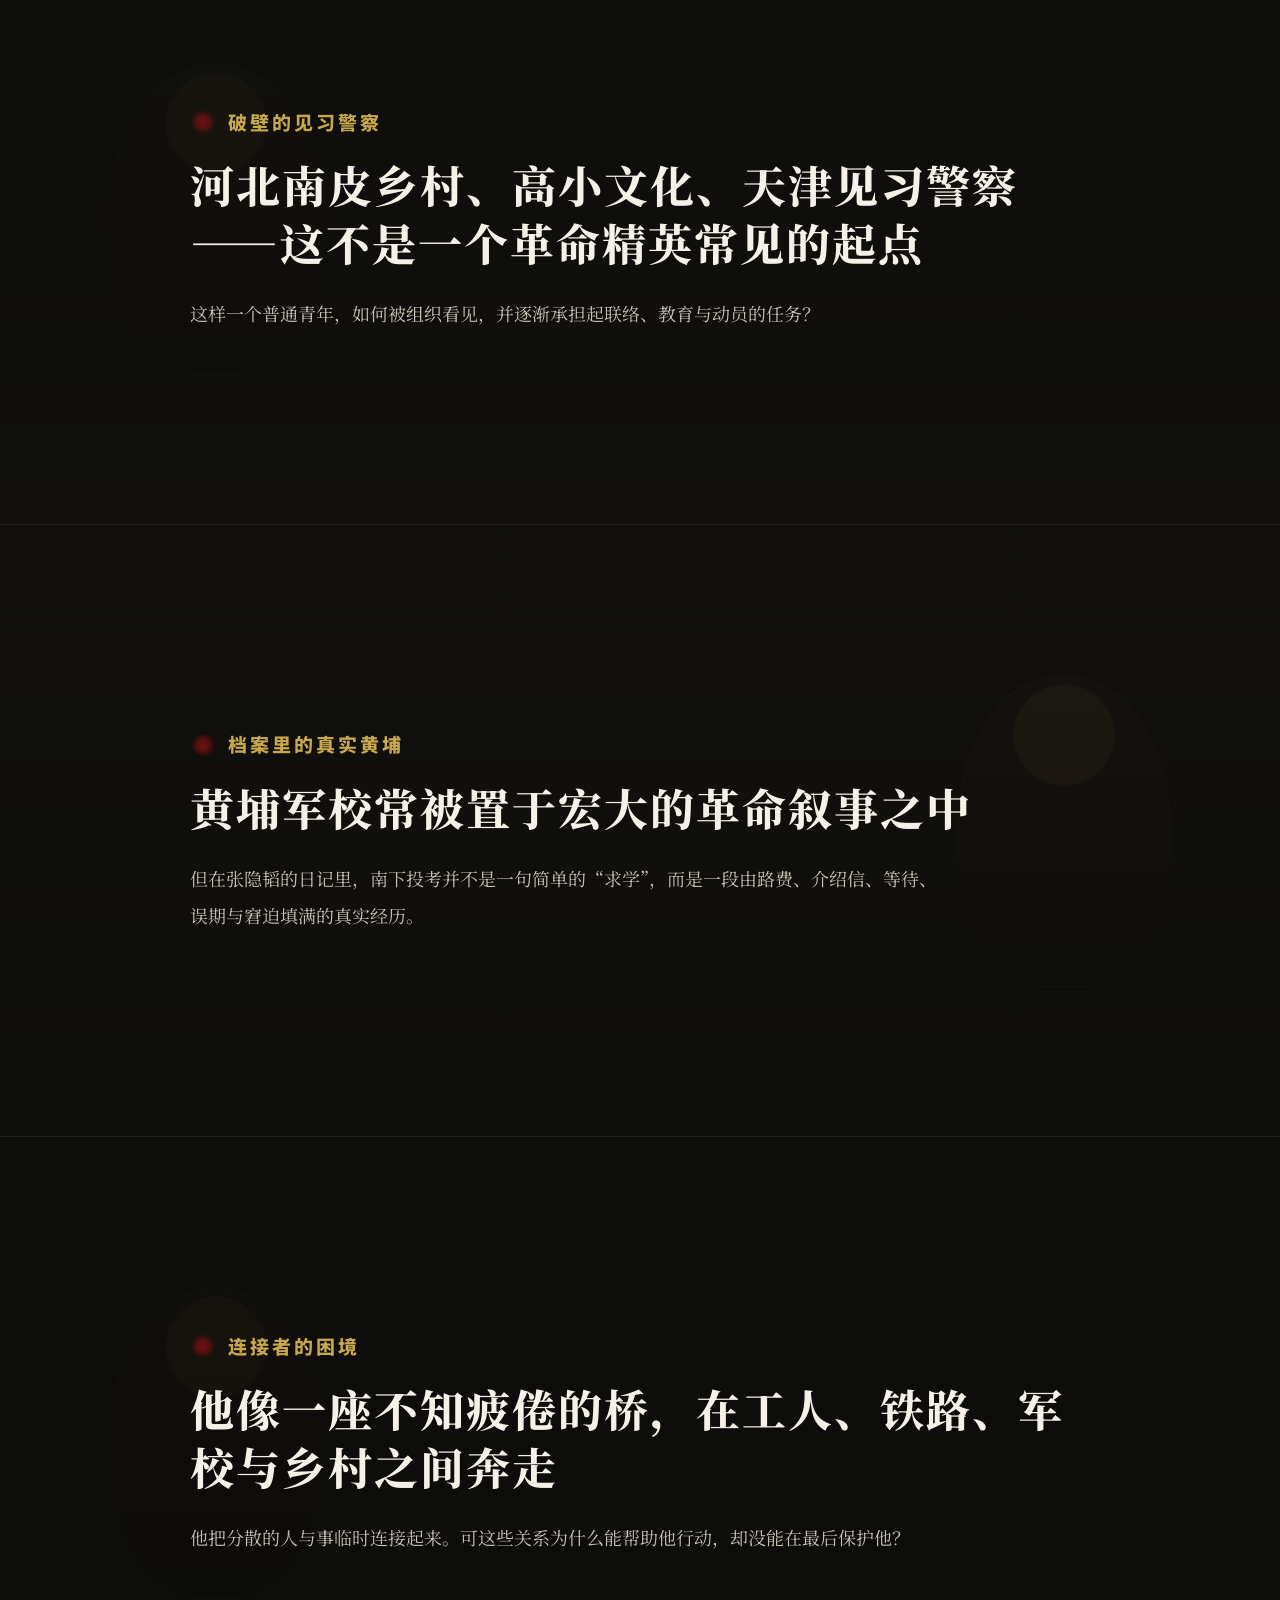
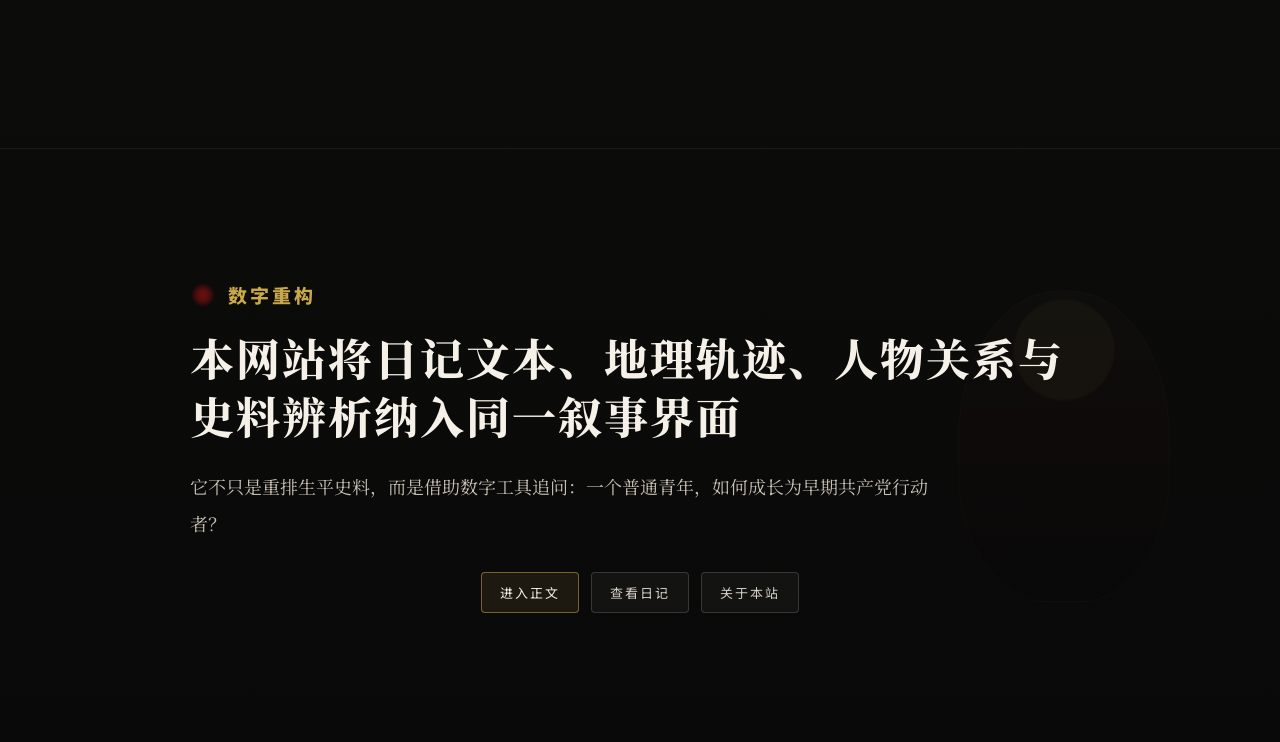
==== commit 72919b36: "Revise homepage scrollytelling copy" ====
--- a/index.html
+++ b/index.html
@@ -5,7 +5,7 @@
 <meta name="viewport" content="width=device-width, initial-scale=1.0">
 <title>张隐韬数字历史</title>
 <link rel="preload" href="assets/fonts/MaShanZheng-Subset.ttf" as="font" type="font/ttf" crossorigin>
-<link rel="stylesheet" href="css/style.css?v=20260521c">
+<link rel="stylesheet" href="css/style.css?v=20260521d">
 </head>
 <body class="home-page">
 
@@ -41,50 +41,50 @@
 <main class="home-intro" id="home-intro">
   <section class="home-panel home-panel-question" id="home-question">
     <div class="home-panel-inner">
-      <p class="home-kicker">问题的起点</p>
-      <h2>如果你还不知道张隐韬是谁，这正是故事开始的地方。</h2>
+      <p class="home-kicker">寻找隐形人</p>
+      <h2>他没有留下完整传记，也常游离于宏大叙事之外</h2>
       <p>
-        他不是领袖，不是理论家，也没有留下完整传记。可他走过天津工人教育、京绥铁路组织、上海黄埔招考、广州军校训练和津南农民自卫军。一个看似边缘的人，反而把早期革命网络里的几个关键现场连了起来。
+        但他的足迹连接了天津工人教育、京绥铁路组织、黄埔军校与津南农民武装。这样一个看似边缘的青年，为什么会反复出现在早期革命的关键现场？
       </p>
     </div>
   </section>
 
   <section class="home-panel">
     <div class="home-panel-inner">
-      <p class="home-kicker">反差</p>
-      <h2>没有显赫背景和政治资源，他如何被组织看见？</h2>
+      <p class="home-kicker">破壁的见习警察</p>
+      <h2>河北南皮乡村、高小文化、天津见习警察——这不是一个革命精英常见的起点</h2>
       <p>
-        张隐韬出身河北南皮乡村，只有高小文化，早年做过天津见习警察。他不太像人们想象中的“革命精英”。可是后来，他被派往铁路、工人团体和乡村组织之间奔走，成了一个能把人、地点和任务接起来的人。
+        这样一个普通青年，如何被组织看见，并逐渐承担起联络、教育与动员的任务？
       </p>
     </div>
   </section>
 
   <section class="home-panel">
     <div class="home-panel-inner">
-      <p class="home-kicker">黄埔之问</p>
-      <h2>一个普通青年，如何走进精英化的黄埔军校？</h2>
+      <p class="home-kicker">档案里的真实黄埔</p>
+      <h2>黄埔军校常被置于宏大的革命叙事之中</h2>
       <p>
-        黄埔军校常被写进宏大的革命叙事，但张隐韬的日记让我们看到另一面：路费、介绍信、误期、等考、交涉、焦灼。进入黄埔不是一句“南下求学”就能解释的经历；一路有人帮他，也一路要靠他自己硬闯。
+        但在张隐韬的日记里，南下投考并不是一句简单的“求学”，而是一段由路费、介绍信、等待、误期与窘迫填满的真实经历。
       </p>
     </div>
   </section>
 
   <section class="home-panel">
     <div class="home-panel-inner">
-      <p class="home-kicker">队伍之问</p>
-      <h2>他后来又如何参与组织一支武装队伍？</h2>
+      <p class="home-kicker">连接者的困境</p>
+      <h2>他像一座不知疲倦的桥，在工人、铁路、军校与乡村之间奔走</h2>
       <p>
-        二十四岁牺牲前，他已经参与农民自卫军的组织与行动。这个结局不应只被读成悲壮故事：更值得追问的是，一个常常处在网络边缘的连接者，如何积累起动员、训练、联络和指挥的能力，又为什么最终没有被自己的网络救下。
+        他把分散的人与事临时连接起来。可这些关系为什么能帮助他行动，却没能在最后保护他？
       </p>
     </div>
   </section>
 
   <section class="home-panel home-panel-method">
     <div class="home-panel-inner">
-      <p class="home-kicker">方法</p>
-      <h2>重构，不是把生平再讲一遍。</h2>
+      <p class="home-kicker">数字重构</p>
+      <h2>本网站将日记文本、地理轨迹、人物关系与史料辨析纳入同一叙事界面</h2>
       <p>
-        这个网站把日记全文、行动路线、人物网络和史料辨析放在一起。日记让我们看到他的焦虑和自我训练；地图显示他在哪里奔走；关系图说明他怎样进入组织网络；史料页则提醒读者，哪些证据比较稳，哪些说法还要打个问号。
+        它不只是重排生平史料，而是借助数字工具追问：一个普通青年，如何成长为早期共产党行动者？
       </p>
       <div class="home-action-row">
         <a class="home-action" href="introduction.html">进入正文</a>
--- a/css/style.css
+++ b/css/style.css
@@ -441,10 +441,10 @@
     linear-gradient(180deg, var(--bg-body), #11100d 42%, #090909);
 }
 .home-panel {
-  min-height: 82vh;
+  min-height: 68vh;
   display: flex;
   align-items: center;
-  padding: 82px 24px;
+  padding: 58px 24px;
   border-top: 1px solid rgba(245,240,232,.07);
   position: relative;
   overflow: hidden;
@@ -476,18 +476,18 @@
 .home-panel-inner {
   position: relative;
   z-index: 1;
-  width: min(820px, 100%);
+  width: min(900px, 100%);
   margin: 0 auto;
 }
 .home-kicker {
   display: inline-flex;
   align-items: center;
-  gap: 10px;
-  margin-bottom: 12px;
+  gap: 12px;
+  margin-bottom: 16px;
   color: var(--gold);
   font-family: var(--sans);
-  font-size: 13px;
-  font-weight: 700;
+  font-size: 19px;
+  font-weight: 800;
   letter-spacing: 3px;
 }
 .home-kicker::before {
@@ -501,20 +501,23 @@
   opacity: .88;
 }
 .home-panel h2 {
-  margin-bottom: 22px;
+  max-width: 900px;
+  margin-bottom: 24px;
   color: var(--cream);
-  font-size: 38px;
-  line-height: 1.35;
+  font-size: 44px;
+  font-weight: 800;
+  line-height: 1.32;
   letter-spacing: 2px;
 }
-.home-panel p {
+.home-panel-inner > p:not(.home-kicker) {
   max-width: 760px;
   color: #c8c1b5;
   font-size: 18px;
-  line-height: 2.1;
+  line-height: 2.05;
+  letter-spacing: 0;
 }
 .home-panel-method {
-  min-height: 78vh;
+  min-height: 66vh;
 }
 .home-action-row {
   display: flex;
@@ -2390,7 +2393,7 @@
   }
   .home-panel {
     min-height: auto;
-    padding: 64px 18px;
+    padding: 46px 18px;
   }
   .home-panel::before {
     width: 132px;
@@ -2401,12 +2404,23 @@
   .home-panel:nth-child(even)::before {
     left: -22px;
   }
+  .home-kicker {
+    font-size: 18px;
+    margin-bottom: 14px;
+  }
+  .home-kicker::before {
+    width: 24px;
+    height: 24px;
+    flex-basis: 24px;
+  }
   .home-panel h2 {
-    font-size: 25px;
+    font-size: 31px;
+    font-weight: 800;
+    line-height: 1.38;
     letter-spacing: 2px;
   }
-  .home-panel p {
-    font-size: 15px;
+  .home-panel-inner > p:not(.home-kicker) {
+    font-size: 17px;
     line-height: 2;
   }
   .about-page-main {
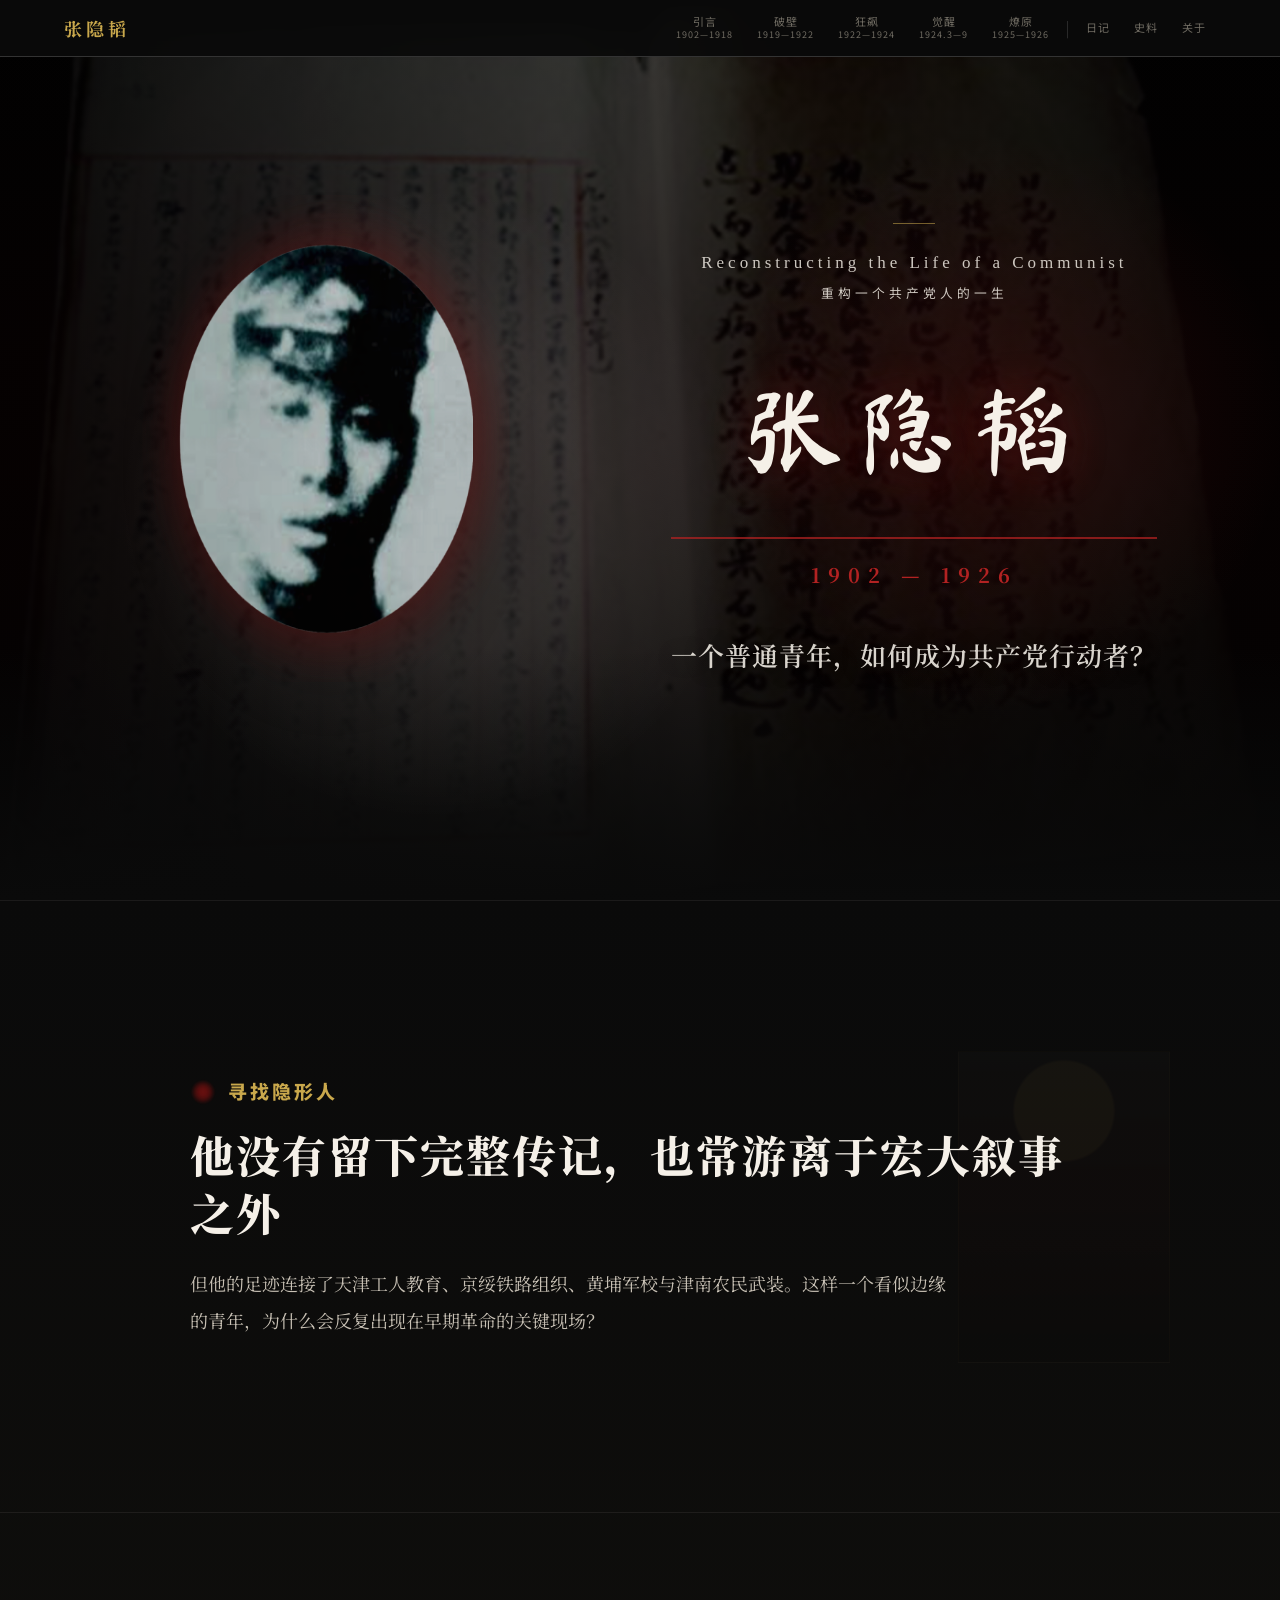
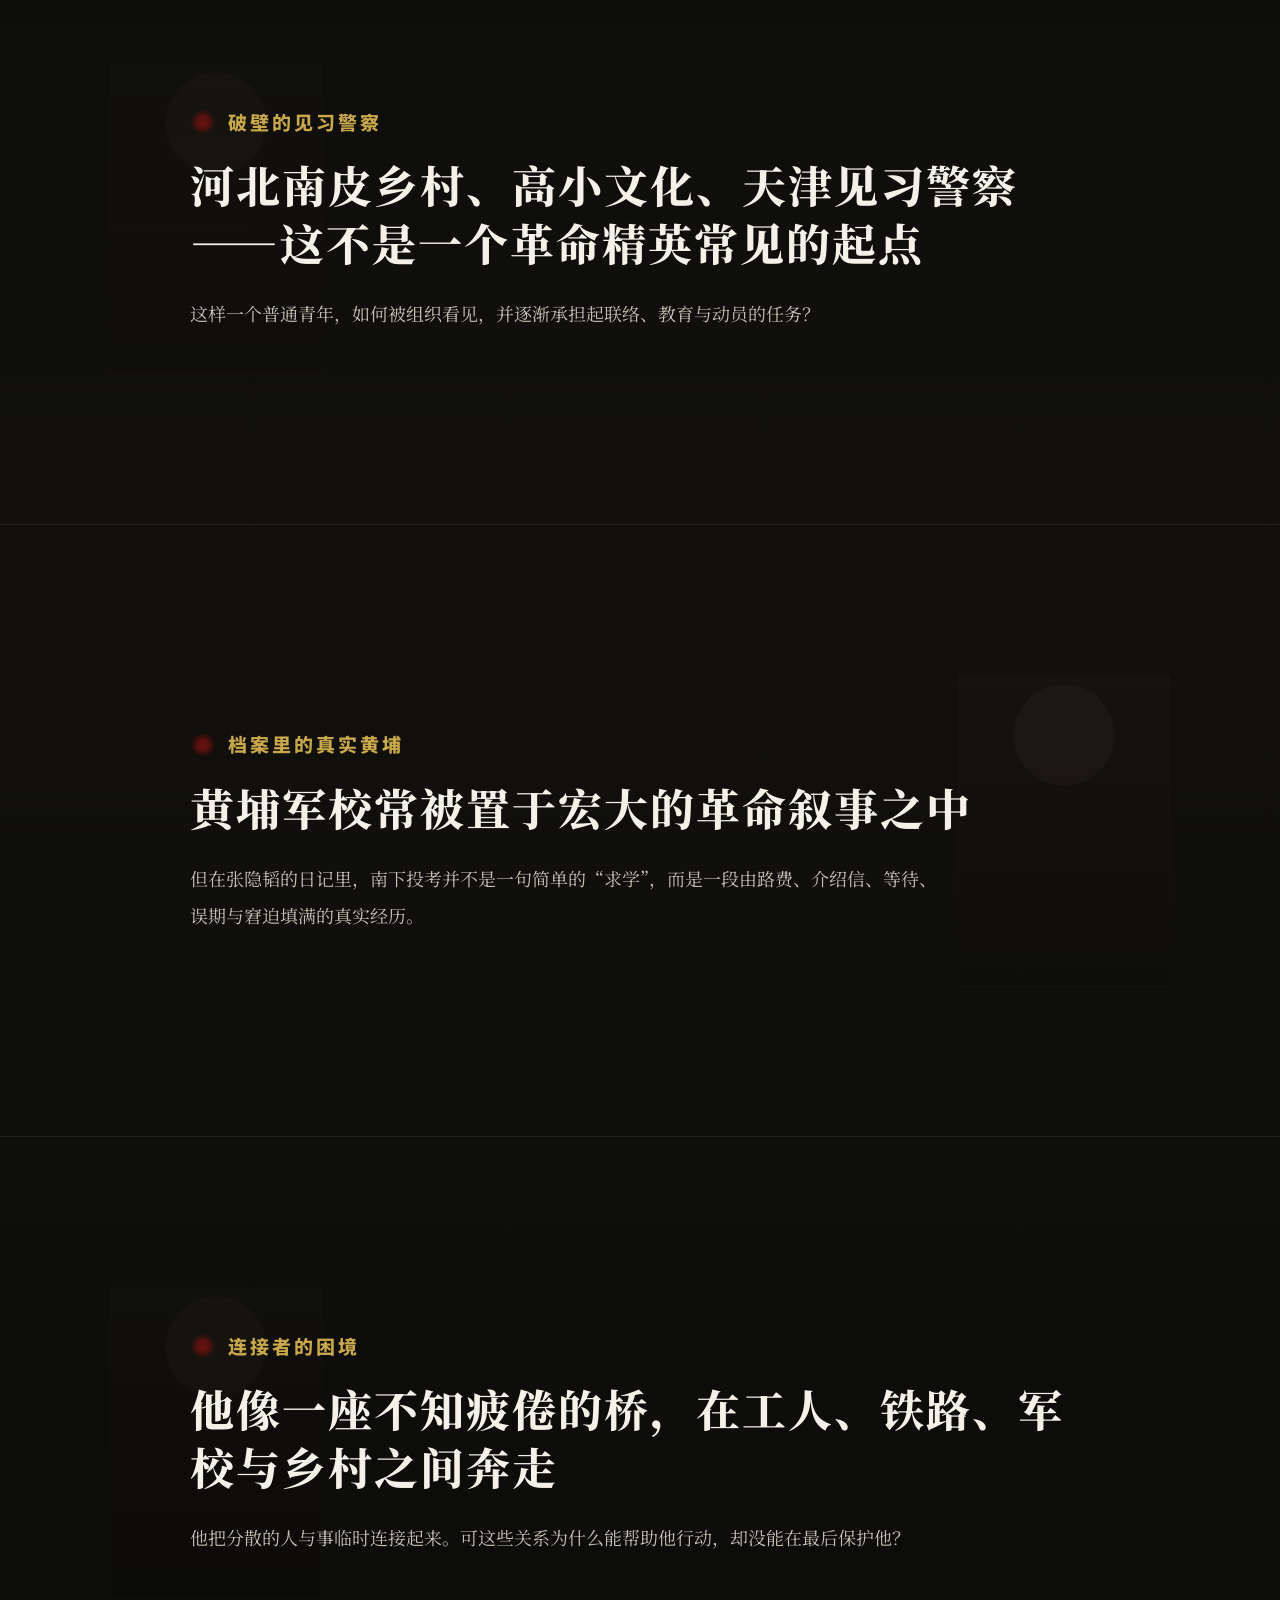
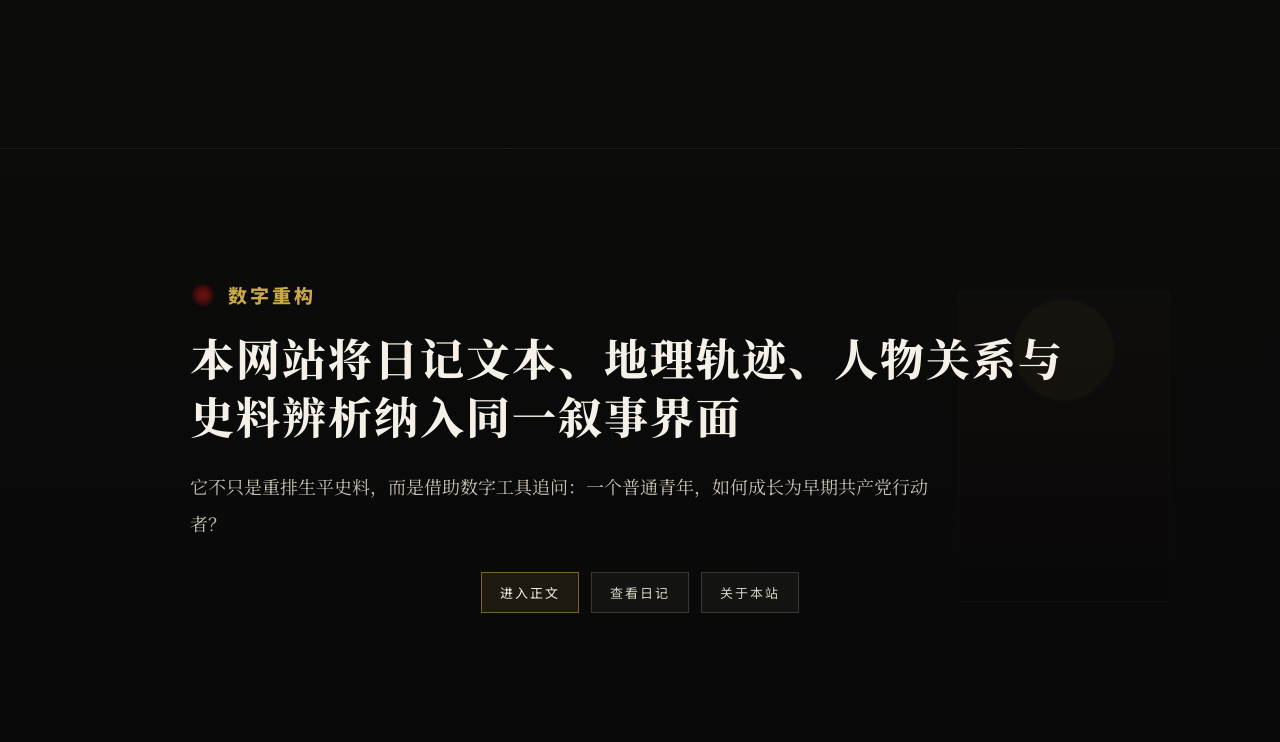
==== commit 120c0667: "Polish site copy and presentation" ====
--- a/index.html
+++ b/index.html
@@ -5,7 +5,7 @@
 <meta name="viewport" content="width=device-width, initial-scale=1.0">
 <title>张隐韬数字历史</title>
 <link rel="preload" href="assets/fonts/MaShanZheng-Subset.ttf" as="font" type="font/ttf" crossorigin>
-<link rel="stylesheet" href="css/style.css?v=20260521d">
+<link rel="stylesheet" href="css/style.css?v=20260521e">
 </head>
 <body class="home-page">
 
--- a/css/style.css
+++ b/css/style.css
@@ -92,7 +92,7 @@
 nav .links { display: flex; gap: 4px; flex-wrap: wrap; align-items: center; }
 nav .links a {
   font-size: 11px; color: var(--text-light); letter-spacing: 1px;
-  padding: 4px 10px; border-radius: 3px; transition: all .3s;
+  padding: 4px 10px; border-radius:0; transition: all .3s;
   font-family: var(--sans); text-align: center; line-height: 1.4;
   opacity: .68;
 }
@@ -131,7 +131,7 @@
     overflow: visible;
     padding: 8px;
     border: 1px solid rgba(245,240,232,.08);
-    border-radius: 6px;
+    border-radius:0;
     background: rgba(10,10,10,.72);
     backdrop-filter: blur(10px);
   }
@@ -142,7 +142,7 @@
     display: block;
     width: 100%;
     padding: 7px 8px;
-    border-radius: 4px;
+    border-radius:0;
     color: var(--text-light);
     font-family: var(--sans);
     text-align: center;
@@ -159,7 +159,7 @@
     background:
       linear-gradient(90deg, rgba(178,34,34,.18), rgba(201,168,76,.095)),
       rgba(201,168,76,.07);
-    box-shadow: inset 3px 0 0 rgba(201,168,76,.72);
+    box-shadow: inset 0 -1px 0 rgba(201,168,76,.55);
   }
   .side-rail-title {
     display: block;
@@ -203,7 +203,7 @@
     min-width: 138px;
     padding: 6px;
     border: 1px solid rgba(201,168,76,.28);
-    border-radius: 6px;
+    border-radius:0;
     background: rgba(10,10,10,.92);
     backdrop-filter: blur(10px);
     box-shadow: 0 12px 28px rgba(0,0,0,.32);
@@ -223,7 +223,7 @@
   .side-rail-submenu a {
     display: block;
     padding: 6px 7px;
-    border-radius: 4px;
+    border-radius:0;
     color: var(--text-light);
     font-family: var(--sans);
     font-size: 11px;
@@ -387,7 +387,7 @@
   object-position: center;
   opacity: .92;
   filter: saturate(.9) contrast(1.02) brightness(.9) drop-shadow(0 22px 34px rgba(0,0,0,.26));
-  border-radius: 0;
+  border-radius:0;
   transform: scaleX(.82) scaleY(1.08);
 }
 .scroll-cue {
@@ -456,7 +456,7 @@
   right: max(24px, calc((100vw - 1060px) / 2));
   width: 210px;
   height: 310px;
-  border-radius: 48% 48% 42% 42%;
+  border-radius:0;
   background:
     radial-gradient(circle at 50% 19%, rgba(201,168,76,.26) 0 18%, transparent 19%),
     linear-gradient(180deg, rgba(245,240,232,.08), rgba(178,34,34,.12) 44%, rgba(0,0,0,.38));
@@ -495,7 +495,7 @@
   width: 26px;
   height: 26px;
   flex: 0 0 26px;
-  border-radius: 50%;
+  border-radius:0;
   background: url('../assets/images/home-section-dot.png') center / contain no-repeat;
   filter: saturate(.82) brightness(.92);
   opacity: .88;
@@ -533,7 +533,7 @@
   min-height: 40px;
   padding: 8px 18px;
   border: 1px solid rgba(201,168,76,.52);
-  border-radius: 4px;
+  border-radius:0;
   background: rgba(201,168,76,.1);
   color: var(--cream);
   font-family: var(--sans);
@@ -645,7 +645,7 @@
 .about-essay a {
   border-bottom: 1px solid rgba(201,168,76,.5);
   padding: 0 2px 1px;
-  border-radius: 2px;
+  border-radius:0;
   letter-spacing: 0;
   transition: color .18s ease, background .18s ease, border-color .18s ease;
 }
@@ -695,7 +695,7 @@
   margin-top: 14px;
   padding: 7px 13px;
   border: 1px solid rgba(201,168,76,.42);
-  border-radius: 4px;
+  border-radius:0;
   background: rgba(201,168,76,.08);
   font-family: var(--sans);
   font-size: 13px;
@@ -706,7 +706,7 @@
   color: var(--gold);
   border-bottom: 1px solid rgba(201,168,76,.55);
   padding: 0 2px 1px;
-  border-radius: 2px;
+  border-radius:0;
   text-decoration: none;
   transition: color .18s ease, background .18s ease, border-color .18s ease;
 }
@@ -762,7 +762,7 @@
 .chapter-node {
   flex: 1; min-width: 180px; padding: 24px 16px;
   text-align: center; cursor: pointer; transition: all .3s;
-  border: 1px solid var(--border); border-radius: 6px;
+  border: 1px solid var(--border); border-radius:0;
   background:
     linear-gradient(180deg, rgba(245,240,232,.025), transparent 38%),
     var(--bg-card);
@@ -808,8 +808,9 @@
     linear-gradient(90deg, rgba(201,168,76,.055), transparent 28%),
     var(--bg-card);
   border: 1px solid var(--border);
-  border-left: 3px solid rgba(201,168,76,.58);
-  border-radius: 6px;
+  border-left: 1px solid rgba(201,168,76,.32);
+  border-top-color: rgba(201,168,76,.46);
+  border-radius:0;
 }
 .project-brief h3 {
   font-size: 16px;
@@ -889,7 +890,7 @@
   background: var(--anchor-soft);
   border-bottom: 1px solid color-mix(in srgb, var(--anchor-accent) 34%, transparent);
   padding: 1px 3px;
-  border-radius: 2px;
+  border-radius:0;
   -webkit-box-decoration-break: clone;
   box-decoration-break: clone;
   transition: background .18s ease, border-color .18s ease, color .18s ease;
@@ -919,13 +920,27 @@
 
 /* MICRO HISTORY NOTES */
 .micro-note {
+  position: relative;
   margin: 28px 0;
   padding: 18px 20px;
   background: #151510;
   border: 1px solid rgba(201,168,76,.38);
-  border-left: 4px solid var(--gold);
-  border-radius: 6px;
+  border-left: 1px solid rgba(201,168,76,.42);
+  border-top-color: rgba(201,168,76,.5);
+  border-radius:0;
   overflow: visible;
+}
+.micro-note:not(.is-collapsible)::after {
+  content: '';
+  position: absolute;
+  top: 9px;
+  right: 12px;
+  width: 18px;
+  height: 1px;
+  background: rgba(201,168,76,.55);
+  transform: rotate(-4deg);
+  opacity: .62;
+  pointer-events: none;
 }
 .micro-note.marginal-note {
   width: 230px;
@@ -933,7 +948,7 @@
   padding: 14px 16px;
   background: #141414;
   border-color: rgba(201,168,76,.28);
-  border-left-width: 3px;
+  border-left-width: 1px;
 }
 .micro-note.context-card {
   width: 240px;
@@ -975,7 +990,7 @@
   padding: 3px 9px;
   background: rgba(201,168,76,.12);
   border: 1px solid rgba(201,168,76,.45);
-  border-radius: 3px;
+  border-radius:0;
   color: var(--gold);
   font-family: var(--sans);
   font-size: 10px;
@@ -1071,7 +1086,7 @@
   width: fit-content;
   padding: 2px 8px;
   border: 1px solid var(--note-border);
-  border-radius: 3px;
+  border-radius:0;
   color: var(--note-accent);
   background: var(--note-accent-soft);
   font-size: 10px;
@@ -1274,7 +1289,7 @@
   padding: 10px 12px;
   background: #151510;
   border: 1px solid var(--gold);
-  border-radius: 4px;
+  border-radius:0;
   color: var(--text);
   font-family: var(--sans);
   font-size: 12px;
@@ -1289,7 +1304,7 @@
   background:
     linear-gradient(90deg, rgba(178,34,34,.08), rgba(178,34,34,.025) 44%, transparent),
     #111;
-  border-left: 3px solid var(--red);
+  border-left: 1px solid rgba(178,34,34,.55);
   border-top: 1px solid rgba(201,168,76,.12);
   border-bottom: 1px solid rgba(201,168,76,.08);
   font-size: 14px; line-height: 2; color: var(--text);
@@ -1306,13 +1321,36 @@
 
 /* COMPONENT CONTAINERS */
 .component-container {
+  position: relative;
   max-width: 860px; margin: 40px auto; padding: 24px;
   background:
     linear-gradient(180deg, rgba(245,240,232,.025), transparent 30%),
     var(--bg-card);
   border: 1px solid var(--border);
   border-top-color: rgba(201,168,76,.38);
-  border-radius: 6px;
+  border-radius:0;
+}
+.component-container::before,
+.component-container::after {
+  content: '';
+  position: absolute;
+  pointer-events: none;
+}
+.component-container::before {
+  left: 12px;
+  bottom: 10px;
+  width: 18px;
+  height: 18px;
+  border-left: 1px solid rgba(201,168,76,.28);
+  border-bottom: 1px solid rgba(201,168,76,.22);
+}
+.component-container::after {
+  top: 11px;
+  right: 14px;
+  width: 38px;
+  height: 1px;
+  background: linear-gradient(90deg, rgba(178,34,34,.56), rgba(201,168,76,.38), transparent);
+  opacity: .7;
 }
 .component-title {
   font-size: 14px; color: var(--gold); letter-spacing: 2px;
@@ -1320,7 +1358,7 @@
 }
 .component-title::before {
   content: ''; display: inline-block; width: 8px; height: 8px;
-  background: var(--red); border-radius: 50%; margin-right: 8px;
+  background: var(--red); border-radius:0; margin-right: 8px;
   vertical-align: middle;
 }
 .component-note {
@@ -1338,14 +1376,14 @@
   padding: 16px;
   background: var(--bg-card);
   border: 1px solid var(--border);
-  border-radius: 8px;
+  border-radius:0;
   overflow: hidden;
 }
 .archive-figure img {
   display: block;
   width: 100%;
   height: auto;
-  border-radius: 4px;
+  border-radius:0;
 }
 .archive-figure.diary-facsimile img {
   width: calc(100% + 8px);
@@ -1370,7 +1408,7 @@
   width: 100%;
   height: 400px;
   min-height: 400px;
-  border-radius: 6px;
+  border-radius:0;
   z-index: 1;
   background: #151510;
   overflow: hidden;
@@ -1396,7 +1434,7 @@
   position: relative;
   width: 22px;
   height: 22px;
-  border-radius: 999px;
+  border-radius:0;
   border: 2px solid rgba(245,240,232,.94);
   background: var(--red);
   box-shadow:
@@ -1414,7 +1452,7 @@
 .origin-map-label {
   margin-top: -4px;
   padding: 8px 11px 9px;
-  border-radius: 5px;
+  border-radius:0;
   border: 1px solid rgba(245,240,232,.18);
   background: rgba(10,10,10,.92);
   color: #fffaf2;
@@ -1441,7 +1479,7 @@
   position: relative;
   width: 20px;
   height: 20px;
-  border-radius: 999px;
+  border-radius:0;
   border: 2px solid rgba(255,250,242,.98);
   background: var(--red);
   box-shadow:
@@ -1458,7 +1496,7 @@
 }
 .route-map-label {
   padding: 7px 10px 8px;
-  border-radius: 5px;
+  border-radius:0;
   border: 1px solid rgba(178,34,34,.68);
   background: rgba(10,10,10,.94);
   color: #fffdf8;
@@ -1482,7 +1520,7 @@
 /* NETWORK */
 #network-graph {
   height: 580px;
-  border-radius: 6px;
+  border-radius:0;
   background: #0d0d0d;
   border: 1px solid rgba(201,168,76,.16);
   transition: border-color .18s ease, box-shadow .18s ease;
@@ -1503,7 +1541,7 @@
   color: var(--cream) !important;
   background: rgba(18,17,15,.96) !important;
   border: 1px solid rgba(201,168,76,.58) !important;
-  border-radius: 6px !important;
+  border-radius:0;
   box-shadow: 0 12px 28px rgba(0,0,0,.45) !important;
   z-index: 1000 !important;
   pointer-events: none !important;
@@ -1513,11 +1551,11 @@
 .chat-container {
   max-width: 500px; margin: 0 auto;
   padding: 20px; background: #12100b; border: 1px solid #403624;
-  border-radius: 4px; box-shadow: inset 0 0 0 1px rgba(201,168,76,.08);
+  border-radius:0; box-shadow: inset 0 0 0 1px rgba(201,168,76,.08);
 }
 .chat-bubble {
   margin-bottom: 14px; max-width: 100%; padding: 16px 18px;
-  border-radius: 2px; font-size: 14px; line-height: 2;
+  border-radius:0; font-size: 14px; line-height: 2;
   position: relative;
   color: #2c2116;
   background:
@@ -1569,8 +1607,9 @@
   max-width: 680px;
   margin: 18px auto 24px;
   border: 1px solid rgba(245,240,232,.12);
-  border-left: 3px solid rgba(201,168,76,.55);
-  border-radius: 6px;
+  border-left: 1px solid rgba(201,168,76,.32);
+  border-top-color: rgba(201,168,76,.38);
+  border-radius:0;
   background: rgba(16,16,16,.84);
   overflow: hidden;
 }
@@ -1602,7 +1641,7 @@
   width: fit-content;
   padding: 2px 8px;
   border: 1px solid rgba(201,168,76,.34);
-  border-radius: 3px;
+  border-radius:0;
   color: var(--gold);
   background: rgba(201,168,76,.1);
   font-size: 10px;
@@ -1640,8 +1679,9 @@
   margin-bottom: 26px;
   padding: 18px 20px;
   border: 1px solid rgba(201,168,76,.28);
-  border-left: 3px solid var(--gold);
-  border-radius: 6px;
+  border-left: 1px solid rgba(201,168,76,.42);
+  border-top-color: rgba(201,168,76,.46);
+  border-radius:0;
   background:
     linear-gradient(180deg, rgba(201,168,76,.07), transparent 70%),
     rgba(18,17,15,.96);
@@ -1672,7 +1712,7 @@
   padding: 22px 22px 4px;
   border: 1px solid rgba(245,240,232,.1);
   border-top-color: rgba(201,168,76,.35);
-  border-radius: 6px;
+  border-radius:0;
   background: rgba(13,13,13,.72);
 }
 .event-stage-label {
@@ -1680,7 +1720,7 @@
   margin-bottom: 8px;
   padding: 2px 8px;
   border: 1px solid rgba(201,168,76,.32);
-  border-radius: 3px;
+  border-radius:0;
   color: var(--gold);
   background: rgba(201,168,76,.08);
   font-family: var(--sans);
@@ -1698,7 +1738,7 @@
   position: relative; margin-bottom: 32px; padding-left: 20px;
 }
 .event-item.highlight {
-  border-left: 2px solid var(--red); padding-left: 18px; margin-left: -1px;
+  border-left: 1px solid rgba(178,34,34,.62); padding-left: 18px; margin-left: 0;
 }
 .event-item.secondary {
   margin-bottom: 20px;
@@ -1775,8 +1815,9 @@
 .event-why {
   padding: 18px 20px;
   border: 1px solid rgba(178,34,34,.28);
-  border-left: 3px solid var(--red);
-  border-radius: 6px;
+  border-left: 1px solid rgba(178,34,34,.5);
+  border-top-color: rgba(178,34,34,.28);
+  border-radius:0;
   background: rgba(178,34,34,.06);
 }
 .event-why h3 {
@@ -1810,13 +1851,13 @@
 .keyword-presets {
   display: flex; flex-wrap: wrap; align-items: center; gap: 10px 12px;
   margin: 0 0 18px; padding: 14px;
-  background: #0d0d0d; border: 1px solid var(--border); border-radius: 6px;
+  background: #0d0d0d; border: 1px solid var(--border); border-radius:0;
 }
 .keyword-presets:empty {
   display: none;
 }
 .keyword-chip {
-  padding: 7px 10px; border: 1px solid rgba(201,166,74,.18); border-radius: 4px;
+  padding: 7px 10px; border: 1px solid rgba(201,166,74,.18); border-radius:0;
   background: rgba(255,255,255,.025); color: var(--text-light); cursor: pointer;
   font-family: var(--sans); transition: all .2s;
   font-size: 14px;
@@ -1829,7 +1870,7 @@
 }
 .search-box input {
   width: 100%; padding: 8px 38px 8px 12px; border: 1px solid var(--border);
-  background: #0d0d0d; color: var(--text); border-radius: 4px;
+  background: #0d0d0d; color: var(--text); border-radius:0;
   font-family: var(--sans); font-size: 14px;
 }
 .search-box input::placeholder { color: var(--text-light); }
@@ -1845,7 +1886,7 @@
   height: 22px;
   padding: 0;
   border: 1px solid rgba(201,166,74,.28);
-  border-radius: 50%;
+  border-radius:0;
   background: rgba(255,255,255,.04);
   color: var(--text-light);
   font-size: 16px;
@@ -1864,7 +1905,7 @@
 }
 .search-box button {
   padding: 8px 16px; background: var(--dark-red); color: var(--cream);
-  border: none; border-radius: 4px; cursor: pointer;
+  border: none; border-radius:0; cursor: pointer;
   font-family: var(--sans); font-size: 13px; letter-spacing: 1px;
   transition: background .3s;
 }
@@ -1874,7 +1915,8 @@
   max-width: 860px;
   margin: 18px auto 30px;
   padding: 12px 16px;
-  border-left: 3px solid rgba(201, 166, 74, .65);
+  border-left: 1px solid rgba(201, 166, 74, .45);
+  border-top: 1px solid rgba(201, 166, 74, .18);
   background: rgba(201, 166, 74, .08);
   color: var(--text-light);
   font-size: 14px;
@@ -1926,7 +1968,7 @@
 .diary-volume-fold {
   margin-bottom: 16px;
   border: 1px solid rgba(201,166,74,.28);
-  border-radius: 8px;
+  border-radius:0;
   background: rgba(255,255,255,.025);
 }
 
@@ -1992,7 +2034,7 @@
 .diary-month-fold {
   margin-top: 12px;
   border: 1px solid var(--border);
-  border-radius: 8px;
+  border-radius:0;
   background: rgba(0,0,0,.18);
 }
 
@@ -2011,7 +2053,7 @@
 .diary-day-fold {
   margin-top: 10px;
   border: 1px solid rgba(255,255,255,.08);
-  border-radius: 8px;
+  border-radius:0;
   background: rgba(255,255,255,.02);
 }
 
@@ -2034,7 +2076,7 @@
 .diary-day-hint {
   display: inline-block;
   border: 1px solid rgba(201, 166, 74, .24);
-  border-radius: 999px;
+  border-radius:0;
   padding: 1px 8px;
   background: rgba(201, 166, 74, .06);
   color: var(--text-light);
@@ -2055,7 +2097,7 @@
 
 .diary-return-button {
   border: 1px solid rgba(201, 166, 74, .28);
-  border-radius: 999px;
+  border-radius:0;
   padding: 5px 11px;
   background: rgba(201, 166, 74, .06);
   color: var(--text-light);
@@ -2083,7 +2125,7 @@
   bottom: 26px;
   z-index: 40;
   border: 1px solid rgba(201, 166, 74, .42);
-  border-radius: 999px;
+  border-radius:0;
   padding: 10px 14px;
   background: rgba(10, 10, 10, .88);
   color: var(--cream);
@@ -2122,7 +2164,7 @@
   padding: 14px 16px;
   background: rgba(255, 255, 255, .035);
   border: 1px solid var(--border);
-  border-radius: 8px;
+  border-radius:0;
 }
 
 .diary-entry-date {
@@ -2162,7 +2204,7 @@
   padding: 22px;
   background: rgba(178, 34, 34, .06);
   border: 1px solid rgba(178, 34, 34, .2);
-  border-radius: 8px;
+  border-radius:0;
   color: var(--cream);
   font-size: 14px;
   line-height: 2;
@@ -2174,7 +2216,7 @@
   width: 100%;
   text-align: left;
   padding: 12px; margin-bottom: 8px; background: #0d0d0d;
-  border: 1px solid var(--border); border-radius: 4px;
+  border: 1px solid var(--border); border-radius:0;
   cursor: pointer;
   font-family: inherit;
 }
@@ -2189,7 +2231,7 @@
   background: rgba(201,166,74,.28);
   color: #fffaf0;
   padding: 1px 4px;
-  border-radius: 3px;
+  border-radius:0;
   box-shadow: inset 0 -1px 0 rgba(201,166,74,.85);
 }
 .diary-entry-focus {
@@ -2204,7 +2246,7 @@
 }
 .chapter-nav a {
   font-size: 14px; color: var(--text-light); letter-spacing: 2px;
-  padding: 8px 16px; border: 1px solid var(--border); border-radius: 4px;
+  padding: 8px 16px; border: 1px solid var(--border); border-radius:0;
   transition: all .3s; font-family: var(--sans);
 }
 .chapter-nav-label {
@@ -2276,8 +2318,9 @@
 .thought-analysis { margin: 40px 0; }
 .thought-item {
   margin-bottom: 20px; padding: 16px 20px;
-  background: var(--bg-card); border-left: 3px solid var(--gold);
-  border-radius: 0 6px 6px 0;
+  background: var(--bg-card); border-left: 1px solid rgba(201,168,76,.42);
+  border-top: 1px solid rgba(201,168,76,.22);
+  border-radius:0;
 }
 .thought-item .thought-label {
   font-size: 13px; color: var(--gold); font-weight: 600;
@@ -2506,5 +2549,5 @@
 .footnotes li::marker { color: var(--gold); }
 .src-warn { font-size: 0.75em; vertical-align: super; color: var(--red); cursor: help; margin: 0 2px; font-family: var(--sans); font-weight: 600; position: relative; }
 .src-warn { font-size: 0.75em; vertical-align: super; color: var(--red); cursor: help; margin: 0 2px; font-family: var(--sans); font-weight: 600; position: relative; }
-.src-warn:hover::after, .src-warn:focus::after { content: attr(data-tip); position: absolute; bottom: calc(100% + 6px); left: 50%; transform: translateX(-50%); background: #1a1a1a; color: var(--cream); font-size: 12px; font-weight: 400; line-height: 1.6; padding: 8px 12px; border-radius: 4px; border: 1px solid var(--red); white-space: normal; width: max-content; max-width: 280px; z-index: 100; pointer-events: none; box-shadow: 0 4px 12px rgba(0,0,0,.6); }
-.src-warn.show-tip::after { content: attr(data-tip); position: absolute; bottom: calc(100% + 6px); left: 50%; transform: translateX(-50%); background: #1a1a1a; color: var(--cream); font-size: 12px; font-weight: 400; line-height: 1.6; padding: 8px 12px; border-radius: 4px; border: 1px solid var(--red); white-space: normal; width: max-content; max-width: 280px; z-index: 100; box-shadow: 0 4px 12px rgba(0,0,0,.6); }
+.src-warn:hover::after, .src-warn:focus::after { content: attr(data-tip); position: absolute; bottom: calc(100% + 6px); left: 50%; transform: translateX(-50%); background: #1a1a1a; color: var(--cream); font-size: 12px; font-weight: 400; line-height: 1.6; padding: 8px 12px; border-radius:0; border: 1px solid var(--red); white-space: normal; width: max-content; max-width: 280px; z-index: 100; pointer-events: none; box-shadow: 0 4px 12px rgba(0,0,0,.6); }
+.src-warn.show-tip::after { content: attr(data-tip); position: absolute; bottom: calc(100% + 6px); left: 50%; transform: translateX(-50%); background: #1a1a1a; color: var(--cream); font-size: 12px; font-weight: 400; line-height: 1.6; padding: 8px 12px; border-radius:0; border: 1px solid var(--red); white-space: normal; width: max-content; max-width: 280px; z-index: 100; box-shadow: 0 4px 12px rgba(0,0,0,.6); }
